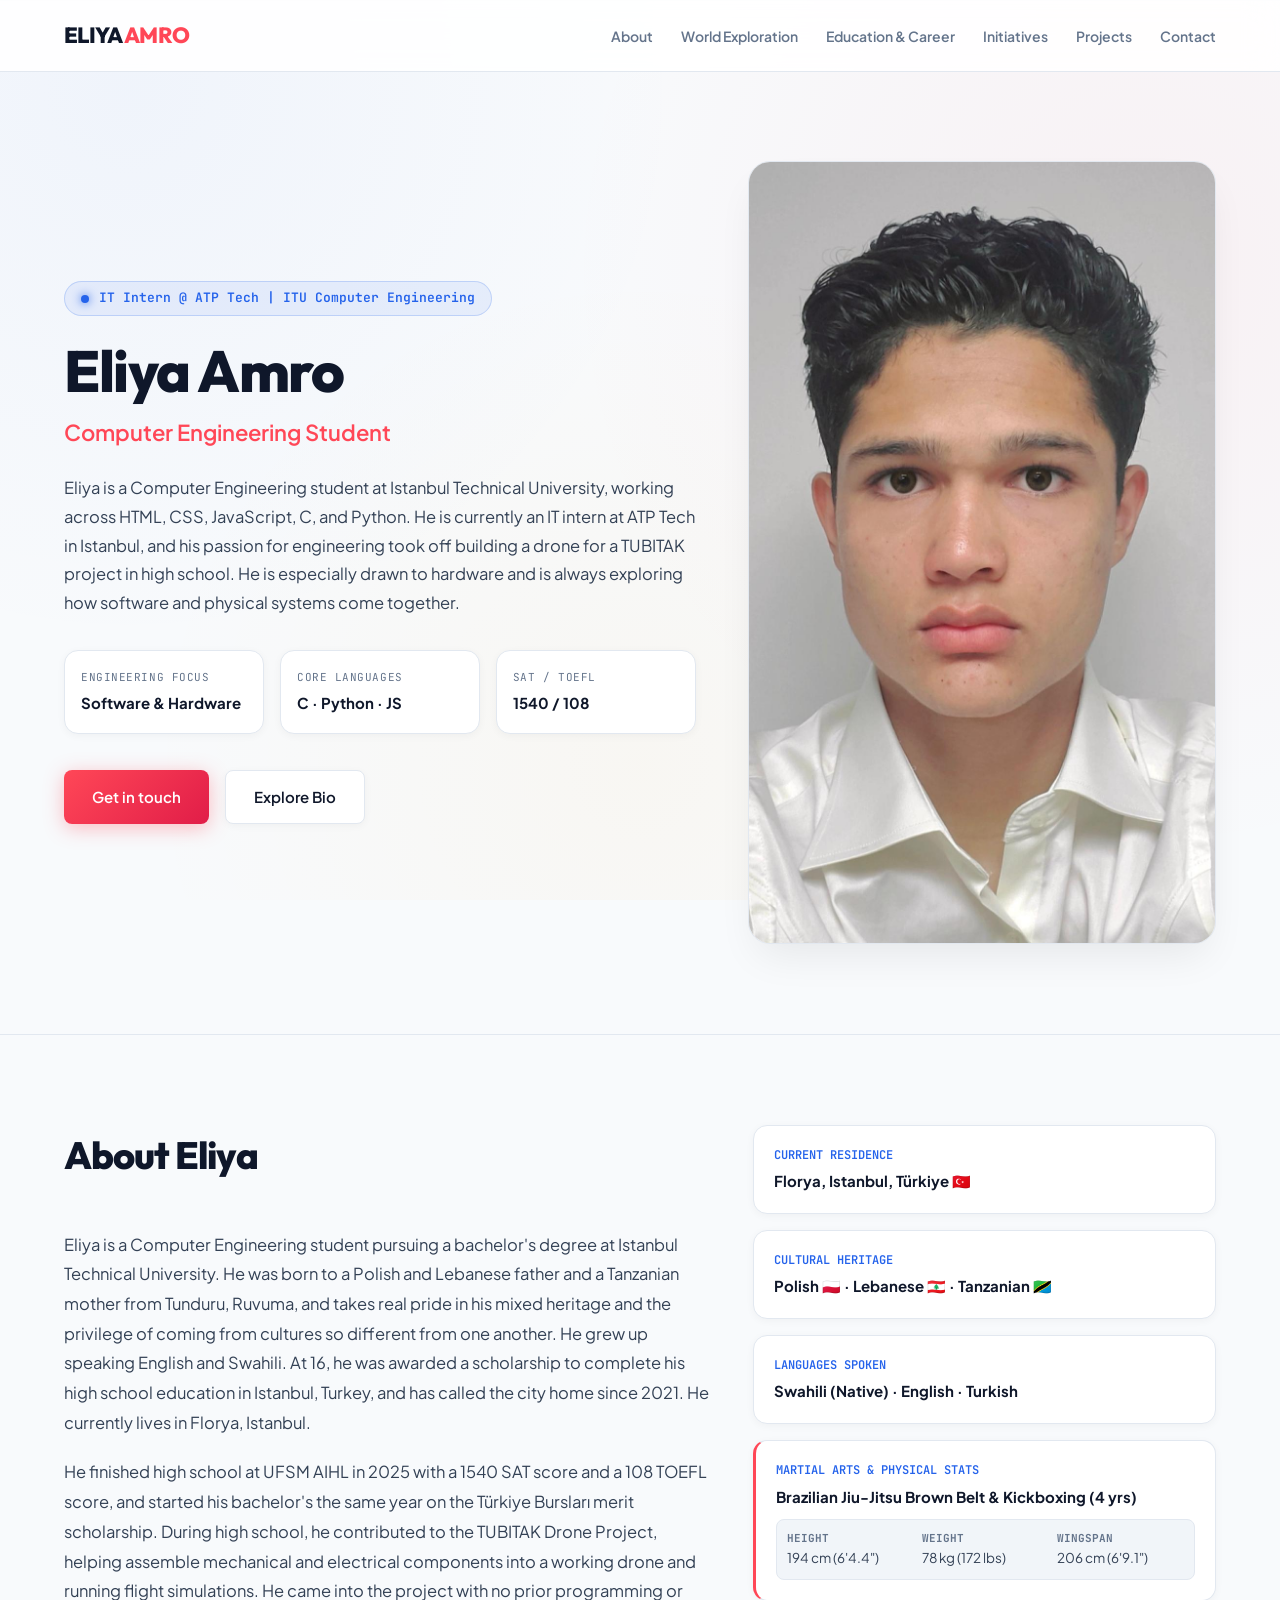
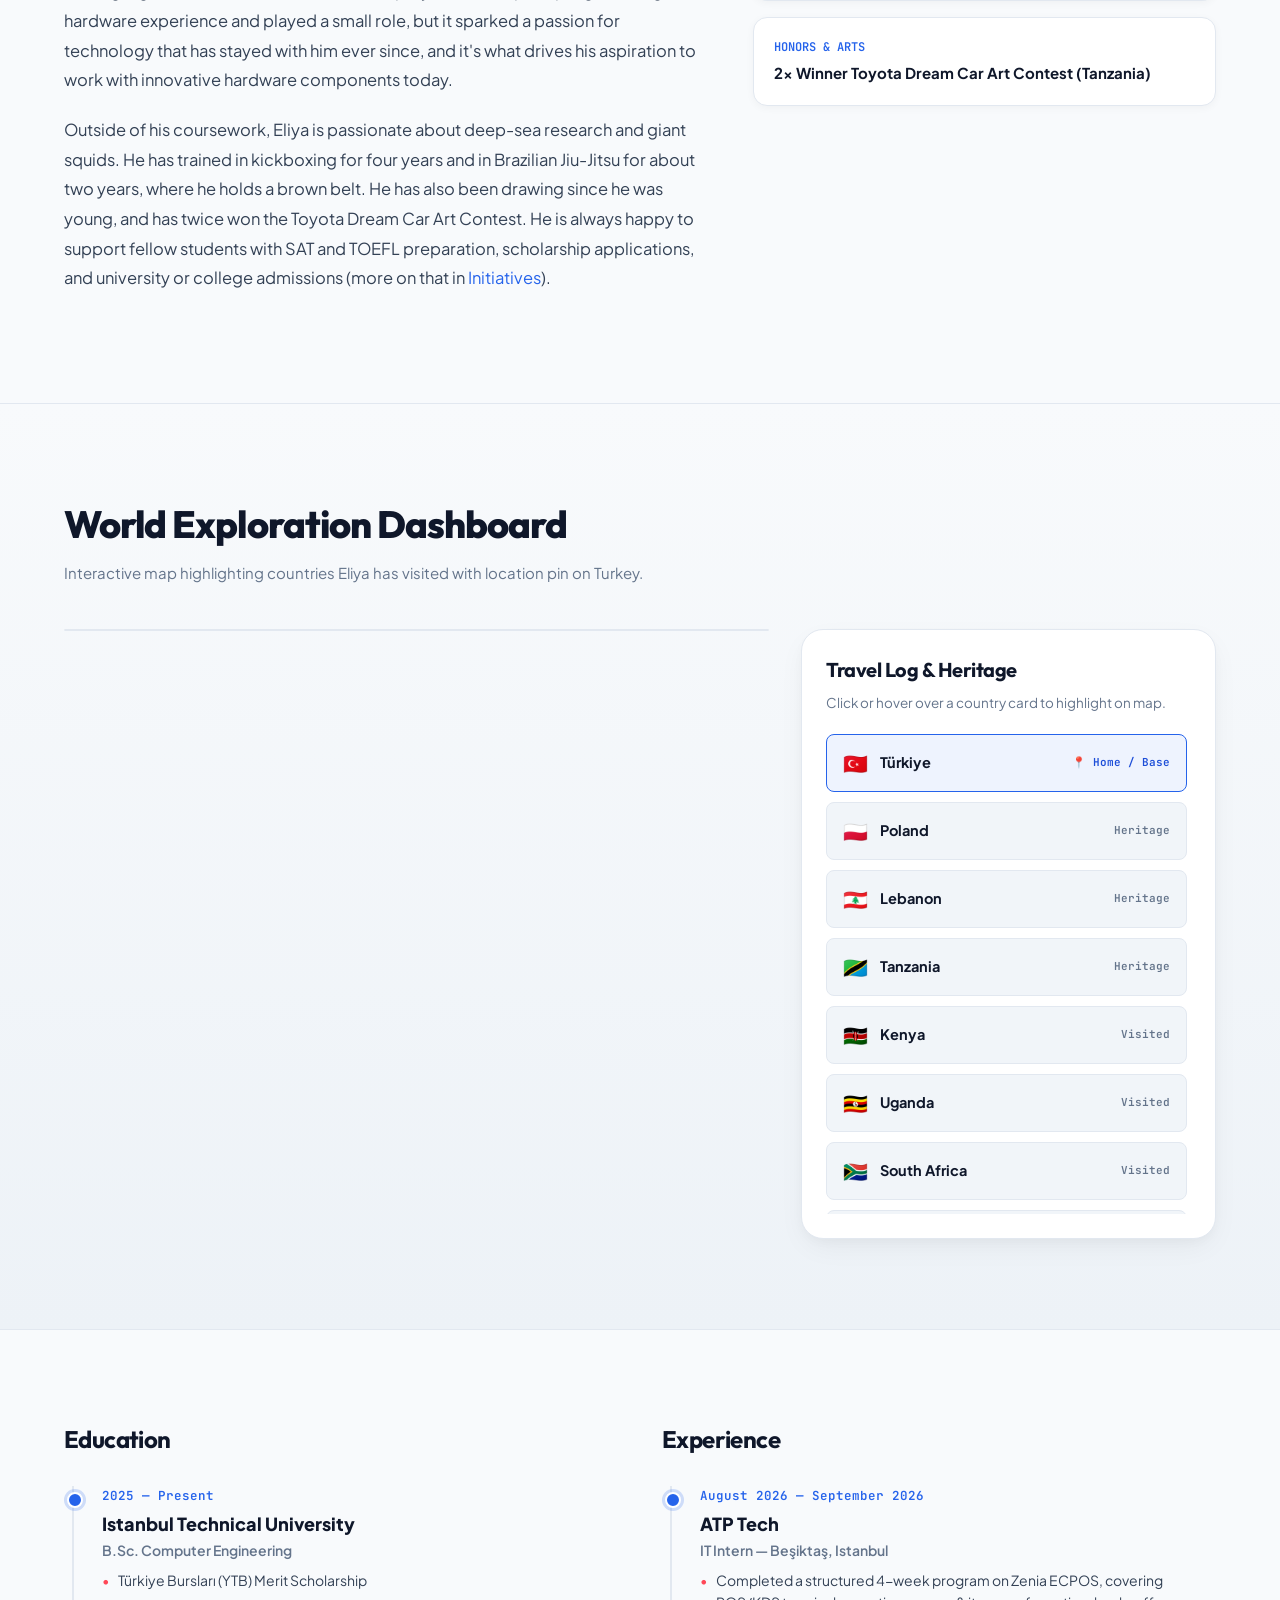
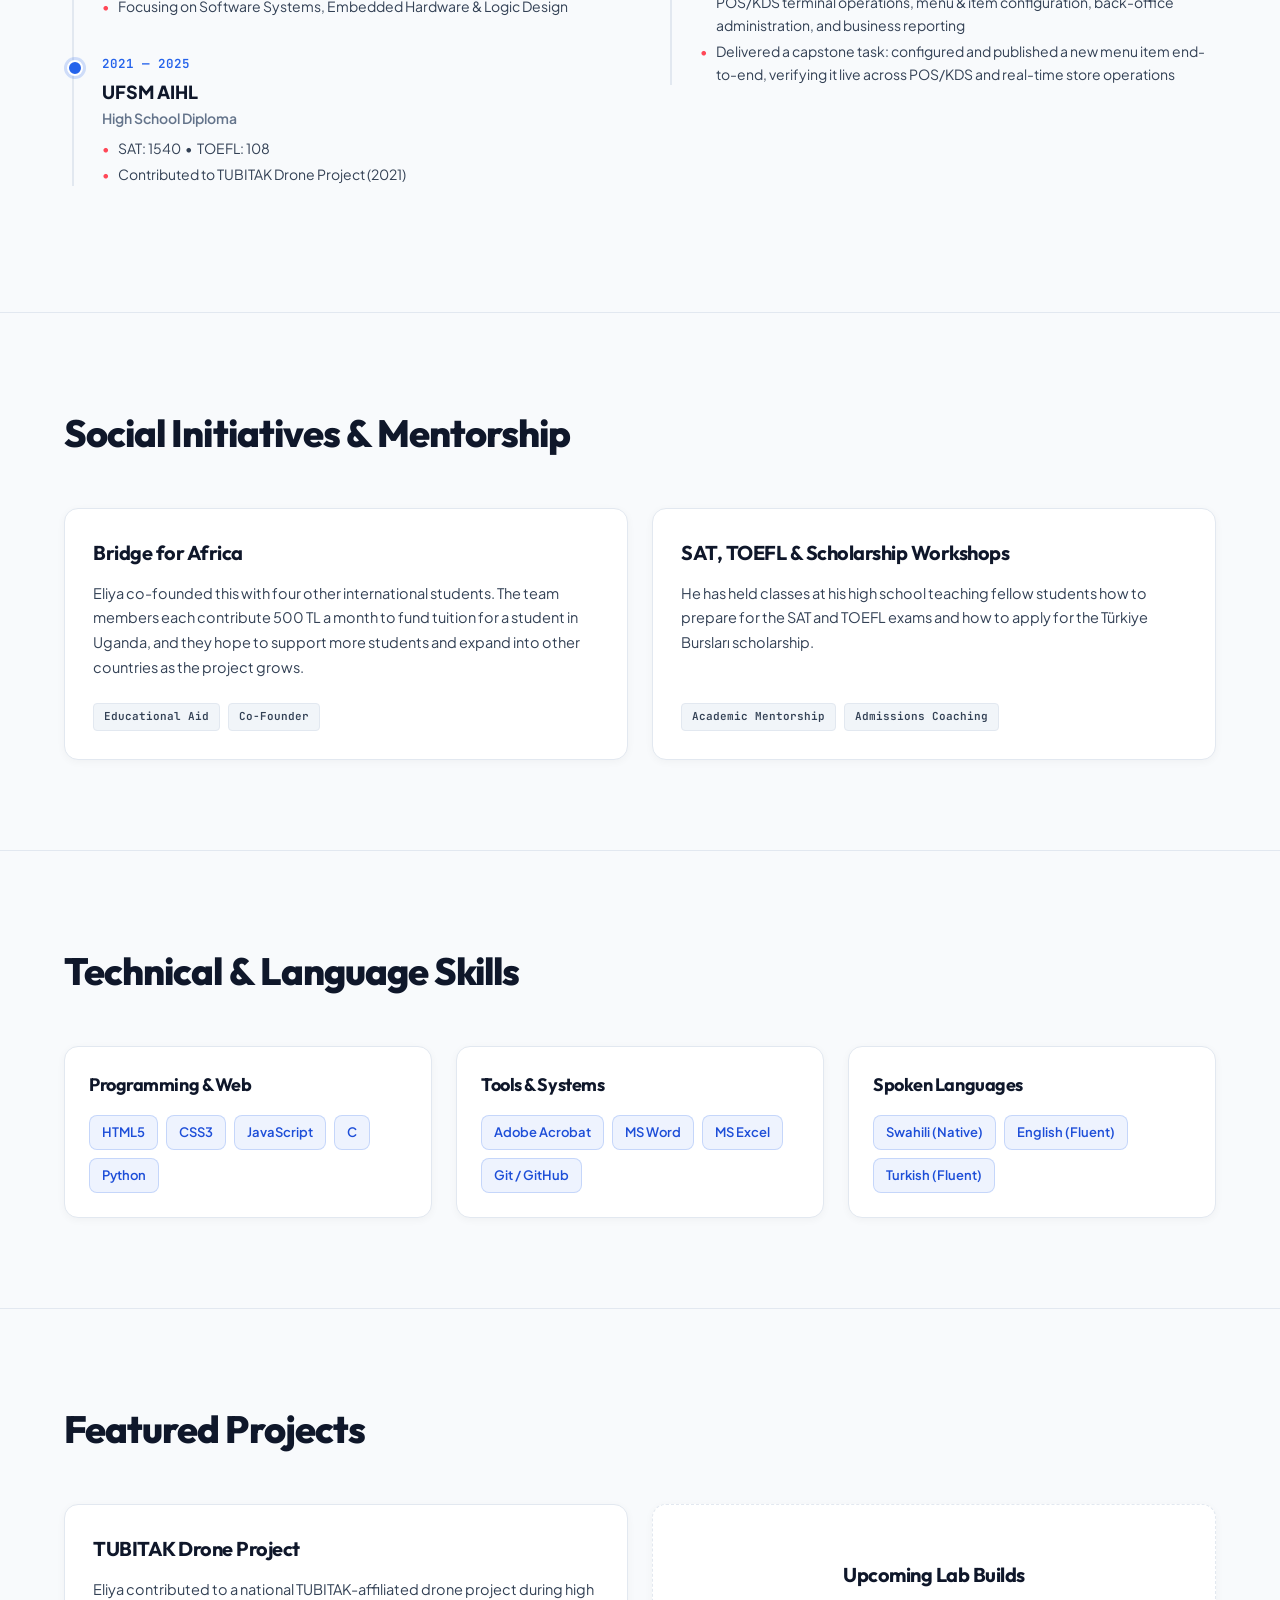
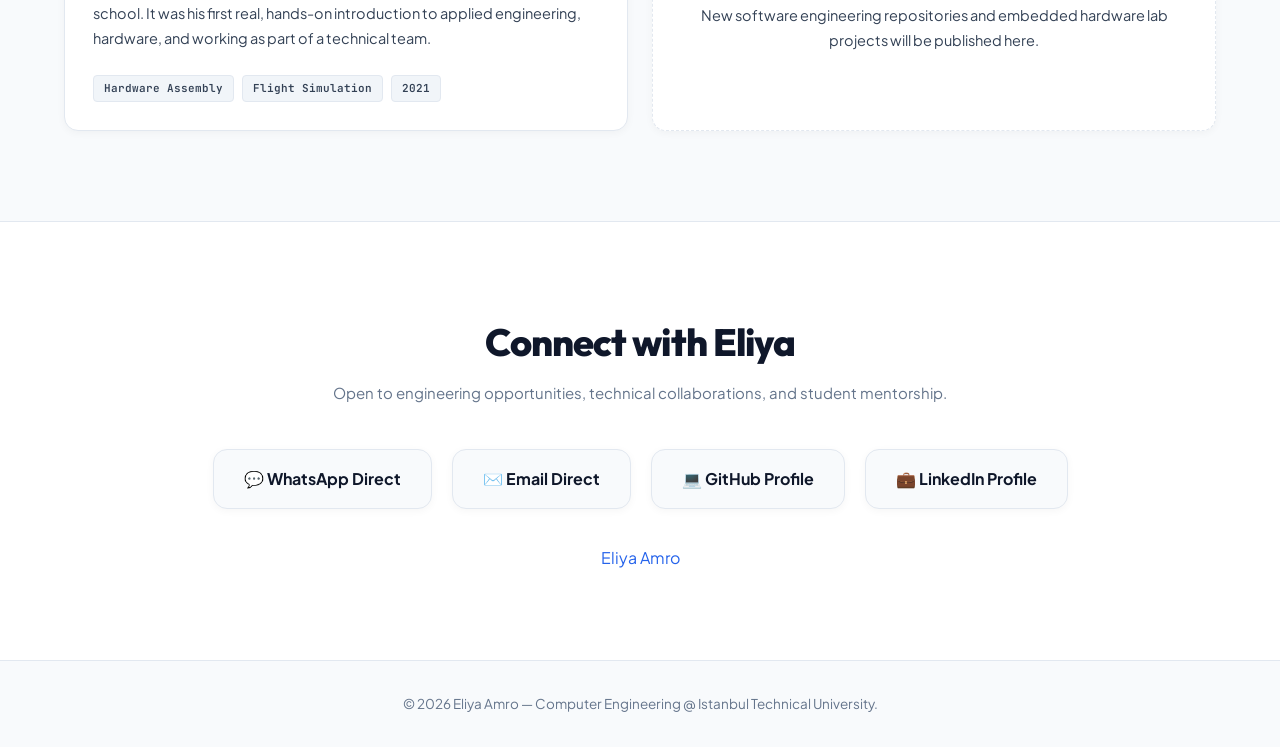
==== index.html @ 2412ba58 "Update ATP Tech internship dates and description Co-Authored-By: Claude Sonnet 5 <noreply@anthropic." ====
<!DOCTYPE html>
<html lang="en">
<head>
<meta charset="UTF-8">
<meta name="viewport" content="width=device-width, initial-scale=1.0">
<title>Eliya Amro | Computer Engineering Student</title>
<meta name="description" content="Official portfolio of Eliya Amro, Computer Engineering student at Istanbul Technical University. Projects, background, technical skills, and interactive world map.">
<meta name="author" content="Eliya Amro">
<link rel="canonical" href="https://eliyaamro.com/">
<meta property="og:title" content="Eliya Amro | Computer Engineering Student">
<meta property="og:description" content="Official portfolio of Eliya Amro, Computer Engineering student at Istanbul Technical University.">
<meta property="og:type" content="website">
<meta property="og:url" content="https://eliyaamro.com/">

<!-- Google Fonts -->
<link rel="preconnect" href="https://fonts.googleapis.com">
<link rel="preconnect" href="https://fonts.gstatic.com" crossorigin>
<link href="https://fonts.googleapis.com/css2?family=Outfit:wght@400;500;600;700;800&family=Plus+Jakarta+Sans:wght@400;500;600;700&family=JetBrains+Mono:wght@400;500;600&display=swap" rel="stylesheet">

<style>
  :root {
    --bg-page: #F8FAFC;
    --bg-card: #FFFFFF;
    --bg-card-alt: #F1F5F9;
    --border-color: #E2E8F0;
    --border-hover: #CBD5E1;
    --primary-blue: #2563EB;
    --primary-blue-dark: #1D4ED8;
    --accent-coral: #FF4757;
    --accent-coral-hover: #FF6B81;
    --accent-gold: #F59E0B;
    --accent-emerald: #10B981;
    --text-dark: #0F172A;
    --text-main: #334155;
    --text-muted: #64748B;
    --text-light: #94A3B8;
    --radius-sm: 8px;
    --radius-md: 14px;
    --radius-lg: 22px;
    --shadow-sm: 0 2px 8px rgba(0, 0, 0, 0.04);
    --shadow-md: 0 10px 30px -5px rgba(0, 0, 0, 0.06), 0 4px 12px -2px rgba(0, 0, 0, 0.03);
    --shadow-lg: 0 20px 40px -10px rgba(0, 0, 0, 0.08);
  }

  * {
    margin: 0;
    padding: 0;
    box-sizing: border-box;
  }

  html {
    scroll-behavior: smooth;
    font-size: 16px;
  }

  body {
    background-color: var(--bg-page);
    background-image: 
      radial-gradient(circle at 10% 10%, rgba(37, 99, 235, 0.04) 0%, transparent 40%),
      radial-gradient(circle at 90% 30%, rgba(255, 71, 87, 0.05) 0%, transparent 45%),
      radial-gradient(circle at 50% 85%, rgba(245, 158, 11, 0.04) 0%, transparent 50%);
    background-attachment: fixed;
    color: var(--text-main);
    font-family: 'Plus Jakarta Sans', sans-serif;
    line-height: 1.6;
    -webkit-font-smoothing: antialiased;
    overflow-x: hidden;
  }

  h1, h2, h3, h4 {
    font-family: 'Outfit', sans-serif;
    color: var(--text-dark);
    letter-spacing: -0.025em;
  }

  a {
    color: var(--primary-blue);
    text-decoration: none;
    transition: all 0.2s ease;
  }
  a:hover {
    color: var(--primary-blue-dark);
  }

  .container {
    max-width: 1200px;
    margin: 0 auto;
    padding: 0 24px;
  }

  /* Fixed Header */
  header.nav-header {
    position: fixed;
    top: 0;
    left: 0;
    right: 0;
    z-index: 100;
    background: rgba(255, 255, 255, 0.88);
    backdrop-filter: blur(16px);
    -webkit-backdrop-filter: blur(16px);
    border-bottom: 1px solid var(--border-color);
    padding: 18px 0;
    transition: all 0.3s ease;
  }

  .nav-flex {
    display: flex;
    justify-content: space-between;
    align-items: center;
  }

  .brand-logo {
    font-family: 'Outfit', sans-serif;
    font-size: 22px;
    font-weight: 800;
    color: var(--text-dark);
    letter-spacing: -0.03em;
  }

  .brand-logo span {
    color: var(--accent-coral);
  }

  .nav-links {
    display: flex;
    gap: 28px;
    list-style: none;
  }

  .nav-links a {
    font-size: 14px;
    font-weight: 600;
    color: var(--text-muted);
  }

  .nav-links a:hover {
    color: var(--primary-blue);
  }

  /* Hero Section */
  section.hero {
    padding: 160px 0 90px 0;
  }

  .hero-grid {
    display: grid;
    grid-template-columns: 1.35fr 1fr;
    gap: 52px;
    align-items: center;
  }

  .status-badge {
    display: inline-flex;
    align-items: center;
    gap: 10px;
    background: rgba(37, 99, 235, 0.08);
    border: 1px solid rgba(37, 99, 235, 0.2);
    padding: 6px 16px;
    border-radius: 99px;
    font-size: 13px;
    font-family: 'JetBrains Mono', monospace;
    font-weight: 600;
    color: var(--primary-blue);
    margin-bottom: 24px;
  }

  .status-beacon {
    width: 8px;
    height: 8px;
    background-color: var(--primary-blue);
    border-radius: 50%;
    box-shadow: 0 0 10px var(--primary-blue);
    animation: pulseGlow 2s infinite;
  }

  @keyframes pulseGlow {
    0% { transform: scale(0.95); box-shadow: 0 0 0 0 rgba(37, 99, 235, 0.6); }
    70% { transform: scale(1.15); box-shadow: 0 0 0 10px rgba(37, 99, 235, 0); }
    100% { transform: scale(0.95); box-shadow: 0 0 0 0 rgba(37, 99, 235, 0); }
  }

  .hero h1.name {
    font-size: 58px;
    font-weight: 800;
    line-height: 1.08;
    margin-bottom: 12px;
    color: var(--text-dark);
  }

  .hero .role-title {
    font-size: 22px;
    font-weight: 600;
    color: var(--accent-coral);
    margin-bottom: 24px;
  }

  .hero p.bio-lede {
    font-size: 16.5px;
    color: var(--text-main);
    line-height: 1.75;
    margin-bottom: 32px;
  }

  .hero-stats {
    display: grid;
    grid-template-columns: repeat(3, 1fr);
    gap: 16px;
    margin-bottom: 36px;
  }

  .stat-card {
    background: var(--bg-card);
    border: 1px solid var(--border-color);
    padding: 18px 16px;
    border-radius: var(--radius-md);
    box-shadow: var(--shadow-sm);
    transition: transform 0.2s ease, box-shadow 0.2s ease;
  }

  .stat-card:hover {
    transform: translateY(-2px);
    box-shadow: var(--shadow-md);
  }

  .stat-label {
    font-size: 11px;
    font-family: 'JetBrains Mono', monospace;
    color: var(--text-muted);
    text-transform: uppercase;
    letter-spacing: 0.05em;
    margin-bottom: 4px;
  }

  .stat-value {
    font-size: 15px;
    font-weight: 700;
    color: var(--text-dark);
  }

  .hero-actions {
    display: flex;
    gap: 16px;
  }

  .btn {
    display: inline-flex;
    align-items: center;
    justify-content: center;
    padding: 14px 28px;
    border-radius: var(--radius-sm);
    font-weight: 600;
    font-size: 15px;
    cursor: pointer;
    transition: all 0.2s ease;
  }

  .btn-primary {
    background: linear-gradient(135deg, var(--accent-coral) 0%, #E11D48 100%);
    color: #FFFFFF;
    border: none;
    box-shadow: 0 4px 20px rgba(255, 71, 87, 0.35);
  }

  .btn-primary:hover {
    transform: translateY(-2px);
    box-shadow: 0 6px 25px rgba(255, 71, 87, 0.5);
    color: #FFFFFF;
  }

  .btn-secondary {
    background: var(--bg-card);
    color: var(--text-dark);
    border: 1px solid var(--border-color);
    box-shadow: var(--shadow-sm);
  }

  .btn-secondary:hover {
    background: var(--bg-card-alt);
    border-color: var(--border-hover);
    transform: translateY(-2px);
    color: var(--text-dark);
  }

  .portrait-card {
    position: relative;
    border-radius: var(--radius-lg);
    overflow: hidden;
    background: var(--bg-card);
    border: 1px solid var(--border-color);
    box-shadow: var(--shadow-lg);
  }

  .portrait-card img {
    width: 100%;
    height: auto;
    display: block;
  }

  /* Section Styling */
  section {
    padding: 90px 0;
    border-top: 1px solid var(--border-color);
  }

  .section-head {
    margin-bottom: 44px;
  }

  .section-title {
    font-size: 38px;
    font-weight: 800;
    color: var(--text-dark);
  }

  /* About Section */
  .about-grid {
    display: grid;
    grid-template-columns: 1.4fr 1fr;
    gap: 40px;
  }

  .about-body p {
    font-size: 16.5px;
    color: var(--text-main);
    line-height: 1.8;
    margin-bottom: 20px;
  }

  .fact-list {
    display: flex;
    flex-direction: column;
    gap: 16px;
  }

  .fact-card {
    background: var(--bg-card);
    border: 1px solid var(--border-color);
    border-radius: var(--radius-md);
    padding: 20px;
    box-shadow: var(--shadow-sm);
  }

  .fact-card .label {
    font-size: 12px;
    font-family: 'JetBrains Mono', monospace;
    color: var(--primary-blue);
    text-transform: uppercase;
    margin-bottom: 4px;
    font-weight: 600;
  }

  .fact-card .val {
    font-size: 15px;
    font-weight: 700;
    color: var(--text-dark);
  }

  /* World Exploration Dashboard Section */
  section.world-section {
    background: linear-gradient(180deg, #F8FAFC 0%, #EDF2F7 100%);
  }

  .map-dashboard-grid {
    display: grid;
    grid-template-columns: 1.7fr 1fr;
    gap: 32px;
    align-items: start;
  }

  .map-frame-box {
    position: relative;
    background: #F1F5F9;
    border: 1px solid var(--border-color);
    border-radius: var(--radius-lg);
    overflow: hidden;
    box-shadow: var(--shadow-md);
  }

  .map-controls {
    position: absolute;
    top: 16px;
    right: 16px;
    z-index: 10;
    display: flex;
    gap: 8px;
  }

  .map-ctrl-btn {
    background: #FFFFFF;
    border: 1px solid var(--border-color);
    color: var(--text-dark);
    width: 36px;
    height: 36px;
    border-radius: var(--radius-sm);
    display: flex;
    align-items: center;
    justify-content: center;
    cursor: pointer;
    font-weight: 700;
    font-size: 16px;
    box-shadow: var(--shadow-sm);
    transition: all 0.2s ease;
  }
  .map-ctrl-btn:hover {
    background: var(--primary-blue);
    color: #FFFFFF;
    border-color: var(--primary-blue);
  }

  .map-svg-container {
    width: 100%;
    position: relative;
  }

  .map-svg-container svg {
    width: 100%;
    height: auto;
    display: block;
  }

  .country-path {
    fill: #CBD5E1;
    stroke: #FFFFFF;
    stroke-width: 0.8;
    transition: fill 0.25s ease;
  }

  .country-path.visited {
    fill: var(--accent-coral) !important;
    cursor: pointer;
  }

  .country-path.visited:hover {
    fill: var(--accent-coral-hover) !important;
  }

  .map-popover {
    position: absolute;
    display: none;
    pointer-events: none;
    background: var(--text-dark);
    color: #FFFFFF;
    font-family: 'JetBrains Mono', monospace;
    font-size: 13px;
    padding: 6px 14px;
    border-radius: 6px;
    box-shadow: var(--shadow-md);
    z-index: 20;
  }

  /* Passport Travel Log Panel */
  .passport-panel {
    background: var(--bg-card);
    border: 1px solid var(--border-color);
    border-radius: var(--radius-lg);
    padding: 24px;
    box-shadow: var(--shadow-md);
  }

  .passport-panel h3 {
    font-size: 20px;
    margin-bottom: 6px;
  }

  .passport-panel p.sub {
    font-size: 13.5px;
    color: var(--text-muted);
    margin-bottom: 20px;
  }

  .country-cards-list {
    display: flex;
    flex-direction: column;
    gap: 10px;
    max-height: 480px;
    overflow-y: auto;
    padding-right: 4px;
  }

  .country-card-item {
    background: var(--bg-card-alt);
    border: 1px solid var(--border-color);
    border-radius: var(--radius-sm);
    padding: 12px 16px;
    display: flex;
    align-items: center;
    justify-content: space-between;
    transition: all 0.2s ease;
    cursor: pointer;
  }

  .country-card-item:hover, .country-card-item.active {
    background: rgba(255, 71, 87, 0.08);
    border-color: var(--accent-coral);
  }

  .country-card-item.turkey-item {
    background: rgba(37, 99, 235, 0.08);
    border-color: var(--primary-blue);
  }

  .country-info {
    display: flex;
    align-items: center;
    gap: 12px;
  }

  .country-flag {
    font-size: 20px;
  }

  .country-name {
    font-size: 14.5px;
    font-weight: 700;
    color: var(--text-dark);
  }

  .country-badge {
    font-family: 'JetBrains Mono', monospace;
    font-size: 11px;
    font-weight: 600;
    color: var(--text-muted);
  }

  /* Education & Experience Timelines */
  .timeline-grid {
    display: grid;
    grid-template-columns: 1fr 1fr;
    gap: 44px;
  }

  .timeline-col h3 {
    font-size: 24px;
    margin-bottom: 28px;
  }

  .timeline-wrapper {
    position: relative;
    border-left: 2px solid var(--border-color);
    padding-left: 28px;
    margin-left: 8px;
  }

  .t-node {
    position: relative;
    margin-bottom: 36px;
  }

  .t-node::before {
    content: '';
    position: absolute;
    left: -35px;
    top: 6px;
    width: 12px;
    height: 12px;
    border-radius: 50%;
    background: var(--primary-blue);
    border: 2px solid #FFFFFF;
    box-shadow: 0 0 0 3px rgba(37, 99, 235, 0.2);
  }

  .t-year {
    font-family: 'JetBrains Mono', monospace;
    font-size: 12.5px;
    font-weight: 600;
    color: var(--primary-blue);
    margin-bottom: 4px;
  }

  .t-institution {
    font-size: 18px;
    font-weight: 800;
    color: var(--text-dark);
  }

  .t-degree {
    font-size: 14px;
    color: var(--text-muted);
    font-weight: 600;
    margin-bottom: 8px;
  }

  .t-details {
    list-style: none;
    font-size: 14px;
  }

  .t-details li {
    position: relative;
    padding-left: 16px;
    margin-bottom: 4px;
    color: var(--text-main);
  }

  .t-details li::before {
    content: '•';
    position: absolute;
    left: 0;
    color: var(--accent-coral);
  }

  /* Projects & Initiatives Grid */
  .cards-grid {
    display: grid;
    grid-template-columns: repeat(auto-fit, minmax(320px, 1fr));
    gap: 24px;
  }

  .card-item {
    background: var(--bg-card);
    border: 1px solid var(--border-color);
    border-radius: var(--radius-md);
    padding: 28px;
    box-shadow: var(--shadow-sm);
    display: flex;
    flex-direction: column;
    justify-content: space-between;
    transition: transform 0.2s ease, box-shadow 0.2s ease;
  }

  .card-item:hover {
    transform: translateY(-4px);
    box-shadow: var(--shadow-md);
    border-color: var(--border-hover);
  }

  .card-item h3 {
    font-size: 20px;
    margin-bottom: 12px;
  }

  .card-item p {
    font-size: 14.5px;
    color: var(--text-main);
    line-height: 1.7;
    margin-bottom: 24px;
  }

  .tag-group {
    display: flex;
    gap: 8px;
    flex-wrap: wrap;
  }

  .tag-pill {
    font-family: 'JetBrains Mono', monospace;
    font-size: 11px;
    font-weight: 600;
    padding: 4px 10px;
    border-radius: 4px;
    background: var(--bg-card-alt);
    color: var(--text-main);
    border: 1px solid var(--border-color);
  }

  /* Technical Skills Section */
  .skills-grid {
    display: grid;
    grid-template-columns: repeat(3, 1fr);
    gap: 24px;
  }

  .skill-card {
    background: var(--bg-card);
    border: 1px solid var(--border-color);
    border-radius: var(--radius-md);
    padding: 24px;
    box-shadow: var(--shadow-sm);
  }

  .skill-card h4 {
    font-size: 18px;
    margin-bottom: 16px;
  }

  .skill-pills {
    display: flex;
    flex-wrap: wrap;
    gap: 8px;
  }

  .skill-pill {
    font-size: 13px;
    font-weight: 600;
    background: rgba(37, 99, 235, 0.08);
    color: var(--primary-blue-dark);
    border: 1px solid rgba(37, 99, 235, 0.2);
    padding: 6px 12px;
    border-radius: var(--radius-sm);
  }

  /* Contact Section */
  section.contact-section {
    text-align: center;
    background: var(--bg-card);
  }

  .contact-cards-flex {
    display: flex;
    justify-content: center;
    gap: 20px;
    flex-wrap: wrap;
    margin-top: 36px;
  }

  .contact-card-btn {
    background: var(--bg-page);
    border: 1px solid var(--border-color);
    padding: 16px 30px;
    border-radius: var(--radius-md);
    font-weight: 700;
    color: var(--text-dark);
    display: inline-flex;
    align-items: center;
    gap: 12px;
    box-shadow: var(--shadow-sm);
    transition: all 0.2s ease;
  }

  .contact-card-btn:hover {
    border-color: var(--accent-coral);
    transform: translateY(-2px);
    box-shadow: var(--shadow-md);
    color: var(--accent-coral);
  }

  footer {
    padding: 32px 0;
    text-align: center;
    font-size: 13.5px;
    color: var(--text-muted);
    border-top: 1px solid var(--border-color);
    background: var(--bg-page);
  }

  @media (max-width: 900px) {
    .hero-grid, .about-grid, .map-dashboard-grid, .timeline-grid, .skills-grid {
      grid-template-columns: 1fr;
    }
    .hero h1.name { font-size: 42px; }
    .hero-stats { grid-template-columns: 1fr; }
    .nav-links { display: none; }
  }
</style>
  <script src="https://platform.linkedin.com/badges/js/profile.js" async defer type="text/javascript"></script>
</head>
<body>

<!-- Header Navigation -->
<header class="nav-header">
  <div class="container nav-flex">
    <a href="#" class="brand-logo">
      ELIYA <span>AMRO</span>
    </a>
    <ul class="nav-links">
      <li><a href="#about">About</a></li>
      <li><a href="#map-section">World Exploration</a></li>
      <li><a href="#education">Education & Career</a></li>
      <li><a href="#initiatives">Initiatives</a></li>
      <li><a href="#projects">Projects</a></li>
      <li><a href="#contact">Contact</a></li>
    </ul>
  </div>
</header>

<!-- Hero Section -->
<section class="hero">
  <div class="container hero-grid">
    <div>
      <div class="status-badge">
        <span class="status-beacon"></span> IT Intern @ ATP Tech | ITU Computer Engineering
      </div>
      <h1 class="name">Eliya Amro</h1>
      <div class="role-title">Computer Engineering Student</div>
      <p class="bio-lede">
        Eliya is a Computer Engineering student at Istanbul Technical University, working across HTML, CSS, JavaScript, C, and Python. He is currently an IT intern at ATP Tech in Istanbul, and his passion for engineering took off building a drone for a TUBITAK project in high school. He is especially drawn to hardware and is always exploring how software and physical systems come together.
      </p>

      <div class="hero-stats">
        <div class="stat-card">
          <div class="stat-label">Engineering Focus</div>
          <div class="stat-value">Software & Hardware</div>
        </div>
        <div class="stat-card">
          <div class="stat-label">Core Languages</div>
          <div class="stat-value">C · Python · JS</div>
        </div>
        <div class="stat-card">
          <div class="stat-label">SAT / TOEFL</div>
          <div class="stat-value">1540 / 108</div>
        </div>
      </div>

      <div class="hero-actions">
        <a class="btn btn-primary" href="https://wa.me/905316755800" target="_blank" rel="noopener">Get in touch</a>
        <a class="btn btn-secondary" href="#about">Explore Bio</a>
      </div>
    </div>

    <div class="portrait-card">
      <img src="[data-uri]" alt="Eliya Amro Portfolio Profile Photo">
    </div>
  </div>
</section>

<!-- About Section -->
<section id="about">
  <div class="container about-grid">
    <div class="about-body">
      <div class="section-head">
        <h2 class="section-title">About Eliya</h2>
      </div>
      <p>
        Eliya is a Computer Engineering student pursuing a bachelor's degree at Istanbul Technical University. He was born to a Polish and Lebanese father and a Tanzanian mother from Tunduru, Ruvuma, and takes real pride in his mixed heritage and the privilege of coming from cultures so different from one another. He grew up speaking English and Swahili. At 16, he was awarded a scholarship to complete his high school education in Istanbul, Turkey, and has called the city home since 2021. He currently lives in Florya, Istanbul.
      </p>
      <p>
        He finished high school at UFSM AIHL in 2025 with a 1540 SAT score and a 108 TOEFL score, and started his bachelor's the same year on the Türkiye Bursları merit scholarship. During high school, he contributed to the TUBITAK Drone Project, helping assemble mechanical and electrical components into a working drone and running flight simulations. He came into the project with no prior programming or hardware experience and played a small role, but it sparked a passion for technology that has stayed with him ever since, and it's what drives his aspiration to work with innovative hardware components today.
      </p>
      <p>
        Outside of his coursework, Eliya is passionate about deep-sea research and giant squids. He has trained in kickboxing for four years and in Brazilian Jiu-Jitsu for about two years, where he holds a brown belt. He has also been drawing since he was young, and has twice won the Toyota Dream Car Art Contest. He is always happy to support fellow students with SAT and TOEFL preparation, scholarship applications, and university or college admissions (more on that in <a href="#initiatives">Initiatives</a>).
      </p>
    </div>

    <div class="fact-list">
      <div class="fact-card">
        <div class="label">Current Residence</div>
        <div class="val">Florya, Istanbul, Türkiye 🇹🇷</div>
      </div>
      <div class="fact-card">
        <div class="label">Cultural Heritage</div>
        <div class="val">Polish 🇵🇱 · Lebanese 🇱🇧 · Tanzanian 🇹🇿</div>
      </div>
      <div class="fact-card">
        <div class="label">Languages Spoken</div>
        <div class="val">Swahili (Native) · English · Turkish</div>
      </div>
      <div class="fact-card" style="border-left: 3px solid var(--accent-coral);">
        <div class="label">Martial Arts & Physical Stats</div>
        <div class="val">Brazilian Jiu-Jitsu Brown Belt & Kickboxing (4 yrs)</div>
        <div style="margin-top: 10px; font-size: 13.5px; color: var(--text-main); display: grid; grid-template-columns: repeat(3, 1fr); gap: 8px; background: var(--bg-card-alt); padding: 10px; border-radius: var(--radius-sm); border: 1px solid var(--border-color);">
          <div><strong style="color: var(--text-dark); font-family: 'JetBrains Mono', monospace; display: block; font-size: 11px; text-transform: uppercase; color: var(--text-muted);">Height</strong>194 cm (6'4.4")</div>
          <div><strong style="color: var(--text-dark); font-family: 'JetBrains Mono', monospace; display: block; font-size: 11px; text-transform: uppercase; color: var(--text-muted);">Weight</strong>78 kg (172 lbs)</div>
          <div><strong style="color: var(--text-dark); font-family: 'JetBrains Mono', monospace; display: block; font-size: 11px; text-transform: uppercase; color: var(--text-muted);">Wingspan</strong>206 cm (6'9.1")</div>
        </div>
      </div>
      <div class="fact-card">
        <div class="label">Honors & Arts</div>
        <div class="val">2x Winner Toyota Dream Car Art Contest (Tanzania)</div>
      </div>
    </div>
  </div>
</section>

<!-- World Exploration Dashboard Section -->
<section id="map-section" class="world-section">
  <div class="container">
    <div class="section-head">
      <h2 class="section-title">World Exploration Dashboard</h2>
      <p style="color: var(--text-muted); font-size: 15px; margin-top: 6px;">
        Interactive map highlighting countries Eliya has visited with location pin on Turkey.
      </p>
    </div>

    <div class="map-dashboard-grid">
      
      <!-- Interactive D3 Vector Map -->
      <div class="map-frame-box">
        <div class="map-controls">
          <button class="map-ctrl-btn" id="zoom-in" title="Zoom In">+</button>
          <button class="map-ctrl-btn" id="zoom-out" title="Zoom Out">−</button>
          <button class="map-ctrl-btn" id="zoom-reset" title="Reset View">↺</button>
        </div>
        <div class="map-svg-container" id="map-wrap">
          <div class="map-popover" id="map-popover"></div>
        </div>
      </div>

      <!-- Passport & Travel Log Sidebar -->
      <div class="passport-panel">
        <h3>Travel Log & Heritage</h3>
        <p class="sub">Click or hover over a country card to highlight on map.</p>

        <div class="country-cards-list">
          <div class="country-card-item turkey-item" data-code="TUR">
            <div class="country-info">
              <span class="country-flag">🇹🇷</span>
              <span class="country-name">Türkiye</span>
            </div>
            <span class="country-badge" style="color: var(--primary-blue-dark);">📍 Home / Base</span>
          </div>

          <div class="country-card-item" data-code="POL">
            <div class="country-info">
              <span class="country-flag">🇵🇱</span>
              <span class="country-name">Poland</span>
            </div>
            <span class="country-badge">Heritage</span>
          </div>

          <div class="country-card-item" data-code="LBN">
            <div class="country-info">
              <span class="country-flag">🇱🇧</span>
              <span class="country-name">Lebanon</span>
            </div>
            <span class="country-badge">Heritage</span>
          </div>

          <div class="country-card-item" data-code="TZA">
            <div class="country-info">
              <span class="country-flag">🇹🇿</span>
              <span class="country-name">Tanzania</span>
            </div>
            <span class="country-badge">Heritage</span>
          </div>

          <div class="country-card-item" data-code="KEN">
            <div class="country-info">
              <span class="country-flag">🇰🇪</span>
              <span class="country-name">Kenya</span>
            </div>
            <span class="country-badge">Visited</span>
          </div>

          <div class="country-card-item" data-code="UGA">
            <div class="country-info">
              <span class="country-flag">🇺🇬</span>
              <span class="country-name">Uganda</span>
            </div>
            <span class="country-badge">Visited</span>
          </div>

          <div class="country-card-item" data-code="ZAF">
            <div class="country-info">
              <span class="country-flag">🇿🇦</span>
              <span class="country-name">South Africa</span>
            </div>
            <span class="country-badge">Visited</span>
          </div>

          <div class="country-card-item" data-code="MOZ">
            <div class="country-info">
              <span class="country-flag">🇲🇿</span>
              <span class="country-name">Mozambique</span>
            </div>
            <span class="country-badge">Visited</span>
          </div>

          <div class="country-card-item" data-code="LSO">
            <div class="country-info">
              <span class="country-flag">🇱🇸</span>
              <span class="country-name">Lesotho</span>
            </div>
            <span class="country-badge">Visited</span>
          </div>
        </div>
      </div>

    </div>
  </div>
</section>

<!-- Education & Career Timelines -->
<section id="education">
  <div class="container">
    <div class="timeline-grid">
      
      <div class="timeline-col">
        <h3>Education</h3>
        <div class="timeline-wrapper">
          <div class="t-node">
            <div class="t-year">2025 — Present</div>
            <div class="t-institution">Istanbul Technical University</div>
            <div class="t-degree">B.Sc. Computer Engineering</div>
            <ul class="t-details">
              <li>Türkiye Bursları (YTB) Merit Scholarship</li>
              <li>Focusing on Software Systems, Embedded Hardware & Logic Design</li>
            </ul>
          </div>

          <div class="t-node">
            <div class="t-year">2021 — 2025</div>
            <div class="t-institution">UFSM AIHL</div>
            <div class="t-degree">High School Diploma</div>
            <ul class="t-details">
              <li>SAT: 1540 &nbsp;•&nbsp; TOEFL: 108</li>
              <li>Contributed to TUBITAK Drone Project (2021)</li>
            </ul>
          </div>
        </div>
      </div>

      <div class="timeline-col">
        <h3>Experience</h3>
        <div class="timeline-wrapper">
          <div class="t-node">
            <div class="t-year">August 2026 — September 2026</div>
            <div class="t-institution">ATP Tech</div>
            <div class="t-degree">IT Intern — Beşiktaş, Istanbul</div>
            <ul class="t-details">
              <li>Completed a structured 4-week program on Zenia ECPOS, covering POS/KDS terminal operations, menu &amp; item configuration, back-office administration, and business reporting</li>
              <li>Delivered a capstone task: configured and published a new menu item end-to-end, verifying it live across POS/KDS and real-time store operations</li>
            </ul>
          </div>
        </div>
      </div>

    </div>
  </div>
</section>

<!-- Initiatives Section -->
<section id="initiatives">
  <div class="container">
    <div class="section-head">
      <h2 class="section-title">Social Initiatives & Mentorship</h2>
    </div>

    <div class="cards-grid">
      <div class="card-item">
        <div>
          <h3>Bridge for Africa</h3>
          <p>
            Eliya co-founded this with four other international students. The team members each contribute 500 TL a month to fund tuition for a student in Uganda, and they hope to support more students and expand into other countries as the project grows.
          </p>
        </div>
        <div class="tag-group">
          <span class="tag-pill">Educational Aid</span>
          <span class="tag-pill">Co-Founder</span>
        </div>
      </div>

      <div class="card-item">
        <div>
          <h3>SAT, TOEFL & Scholarship Workshops</h3>
          <p>
            He has held classes at his high school teaching fellow students how to prepare for the SAT and TOEFL exams and how to apply for the Türkiye Bursları scholarship.
          </p>
        </div>
        <div class="tag-group">
          <span class="tag-pill">Academic Mentorship</span>
          <span class="tag-pill">Admissions Coaching</span>
        </div>
      </div>
    </div>
  </div>
</section>

<!-- Technical Skills Section -->
<section id="skills">
  <div class="container">
    <div class="section-head">
      <h2 class="section-title">Technical & Language Skills</h2>
    </div>

    <div class="skills-grid">
      <div class="skill-card">
        <h4>Programming & Web</h4>
        <div class="skill-pills">
          <span class="skill-pill">HTML5</span>
          <span class="skill-pill">CSS3</span>
          <span class="skill-pill">JavaScript</span>
          <span class="skill-pill">C</span>
          <span class="skill-pill">Python</span>
        </div>
      </div>

      <div class="skill-card">
        <h4>Tools & Systems</h4>
        <div class="skill-pills">
          <span class="skill-pill">Adobe Acrobat</span>
          <span class="skill-pill">MS Word</span>
          <span class="skill-pill">MS Excel</span>
          <span class="skill-pill">Git / GitHub</span>
        </div>
      </div>

      <div class="skill-card">
        <h4>Spoken Languages</h4>
        <div class="skill-pills">
          <span class="skill-pill">Swahili (Native)</span>
          <span class="skill-pill">English (Fluent)</span>
          <span class="skill-pill">Turkish (Fluent)</span>
        </div>
      </div>
    </div>
  </div>
</section>

<!-- Featured Projects Section -->
<section id="projects">
  <div class="container">
    <div class="section-head">
      <h2 class="section-title">Featured Projects</h2>
    </div>

    <div class="cards-grid">
      <div class="card-item">
        <div>
          <h3>TUBITAK Drone Project</h3>
          <p>
            Eliya contributed to a national TUBITAK-affiliated drone project during high school. It was his first real, hands-on introduction to applied engineering, hardware, and working as part of a technical team.
          </p>
        </div>
        <div class="tag-group">
          <span class="tag-pill">Hardware Assembly</span>
          <span class="tag-pill">Flight Simulation</span>
          <span class="tag-pill">2021</span>
        </div>
      </div>

      <div class="card-item" style="border-style: dashed; text-align: center; justify-content: center; align-items: center;">
        <h3>Upcoming Lab Builds</h3>
        <p>New software engineering repositories and embedded hardware lab projects will be published here.</p>
      </div>
    </div>
  </div>
</section>

<!-- Contact Section -->
<section id="contact" class="contact-section">
  <div class="container">
    <div class="section-head">
      <h2 class="section-title">Connect with Eliya</h2>
      <p style="color: var(--text-muted); font-size: 15px; margin-top: 8px;">
        Open to engineering opportunities, technical collaborations, and student mentorship.
      </p>
    </div>

    <div class="contact-cards-flex">
      <a class="contact-card-btn" href="https://wa.me/905316755800" target="_blank" rel="noopener">
        <span>💬 WhatsApp Direct</span>
      </a>
      <a class="contact-card-btn" href="mailto:eliaamro9@gmail.com">
        <span>✉️ Email Direct</span>
      </a>
      <a class="contact-card-btn" href="https://github.com/itu-itis25-amro25" target="_blank" rel="noopener">
        <span>💻 GitHub Profile</span>
      </a>
            <a class="contact-card-btn" href="https://tr.linkedin.com/in/eliya-amro-91b619351?trk=profile-badge" target="_blank" rel="noopener">
        <span>💼 LinkedIn Profile</span>
      </a>
      <div style="width: 100%; display: flex; justify-content: center; margin-top: 16px;">
        <div class="badge-base LI-profile-badge" data-locale="en_US" data-size="medium" data-theme="light" data-type="HORIZONTAL" data-vanity="eliya-amro-91b619351" data-version="v1">
          <a class="badge-base__link LI-simple-link" href="https://tr.linkedin.com/in/eliya-amro-91b619351?trk=profile-badge">Eliya Amro</a>
        </div>
      </div>
    </div>
  </div>
</section>

<footer>
  <div class="container">
    <p>© 2026 Eliya Amro — Computer Engineering @ Istanbul Technical University.</p>
  </div>
</footer>

<!-- D3.js Vector Map Script -->
<script src="https://d3js.org/d3.v7.min.js"></script>
<script>
(function(){
  var container = document.getElementById('map-wrap');
  var popover = document.getElementById('map-popover');
  var width = container.clientWidth || 800;
  var height = Math.round(width * 0.55);

  var svg = d3.select('#map-wrap')
    .append('svg')
    .attr('viewBox', '0 0 ' + width + ' ' + height)
    .attr('preserveAspectRatio', 'xMidYMid meet');

  var g = svg.append('g');

  var visitedCodes = ['POL', 'LBN', 'TZA', 'TUR', 'KEN', 'UGA', 'ZAF', 'MOZ', 'LSO'];

  var projection = d3.geoNaturalEarth1();
  var path = d3.geoPath().projection(projection);

  // Zoom Behavior
  var zoom = d3.zoom()
    .scaleExtent([1, 8])
    .on('zoom', function(event) {
      g.attr('transform', event.transform);
    });

  svg.call(zoom);

  d3.select('#zoom-in').on('click', function() {
    svg.transition().duration(400).call(zoom.scaleBy, 1.4);
  });

  d3.select('#zoom-out').on('click', function() {
    svg.transition().duration(400).call(zoom.scaleBy, 0.7);
  });

  d3.select('#zoom-reset').on('click', function() {
    svg.transition().duration(500).call(zoom.transform, d3.zoomIdentity);
  });

  d3.json('https://raw.githubusercontent.com/johan/world.geo.json/master/countries.geo.json').then(function(world){
    projection.fitSize([width, height], world);

    var countryPaths = g.selectAll('path')
      .data(world.features)
      .enter().append('path')
      .attr('d', path)
      .attr('class', function(d){
        var isVisited = visitedCodes.indexOf(d.id) !== -1;
        return 'country-path' + (isVisited ? ' visited' : '');
      })
      .attr('data-id', function(d){ return d.id; })
      .on('mousemove', function(event, d){
        var name = (d.properties && d.properties.name) ? d.properties.name : d.id;
        var isVisited = visitedCodes.indexOf(d.id) !== -1;
        
        popover.innerHTML = '<strong>' + name + '</strong>' + (isVisited ? ' (Visited)' : '');
        popover.style.display = 'block';
        var rect = container.getBoundingClientRect();
        popover.style.left = (event.clientX - rect.left + 12) + 'px';
        popover.style.top = (event.clientY - rect.top + 12) + 'px';
      })
      .on('mouseleave', function(){
        popover.style.display = 'none';
      });

    // Turkey Pin Marker
    var turkeyFeature = world.features.find(function(f){ return f.id === 'TUR'; });
    if(turkeyFeature){
      var tc = path.centroid(turkeyFeature);
      var turkeyG = g.append('g').attr('transform', 'translate(' + tc[0] + ',' + tc[1] + ')');

      turkeyG.append('circle')
        .attr('r', 10)
        .attr('fill', 'rgba(37, 99, 235, 0.25)')
        .attr('stroke', '#2563EB')
        .attr('stroke-width', 1.5)
        .append('animate')
        .attr('attributeName', 'r')
        .attr('values', '5; 18; 5')
        .attr('dur', '2s')
        .attr('repeatCount', 'indefinite');

      var pin = turkeyG.append('g').attr('transform', 'scale(0.85) translate(0, -16)');
      pin.append('path')
        .attr('d', 'M0,0 C-5,-8 -5,-14 0,-18 C5,-14 5,-8 0,0 Z')
        .attr('fill', '#2563EB')
        .attr('stroke', '#FFFFFF')
        .attr('stroke-width', 1.5);
    }

    // Lebanon centroid dot
    var lebanonFeature = world.features.find(function(f){ return f.id === 'LBN'; });
    if(lebanonFeature){
      var lc = path.centroid(lebanonFeature);
      g.append('circle')
        .attr('cx', lc[0]).attr('cy', lc[1])
        .attr('r', 4)
        .attr('fill', '#FF4757')
        .attr('stroke', '#FFFFFF')
        .attr('stroke-width', 1)
        .style('cursor', 'pointer')
        .on('mousemove', function(event){
          popover.innerHTML = '<strong>Lebanon</strong> (Heritage)';
          popover.style.display = 'block';
          var rect = container.getBoundingClientRect();
          popover.style.left = (event.clientX - rect.left + 12) + 'px';
          popover.style.top = (event.clientY - rect.top + 12) + 'px';
        })
        .on('mouseleave', function(){
          popover.style.display = 'none';
        });
    }

    // Bi-directional hover sync between country cards & map
    var countryItems = document.querySelectorAll('.country-card-item');
    countryItems.forEach(function(item){
      var code = item.getAttribute('data-code');
      item.addEventListener('mouseenter', function(){
        countryPaths.filter(function(d){ return d.id === code; })
          .style('fill', '#FF6B81');
        item.classList.add('active');
      });

      item.addEventListener('mouseleave', function(){
        countryPaths.filter(function(d){ return d.id === code; })
          .style('fill', null);
        item.classList.remove('active');
      });
    });

  }).catch(function(err){
    container.innerHTML = '<p style="color:var(--text-muted);font-size:14px;padding:30px;text-align:center;">Interactive map could not be loaded.</p>';
  });
})();
</script>
</body>
</html>
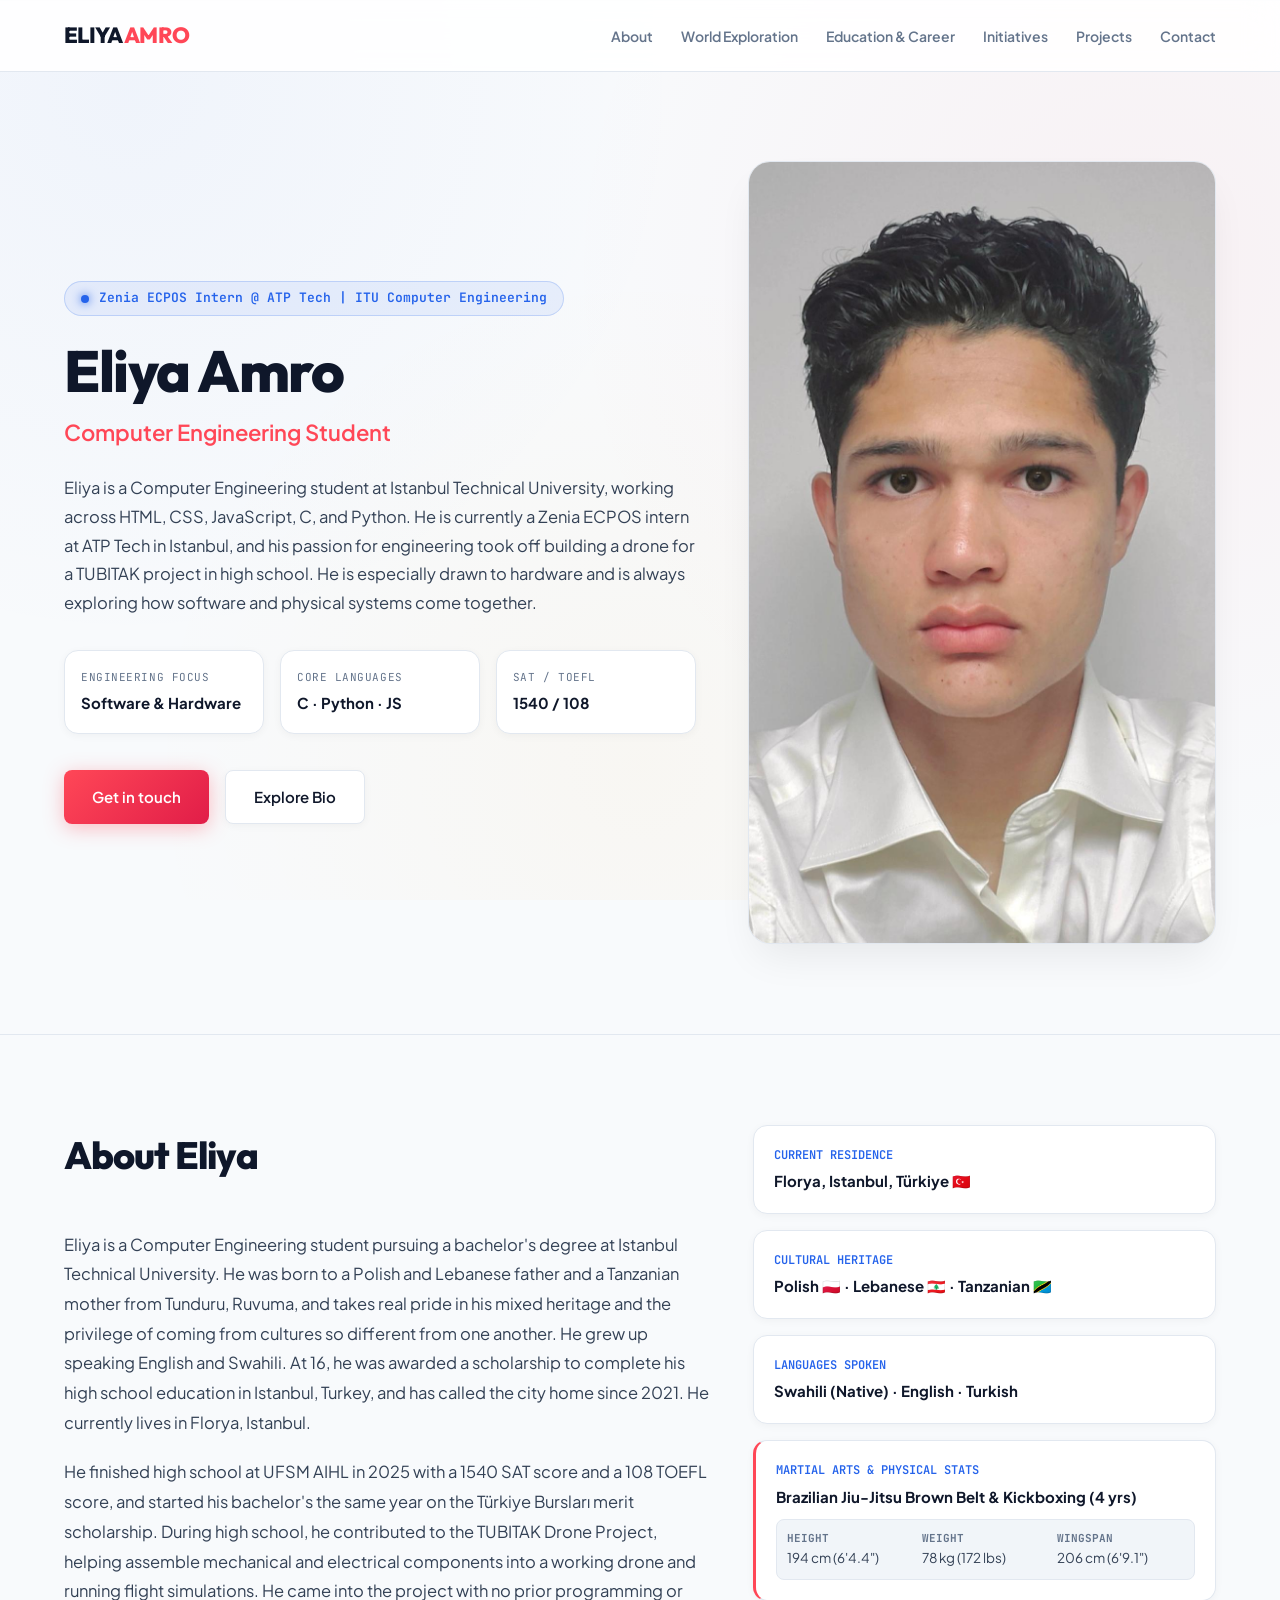
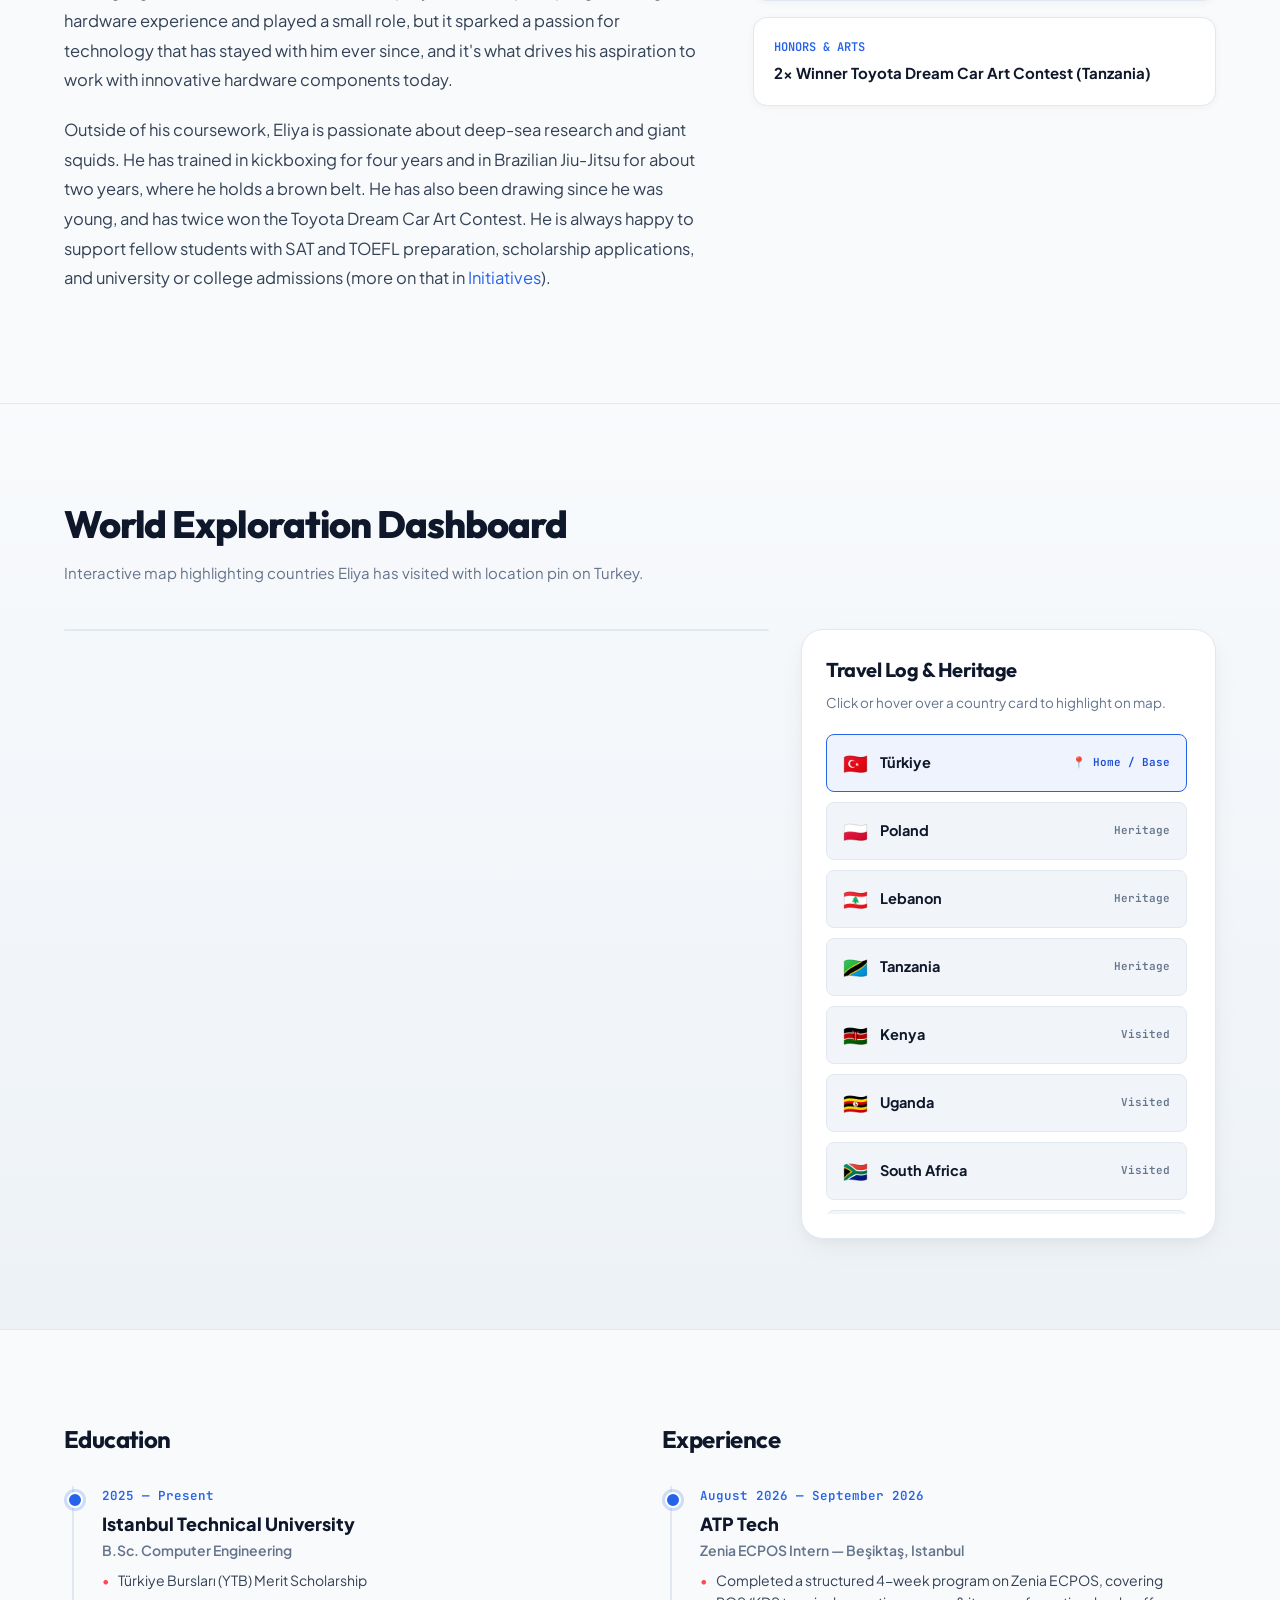
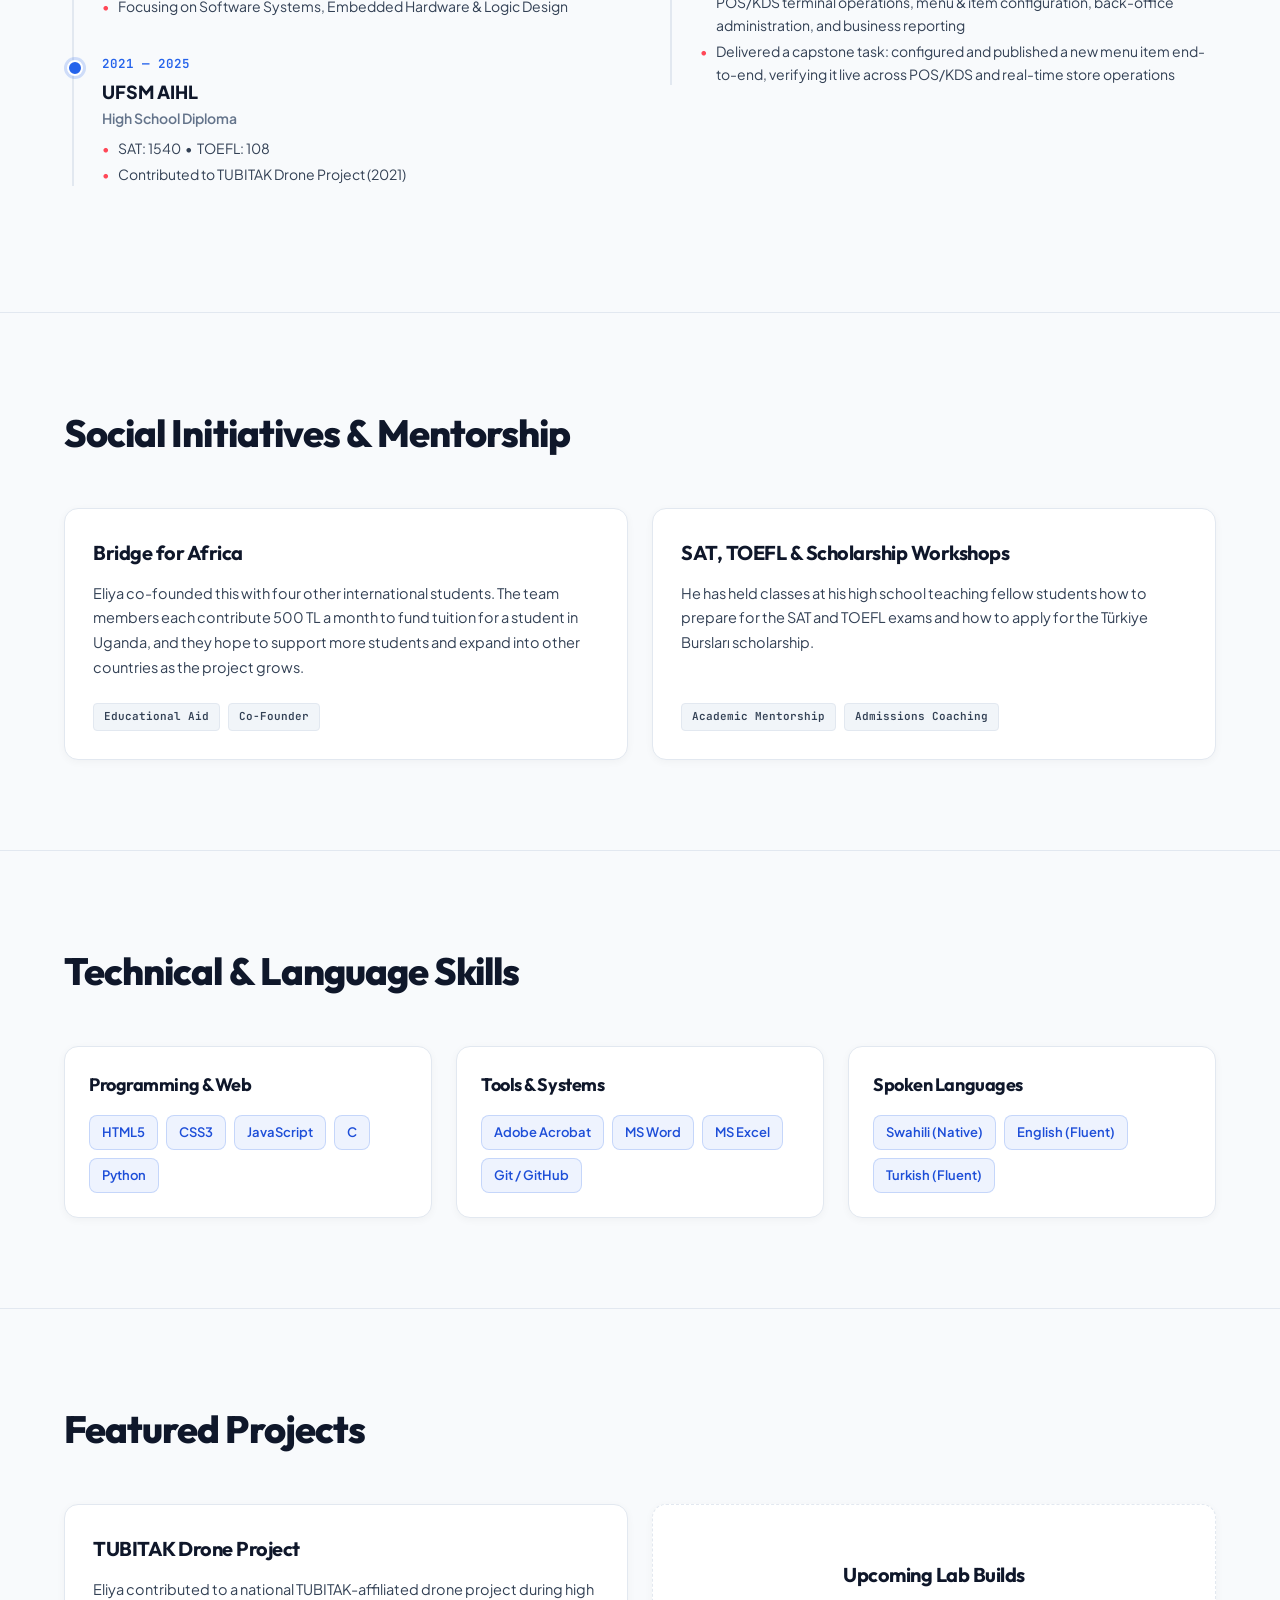
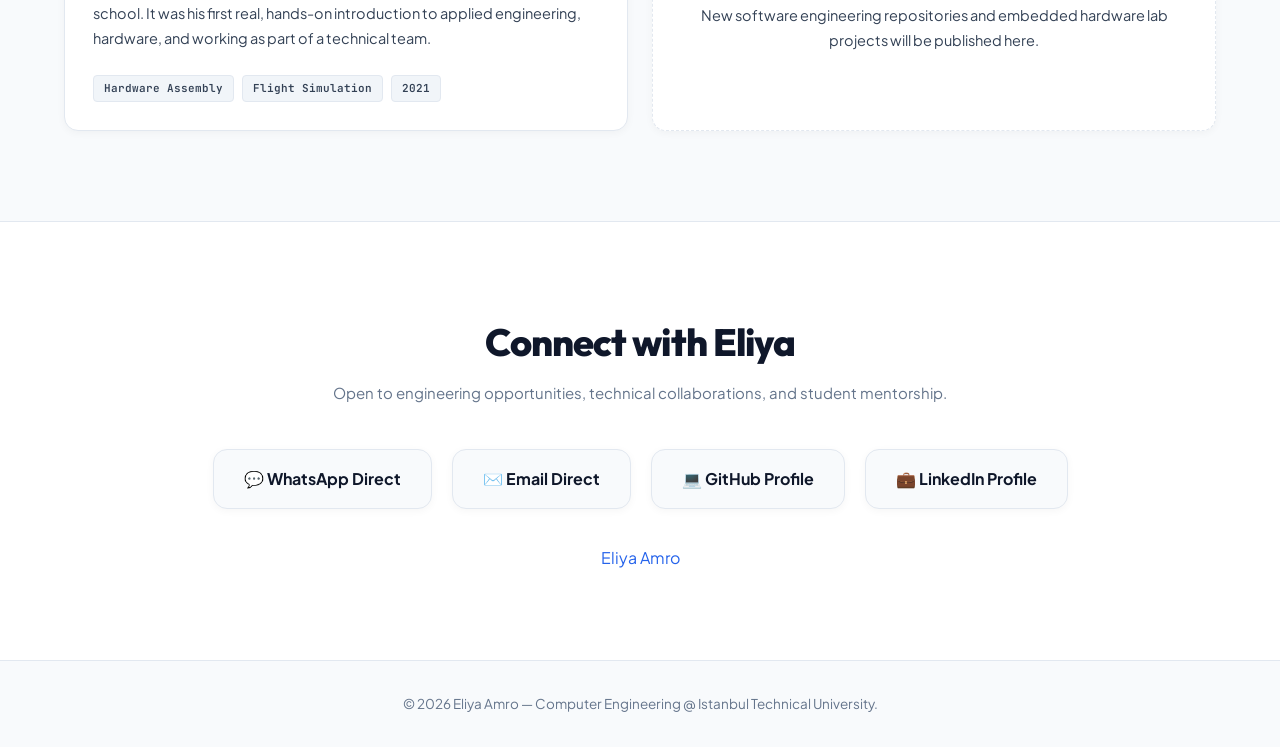
==== commit 38b33c1b: "Rename role from IT Intern to Zenia ECPOS Intern Co-Authored-By: Claude Sonnet 5 <noreply@anthropic." ====
--- a/index.html
+++ b/index.html
@@ -768,12 +768,12 @@
   <div class="container hero-grid">
     <div>
       <div class="status-badge">
-        <span class="status-beacon"></span> IT Intern @ ATP Tech | ITU Computer Engineering
+        <span class="status-beacon"></span> Zenia ECPOS Intern @ ATP Tech | ITU Computer Engineering
       </div>
       <h1 class="name">Eliya Amro</h1>
       <div class="role-title">Computer Engineering Student</div>
       <p class="bio-lede">
-        Eliya is a Computer Engineering student at Istanbul Technical University, working across HTML, CSS, JavaScript, C, and Python. He is currently an IT intern at ATP Tech in Istanbul, and his passion for engineering took off building a drone for a TUBITAK project in high school. He is especially drawn to hardware and is always exploring how software and physical systems come together.
+        Eliya is a Computer Engineering student at Istanbul Technical University, working across HTML, CSS, JavaScript, C, and Python. He is currently a Zenia ECPOS intern at ATP Tech in Istanbul, and his passion for engineering took off building a drone for a TUBITAK project in high school. He is especially drawn to hardware and is always exploring how software and physical systems come together.
       </p>
 
       <div class="hero-stats">
@@ -995,7 +995,7 @@
           <div class="t-node">
             <div class="t-year">August 2026 — September 2026</div>
             <div class="t-institution">ATP Tech</div>
-            <div class="t-degree">IT Intern — Beşiktaş, Istanbul</div>
+            <div class="t-degree">Zenia ECPOS Intern — Beşiktaş, Istanbul</div>
             <ul class="t-details">
               <li>Completed a structured 4-week program on Zenia ECPOS, covering POS/KDS terminal operations, menu &amp; item configuration, back-office administration, and business reporting</li>
               <li>Delivered a capstone task: configured and published a new menu item end-to-end, verifying it live across POS/KDS and real-time store operations</li>
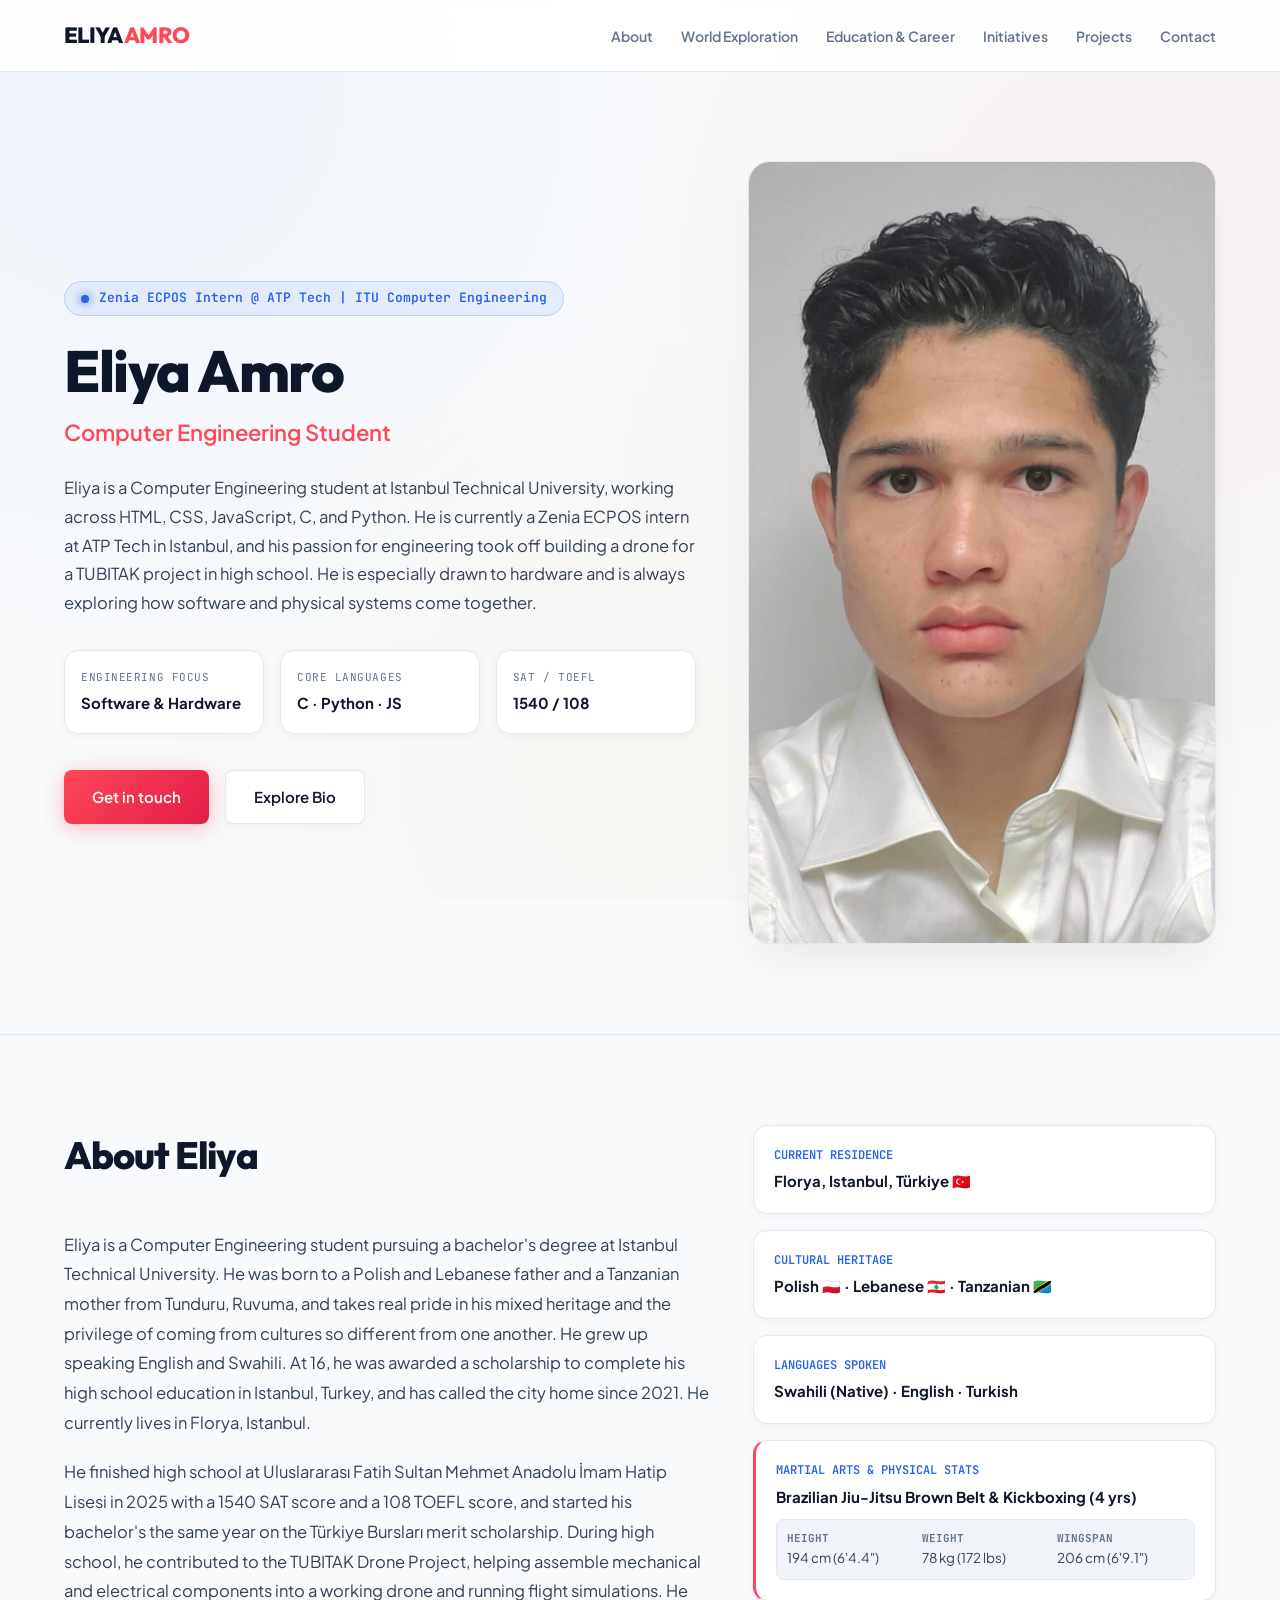
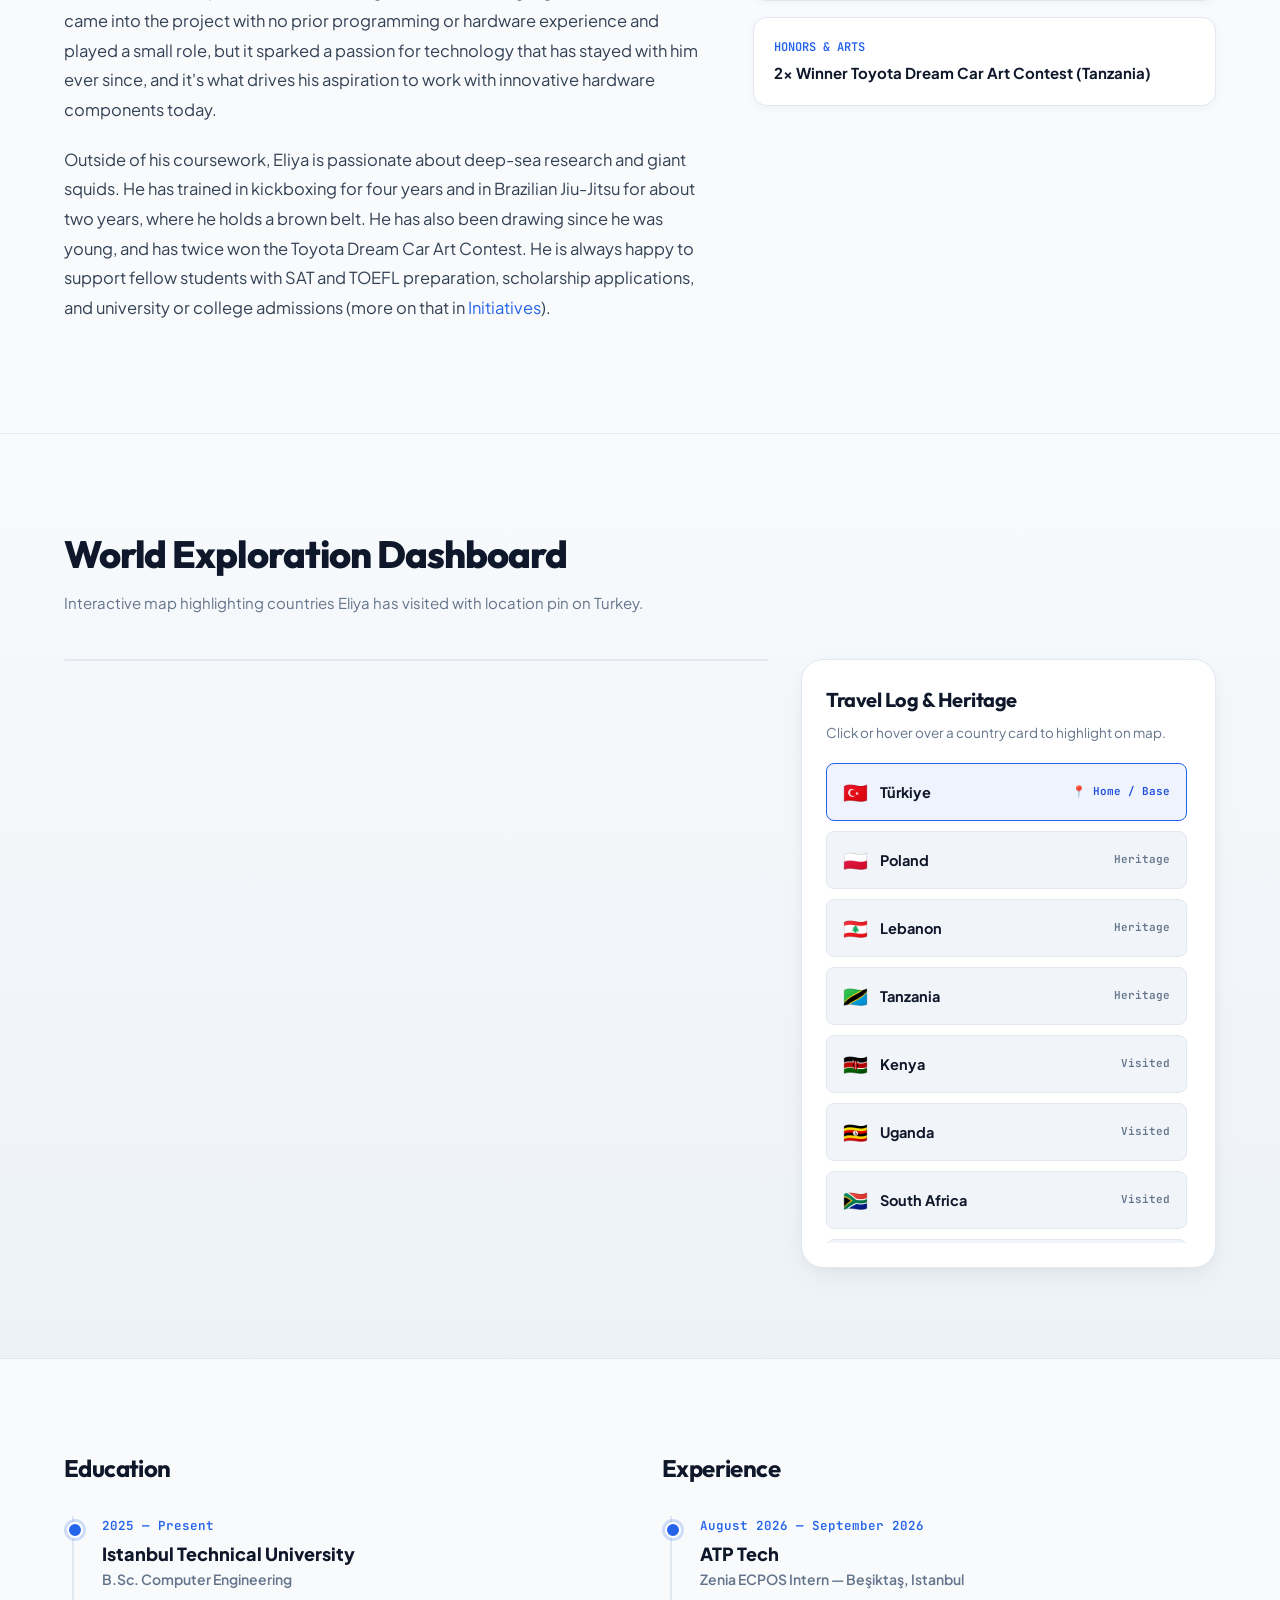
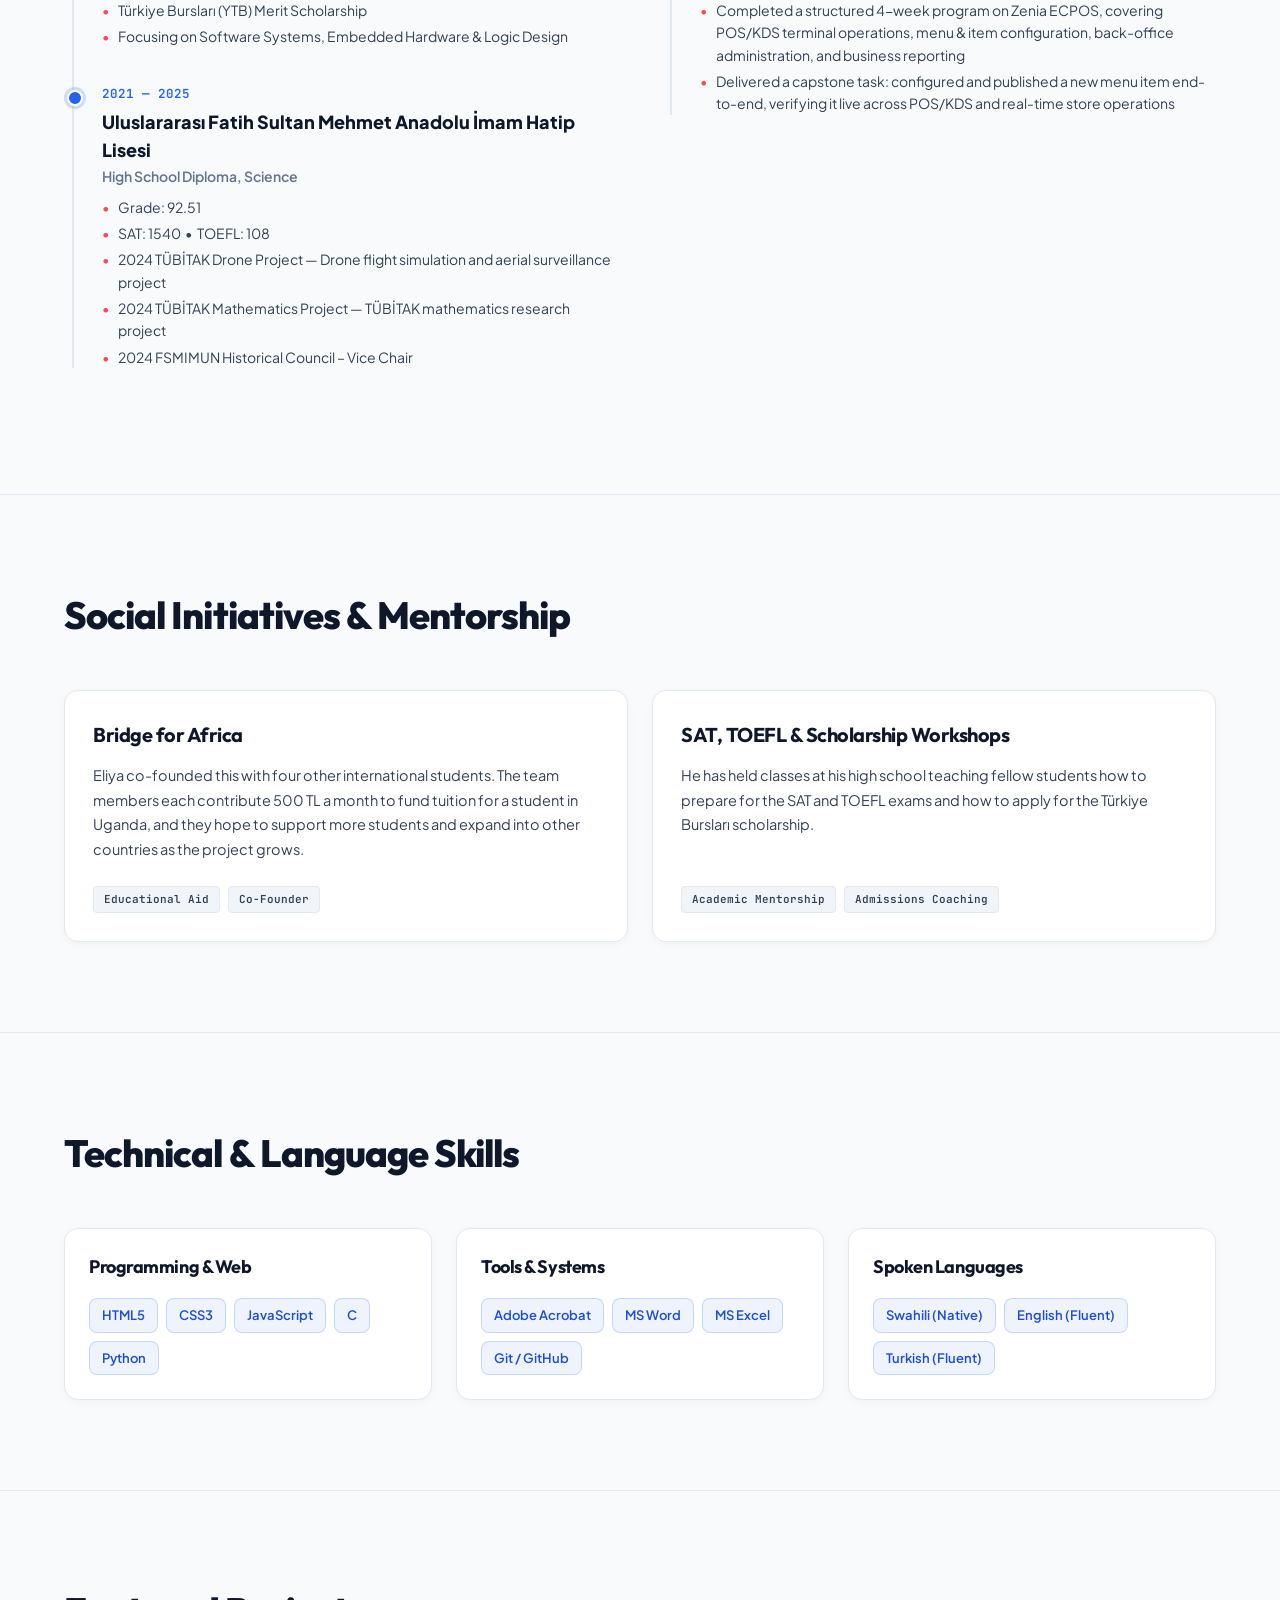
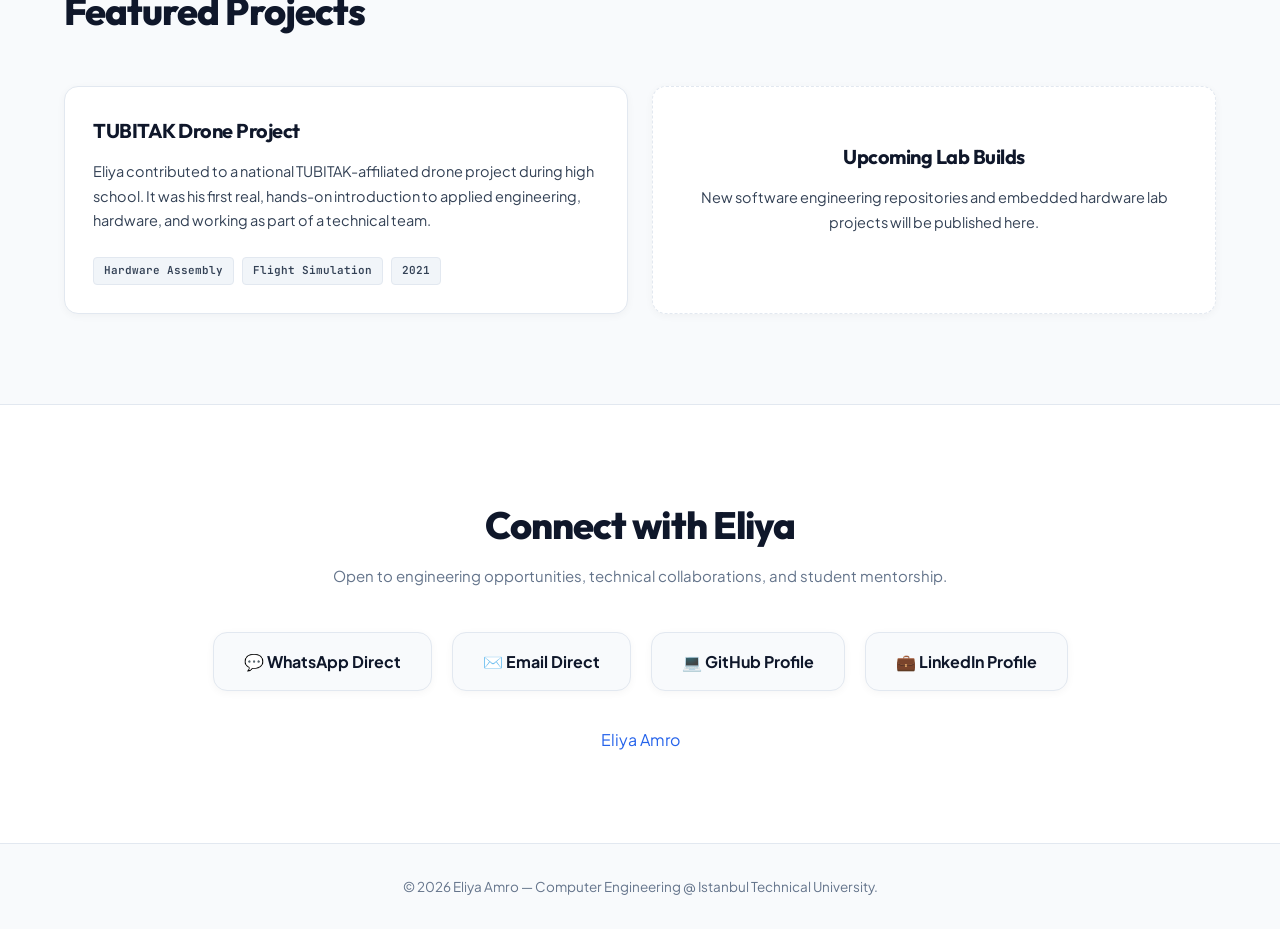
==== commit 399814fc: "Update high school education details to match LinkedIn Co-Authored-By: Claude Sonnet 5 <noreply@anth" ====
--- a/index.html
+++ b/index.html
@@ -814,7 +814,7 @@
         Eliya is a Computer Engineering student pursuing a bachelor's degree at Istanbul Technical University. He was born to a Polish and Lebanese father and a Tanzanian mother from Tunduru, Ruvuma, and takes real pride in his mixed heritage and the privilege of coming from cultures so different from one another. He grew up speaking English and Swahili. At 16, he was awarded a scholarship to complete his high school education in Istanbul, Turkey, and has called the city home since 2021. He currently lives in Florya, Istanbul.
       </p>
       <p>
-        He finished high school at UFSM AIHL in 2025 with a 1540 SAT score and a 108 TOEFL score, and started his bachelor's the same year on the Türkiye Bursları merit scholarship. During high school, he contributed to the TUBITAK Drone Project, helping assemble mechanical and electrical components into a working drone and running flight simulations. He came into the project with no prior programming or hardware experience and played a small role, but it sparked a passion for technology that has stayed with him ever since, and it's what drives his aspiration to work with innovative hardware components today.
+        He finished high school at Uluslararası Fatih Sultan Mehmet Anadolu İmam Hatip Lisesi in 2025 with a 1540 SAT score and a 108 TOEFL score, and started his bachelor's the same year on the Türkiye Bursları merit scholarship. During high school, he contributed to the TUBITAK Drone Project, helping assemble mechanical and electrical components into a working drone and running flight simulations. He came into the project with no prior programming or hardware experience and played a small role, but it sparked a passion for technology that has stayed with him ever since, and it's what drives his aspiration to work with innovative hardware components today.
       </p>
       <p>
         Outside of his coursework, Eliya is passionate about deep-sea research and giant squids. He has trained in kickboxing for four years and in Brazilian Jiu-Jitsu for about two years, where he holds a brown belt. He has also been drawing since he was young, and has twice won the Toyota Dream Car Art Contest. He is always happy to support fellow students with SAT and TOEFL preparation, scholarship applications, and university or college admissions (more on that in <a href="#initiatives">Initiatives</a>).
@@ -979,11 +979,14 @@
 
           <div class="t-node">
             <div class="t-year">2021 — 2025</div>
-            <div class="t-institution">UFSM AIHL</div>
-            <div class="t-degree">High School Diploma</div>
+            <div class="t-institution">Uluslararası Fatih Sultan Mehmet Anadolu İmam Hatip Lisesi</div>
+            <div class="t-degree">High School Diploma, Science</div>
             <ul class="t-details">
+              <li>Grade: 92.51</li>
               <li>SAT: 1540 &nbsp;•&nbsp; TOEFL: 108</li>
-              <li>Contributed to TUBITAK Drone Project (2021)</li>
+              <li>2024 TÜBİTAK Drone Project — Drone flight simulation and aerial surveillance project</li>
+              <li>2024 TÜBİTAK Mathematics Project — TÜBİTAK mathematics research project</li>
+              <li>2024 FSMIMUN Historical Council – Vice Chair</li>
             </ul>
           </div>
         </div>
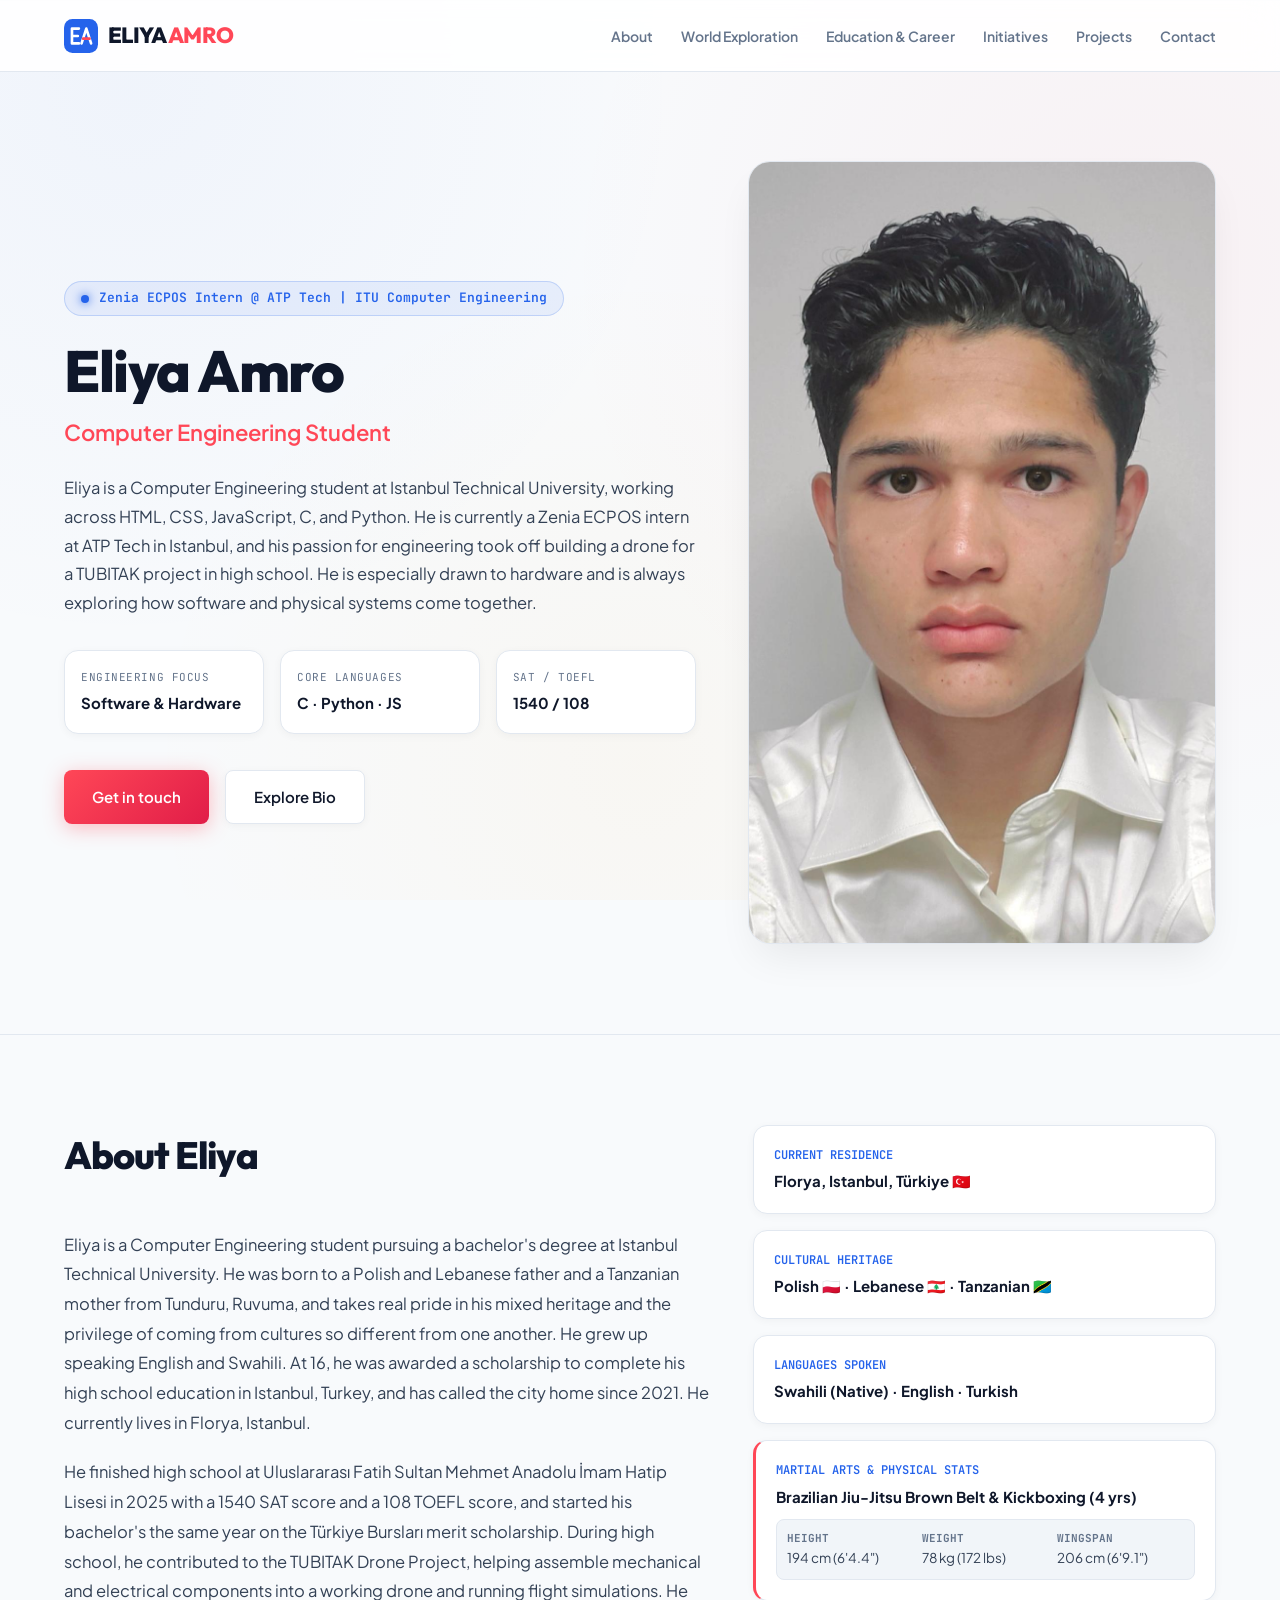
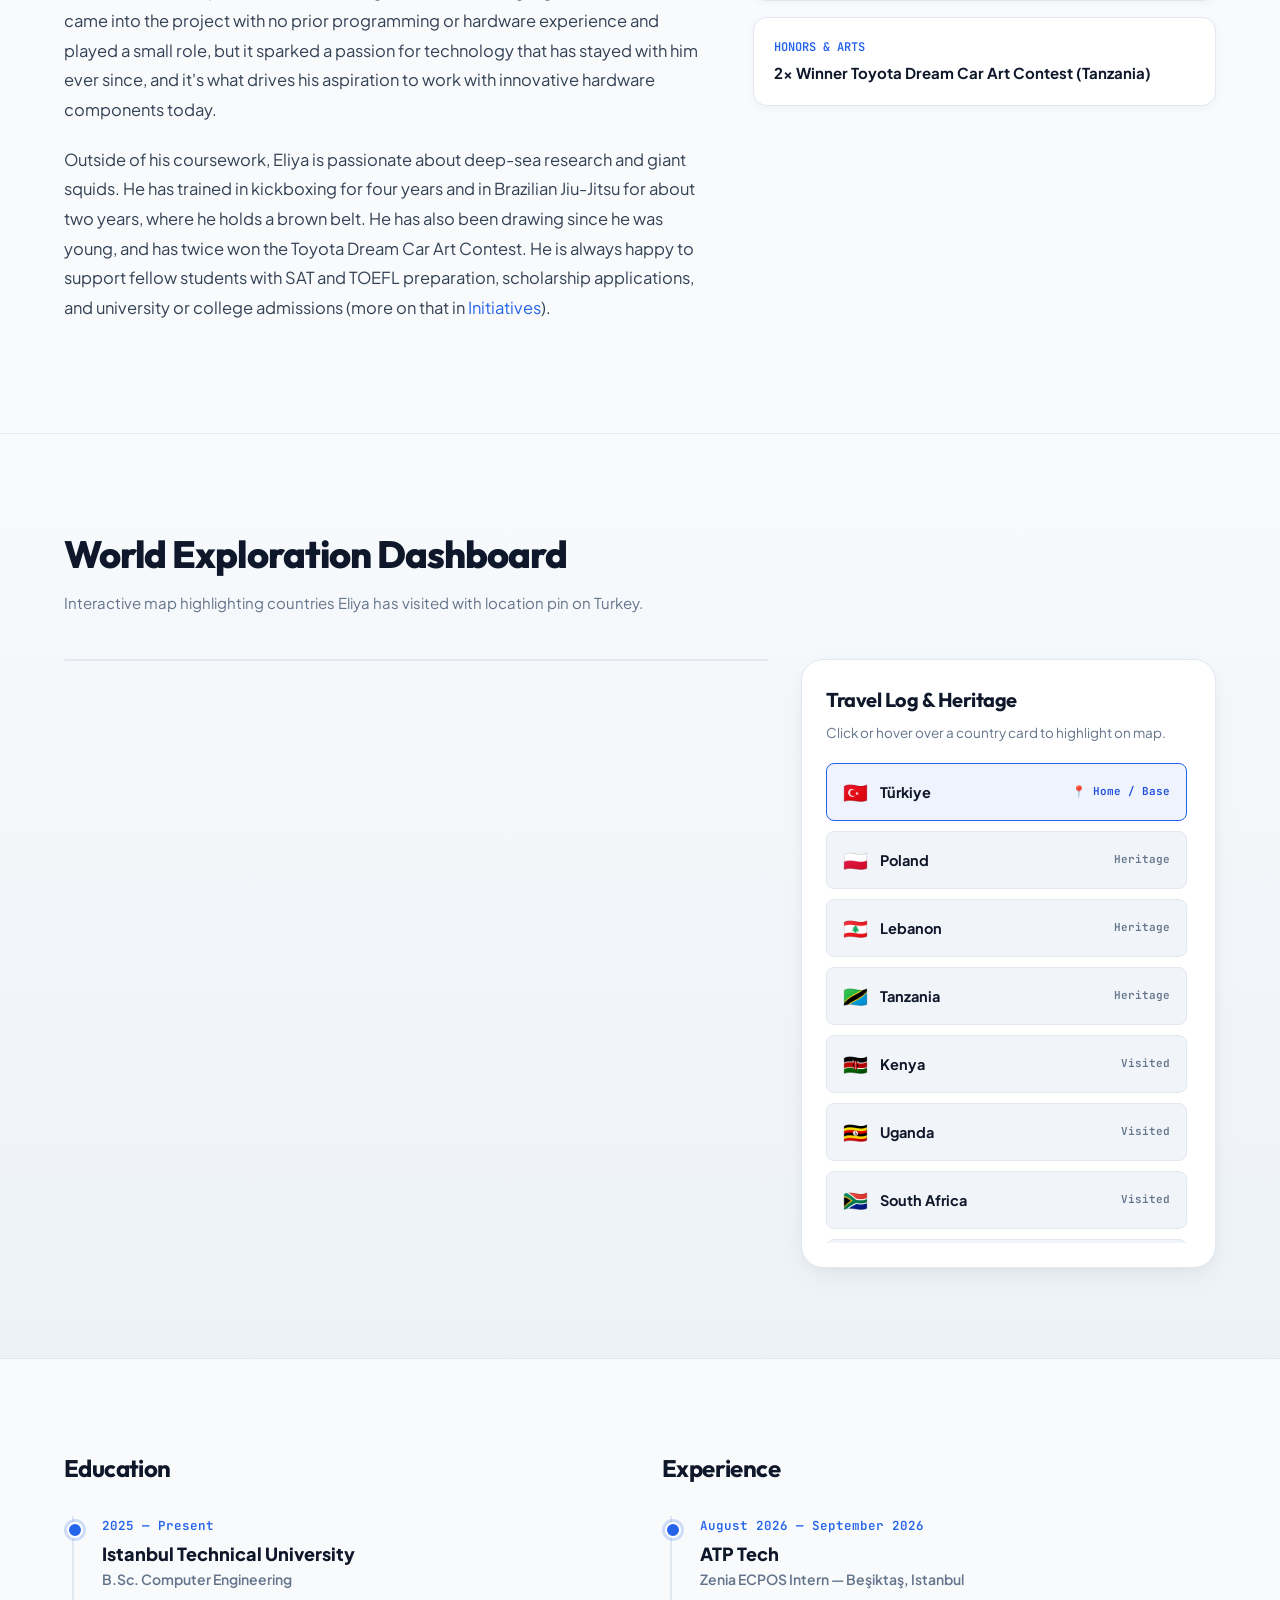
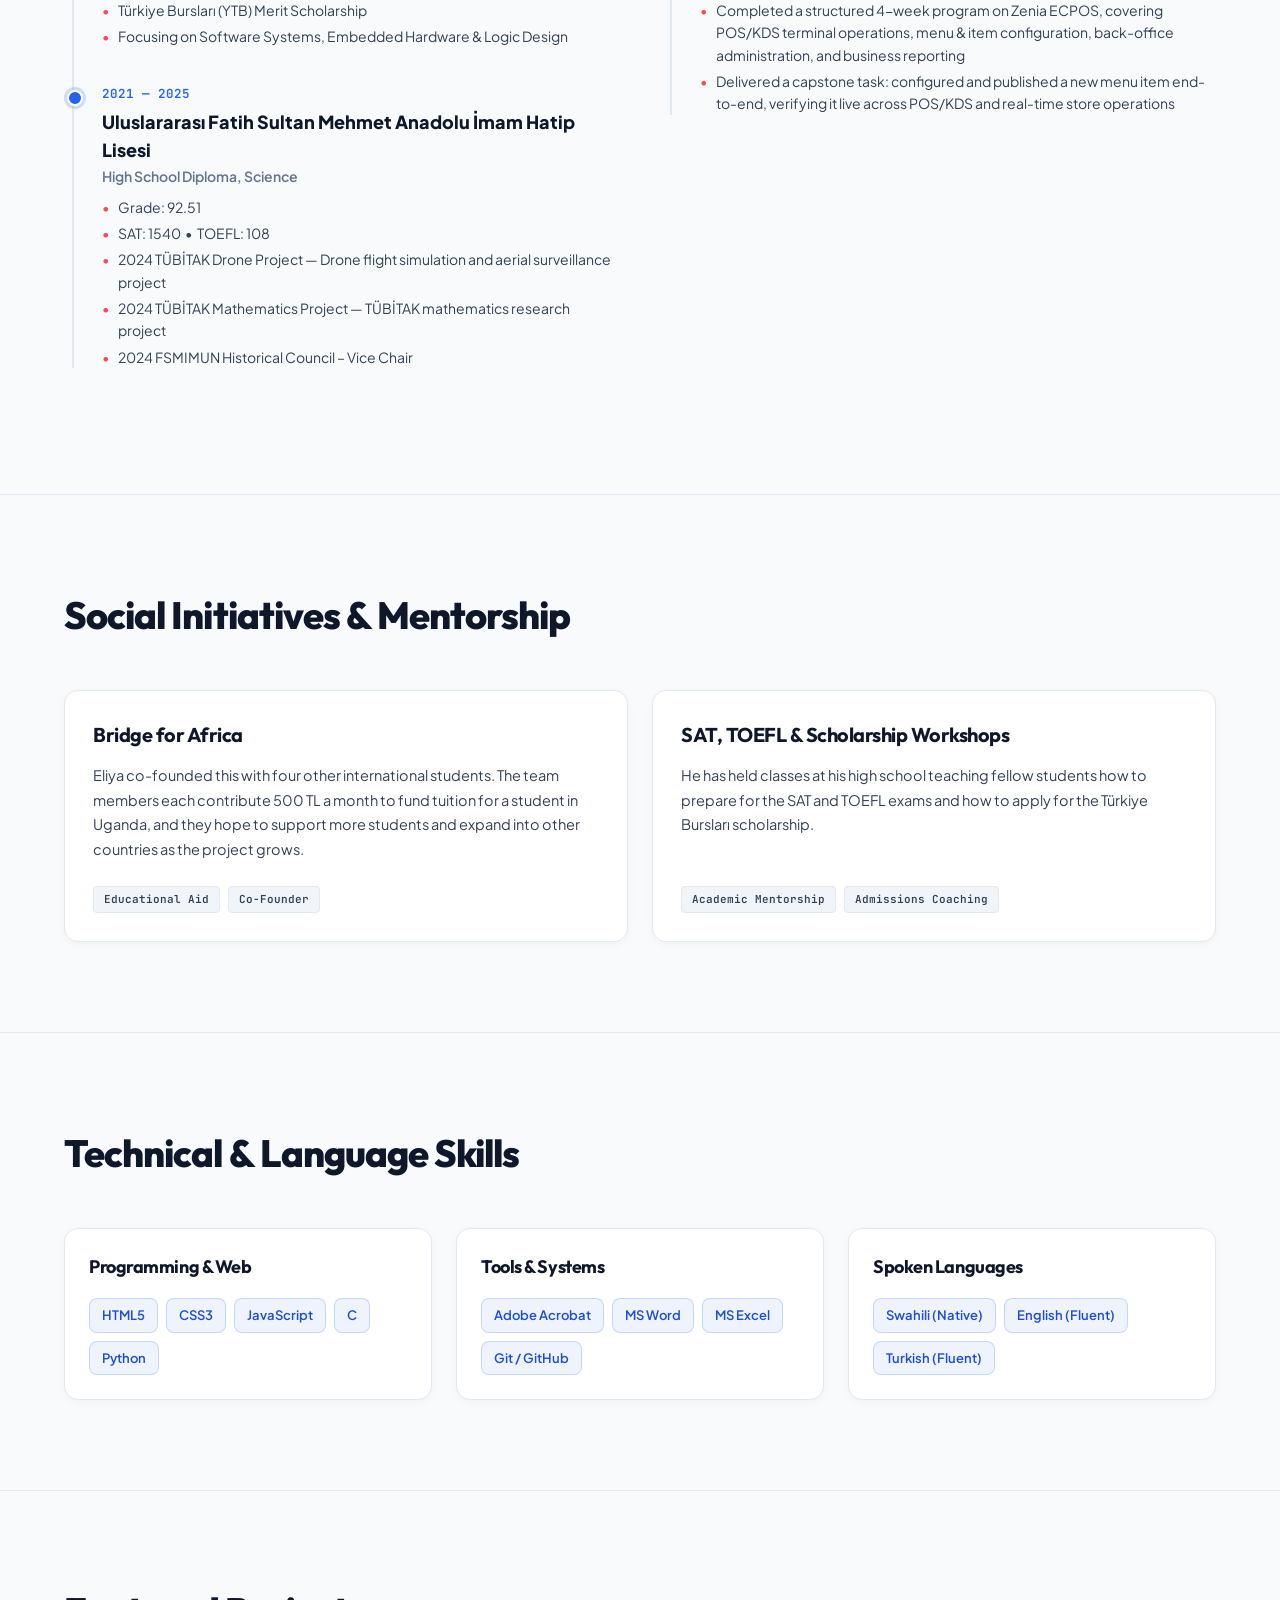
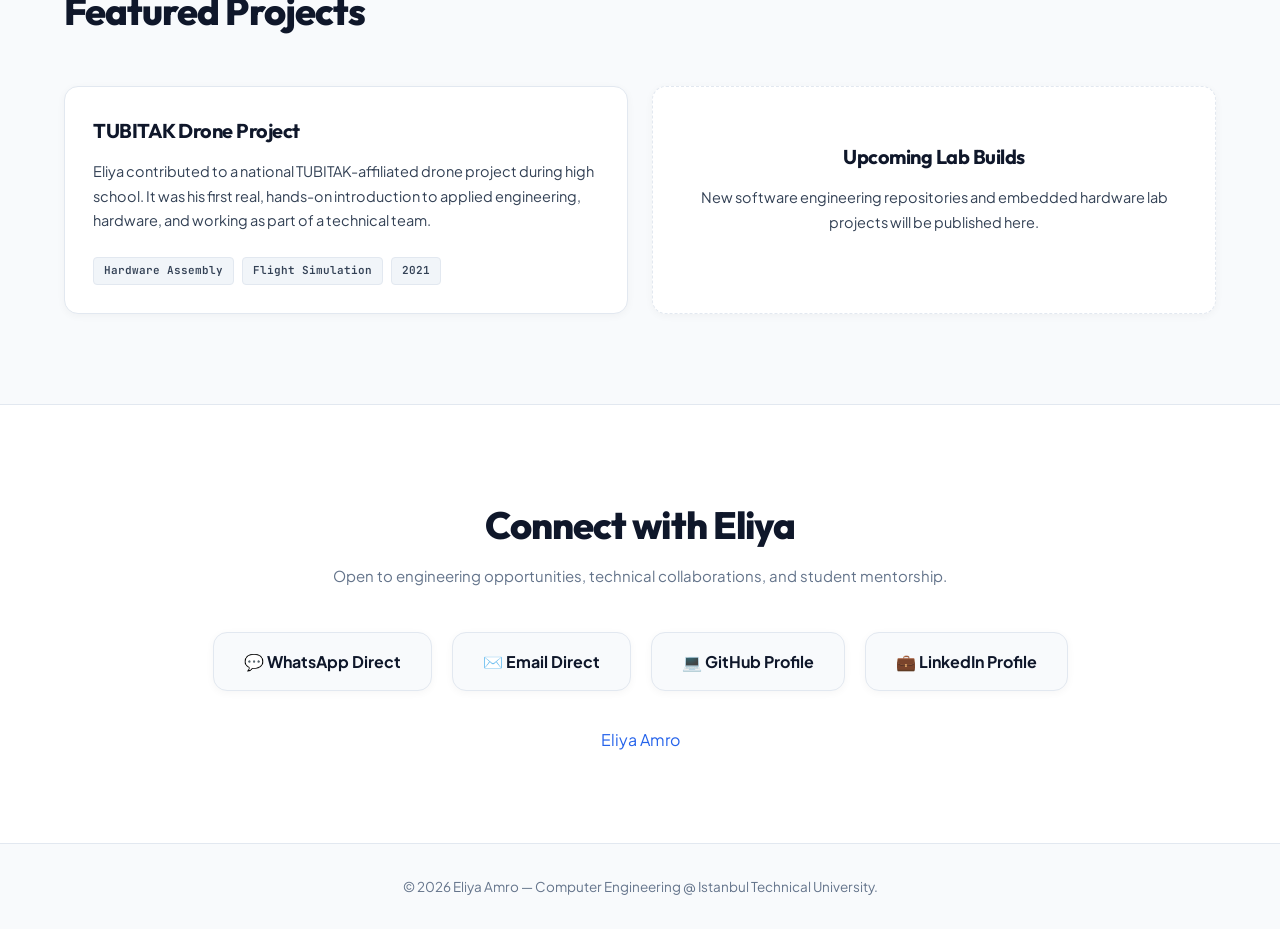
==== commit 56a9fc9a: "Add EA logo and favicon set for nav and search results Co-Authored-By: Claude Sonnet 5.5 <noreply@an" ====
--- a/index.html
+++ b/index.html
@@ -7,6 +7,11 @@
 <meta name="description" content="Official portfolio of Eliya Amro, Computer Engineering student at Istanbul Technical University. Projects, background, technical skills, and interactive world map.">
 <meta name="author" content="Eliya Amro">
 <link rel="canonical" href="https://eliyaamro.com/">
+<link rel="icon" href="/favicon.ico" sizes="any">
+<link rel="icon" type="image/png" sizes="48x48" href="/favicon-48.png">
+<link rel="icon" type="image/png" sizes="192x192" href="/favicon-192.png">
+<link rel="icon" type="image/svg+xml" href="/logo.svg">
+<link rel="apple-touch-icon" href="/apple-touch-icon.png">
 <meta property="og:title" content="Eliya Amro | Computer Engineering Student">
 <meta property="og:description" content="Official portfolio of Eliya Amro, Computer Engineering student at Istanbul Technical University.">
 <meta property="og:type" content="website">
@@ -110,6 +115,9 @@
   }
 
   .brand-logo {
+    display: inline-flex;
+    align-items: center;
+    gap: 10px;
     font-family: 'Outfit', sans-serif;
     font-size: 22px;
     font-weight: 800;
@@ -119,6 +127,12 @@
 
   .brand-logo span {
     color: var(--accent-coral);
+  }
+
+  .brand-logo img {
+    width: 34px;
+    height: 34px;
+    display: block;
   }
 
   .nav-links {
@@ -750,7 +764,8 @@
 <header class="nav-header">
   <div class="container nav-flex">
     <a href="#" class="brand-logo">
-      ELIYA <span>AMRO</span>
+      <img src="logo.svg" alt="Eliya Amro logo" width="34" height="34">
+      <div>ELIYA <span>AMRO</span></div>
     </a>
     <ul class="nav-links">
       <li><a href="#about">About</a></li>
@@ -1295,5 +1310,7 @@
   });
 })();
 </script>
+
+<script defer src="/_vercel/insights/script.js"></script>
 </body>
 </html>
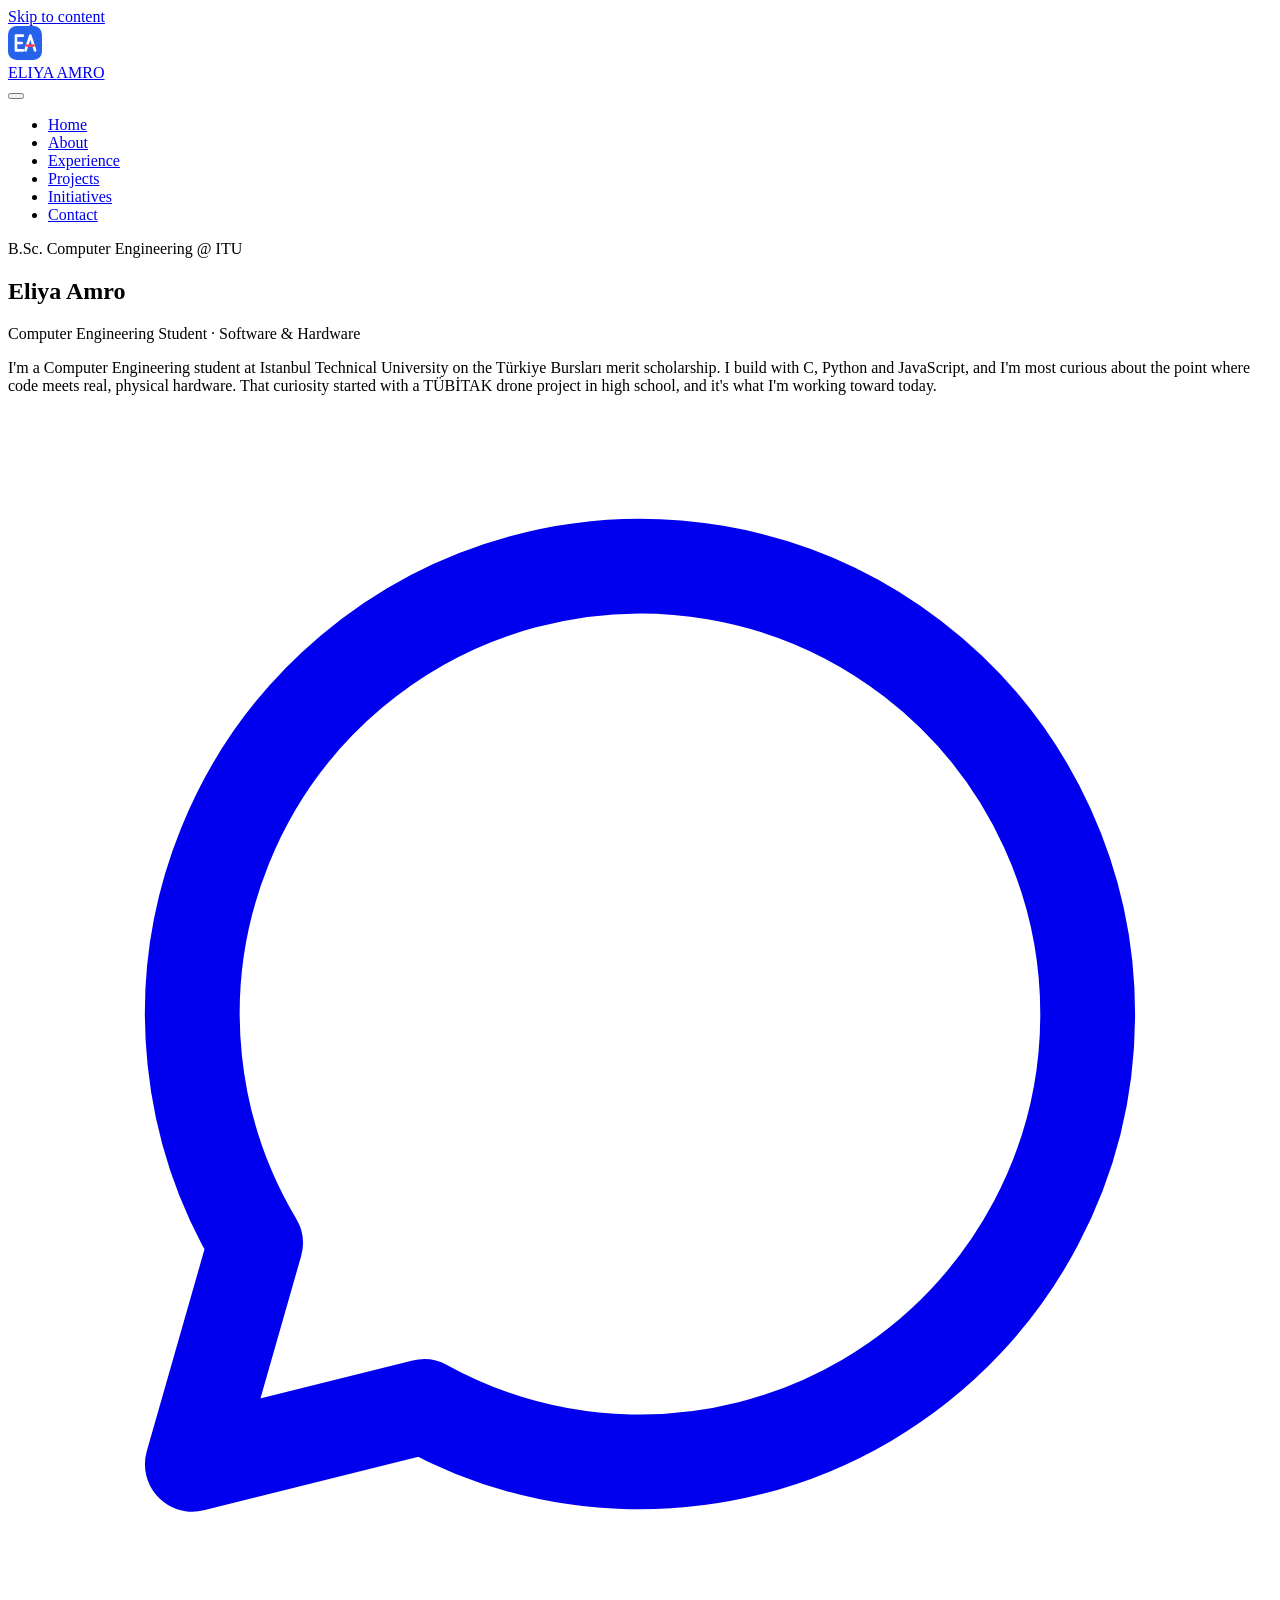
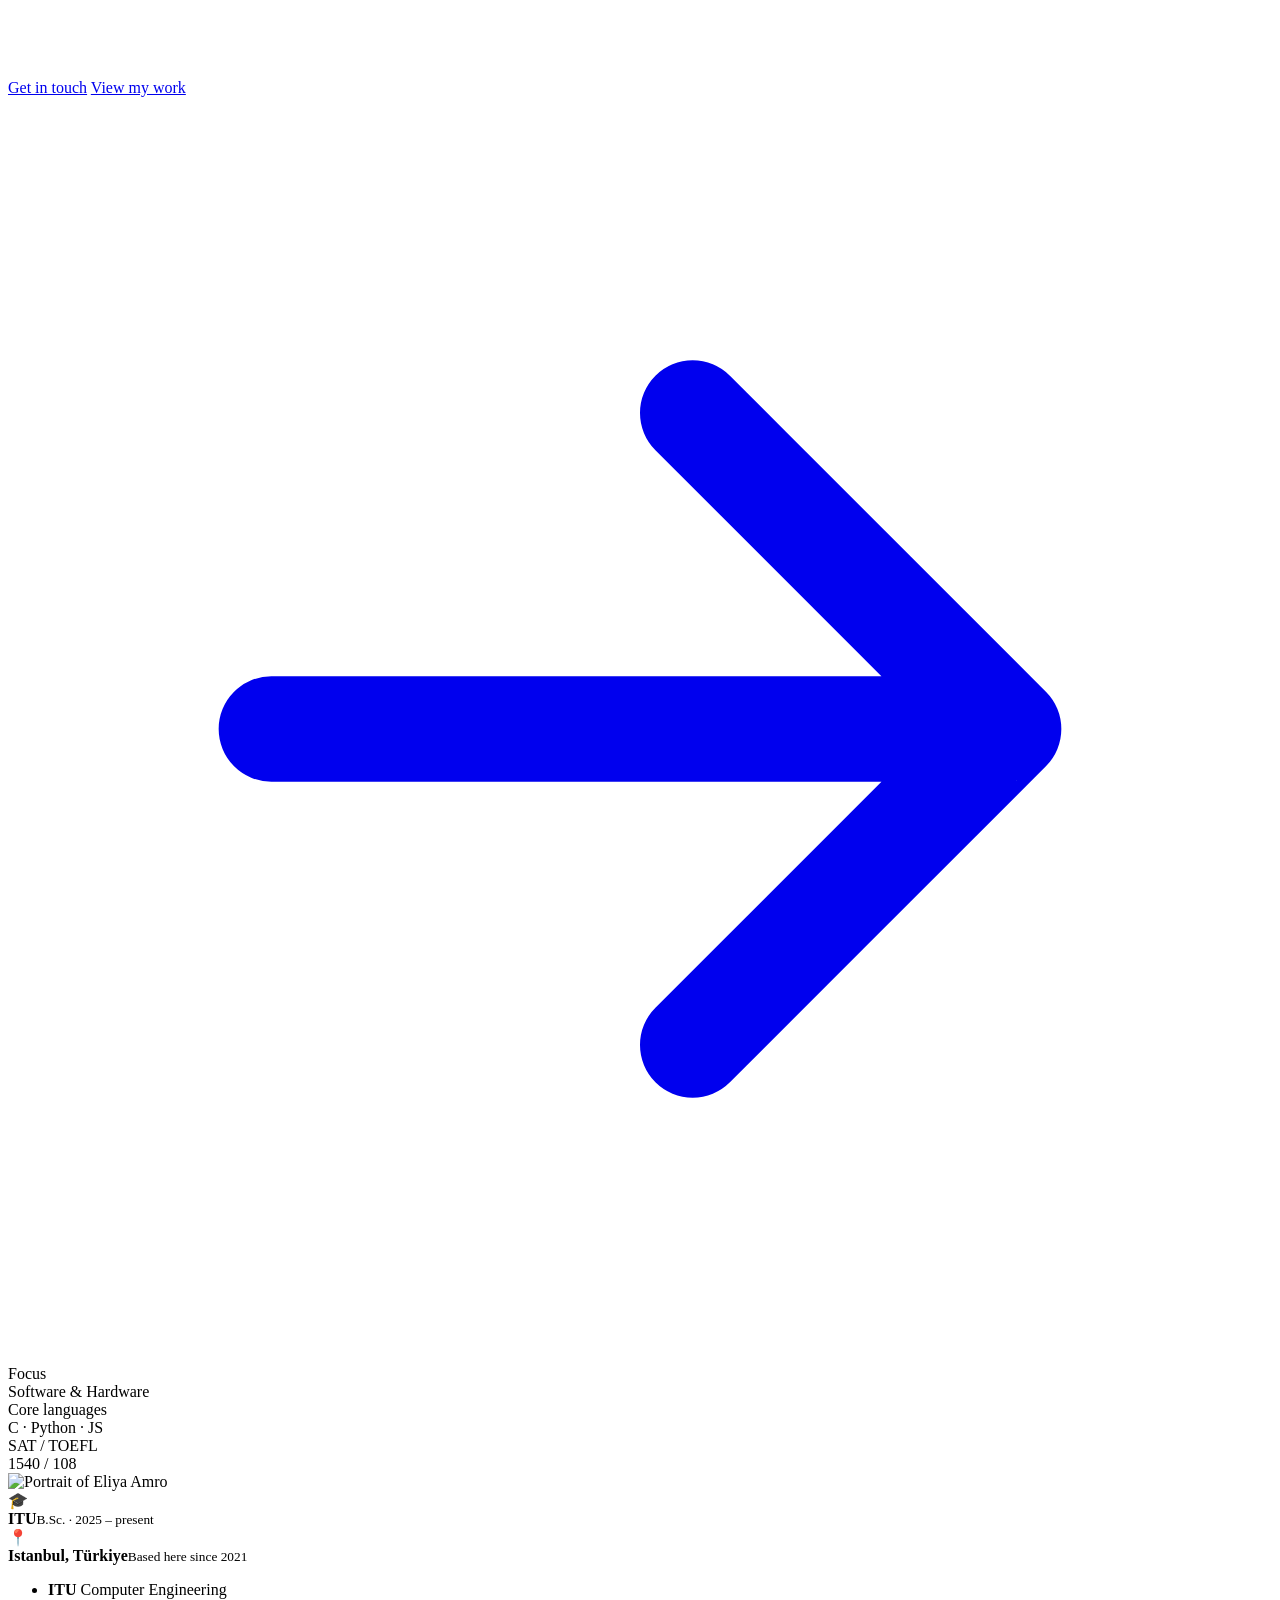
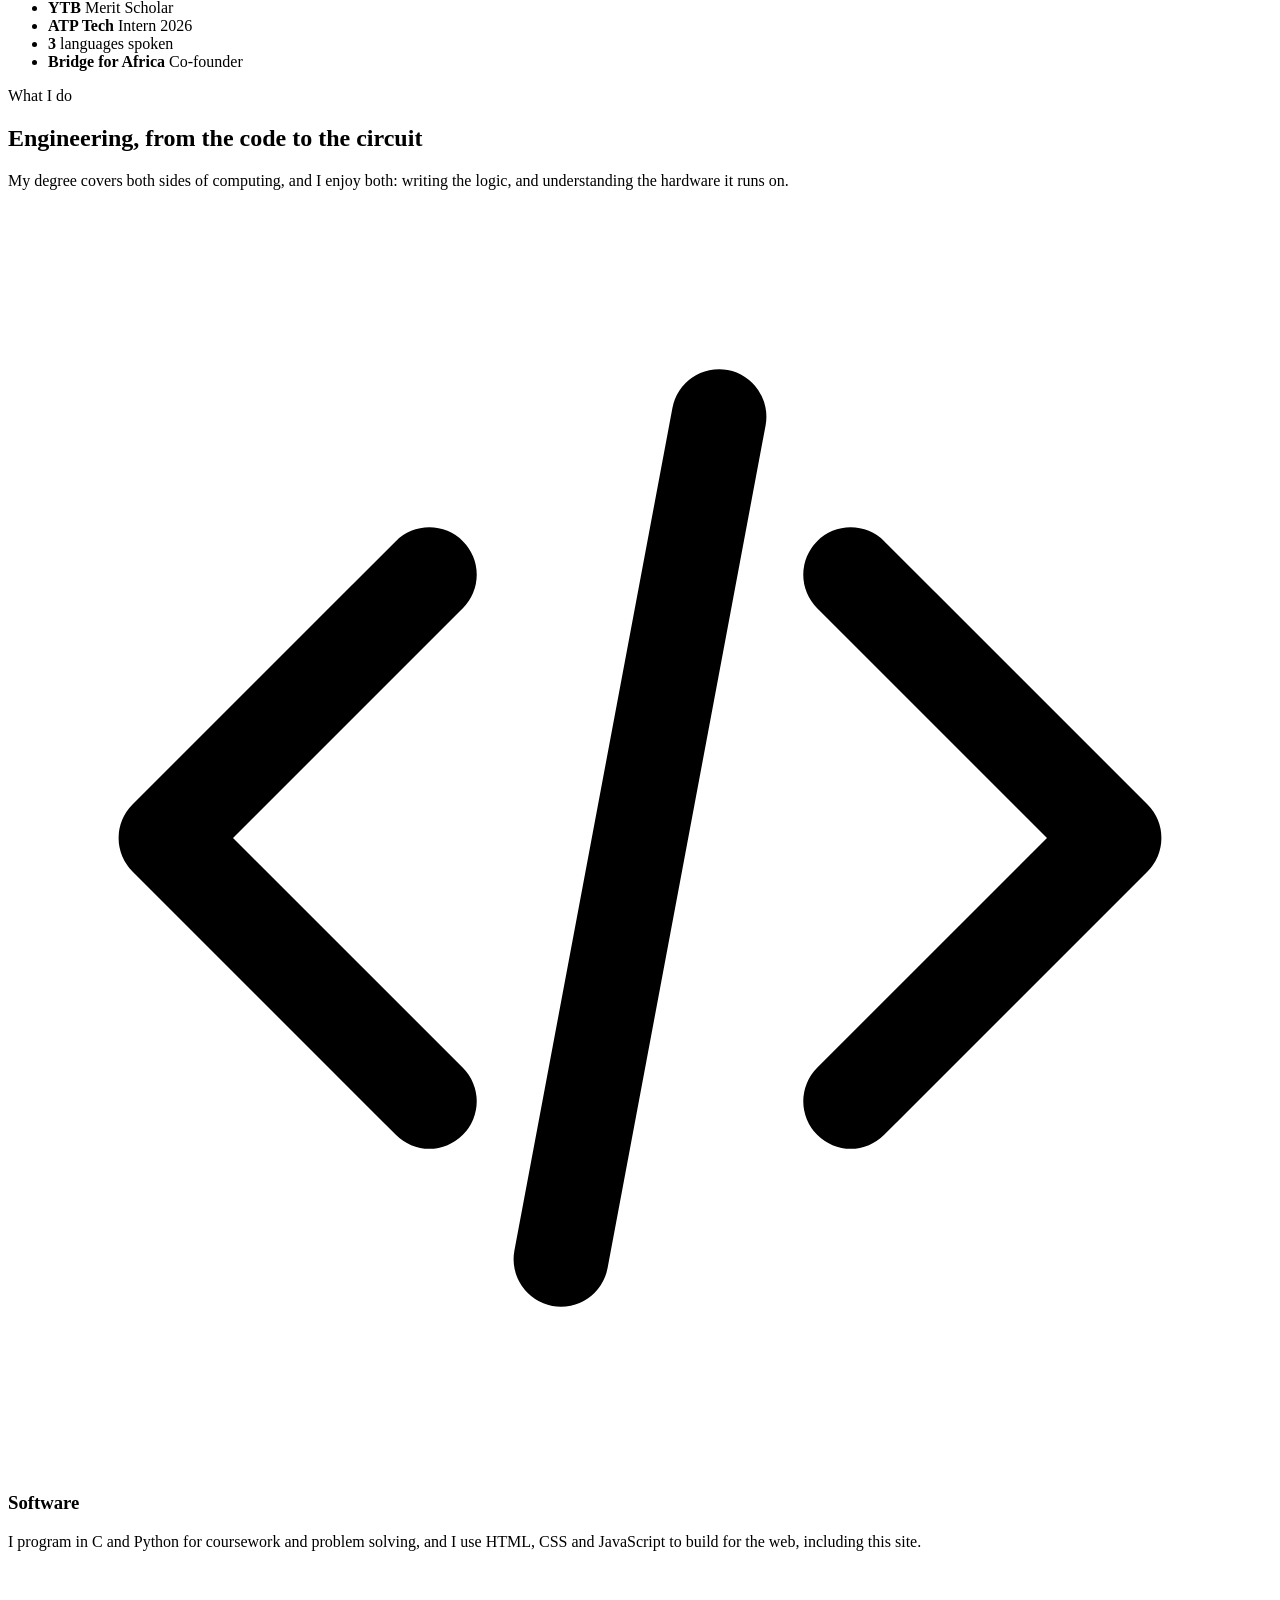
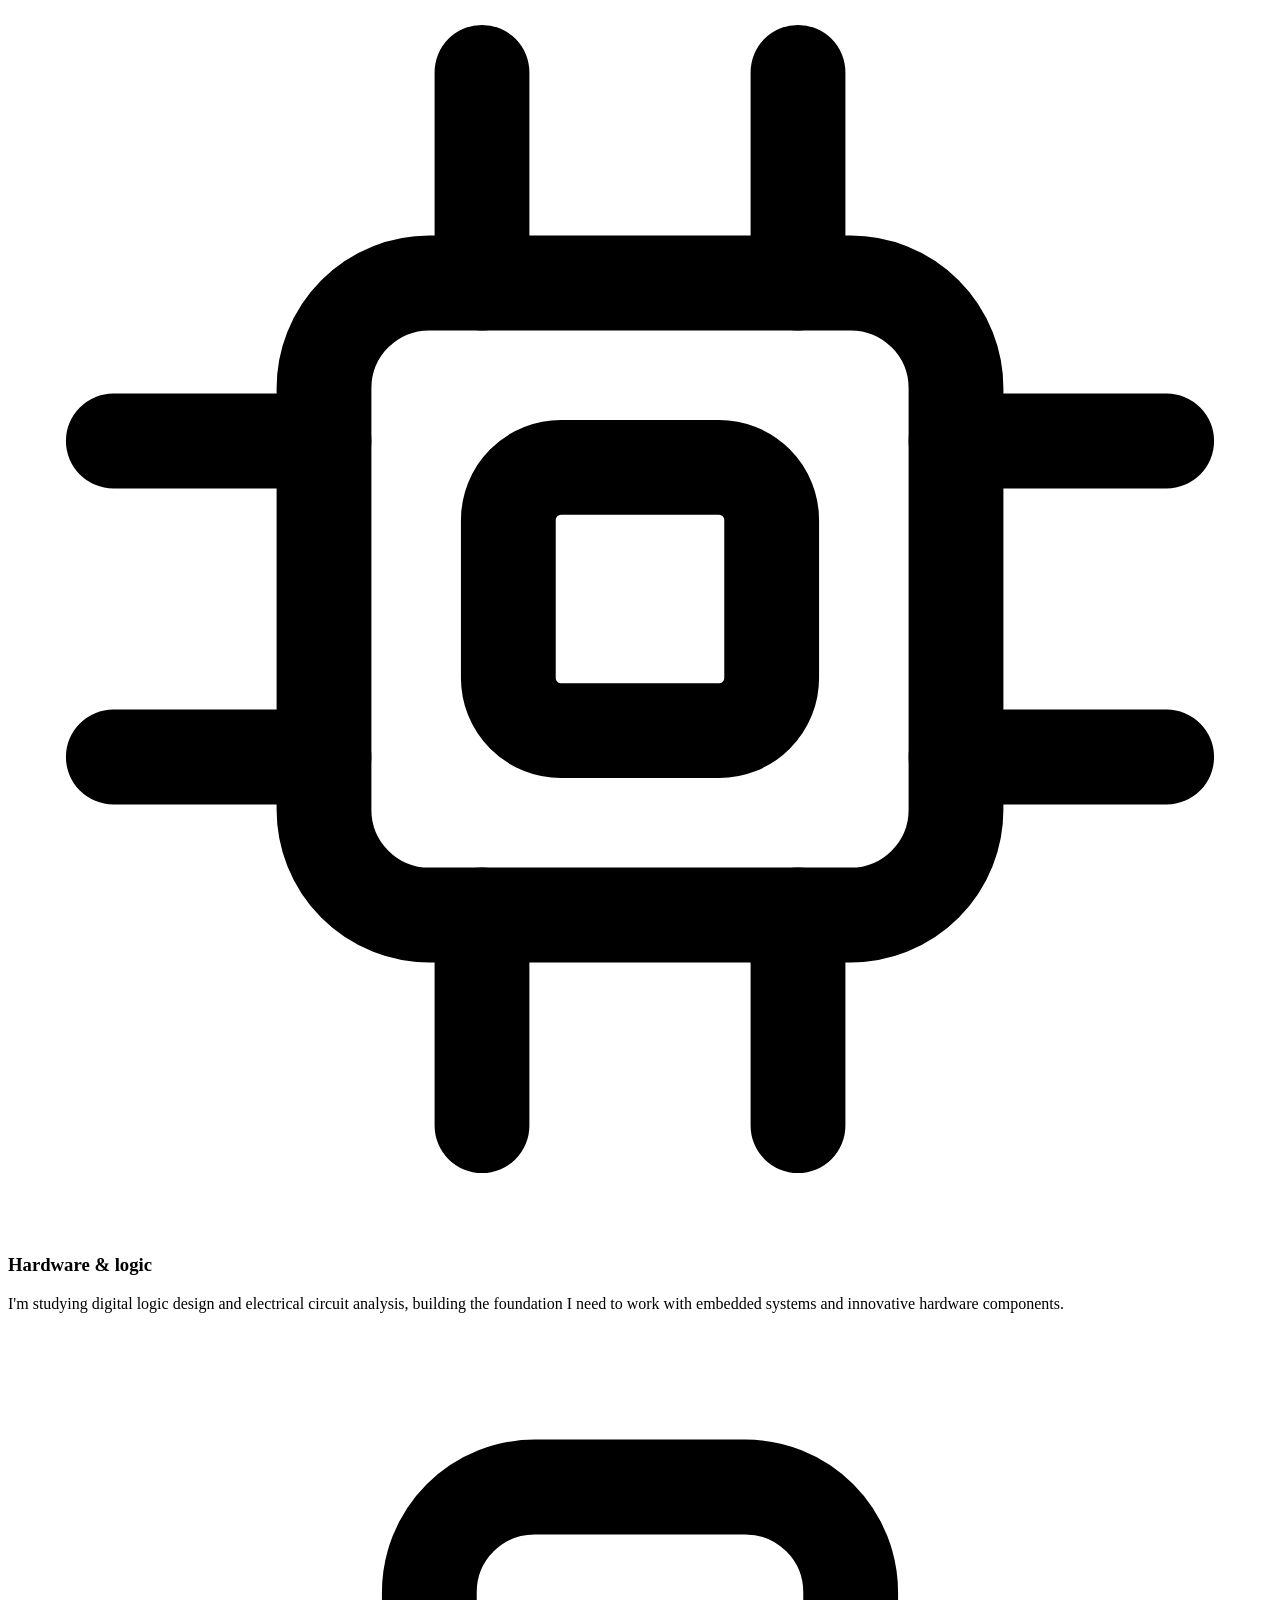
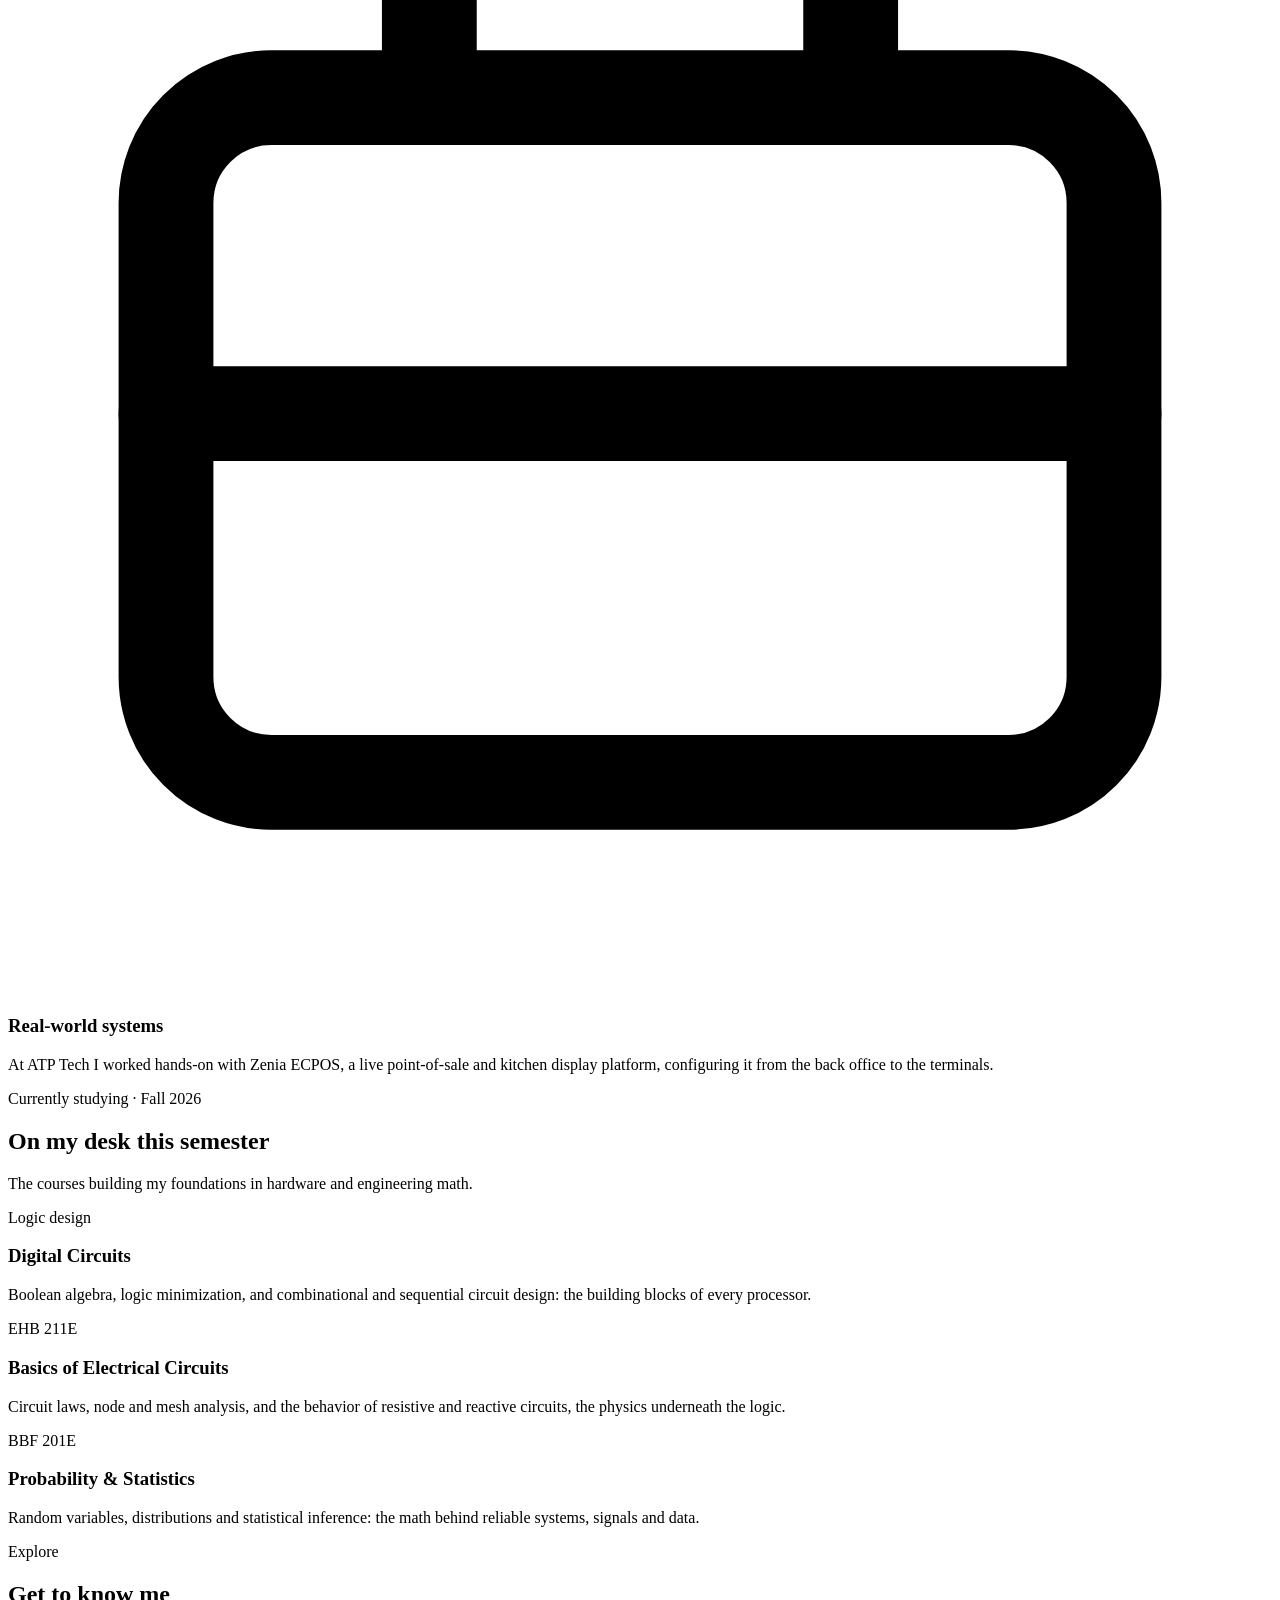
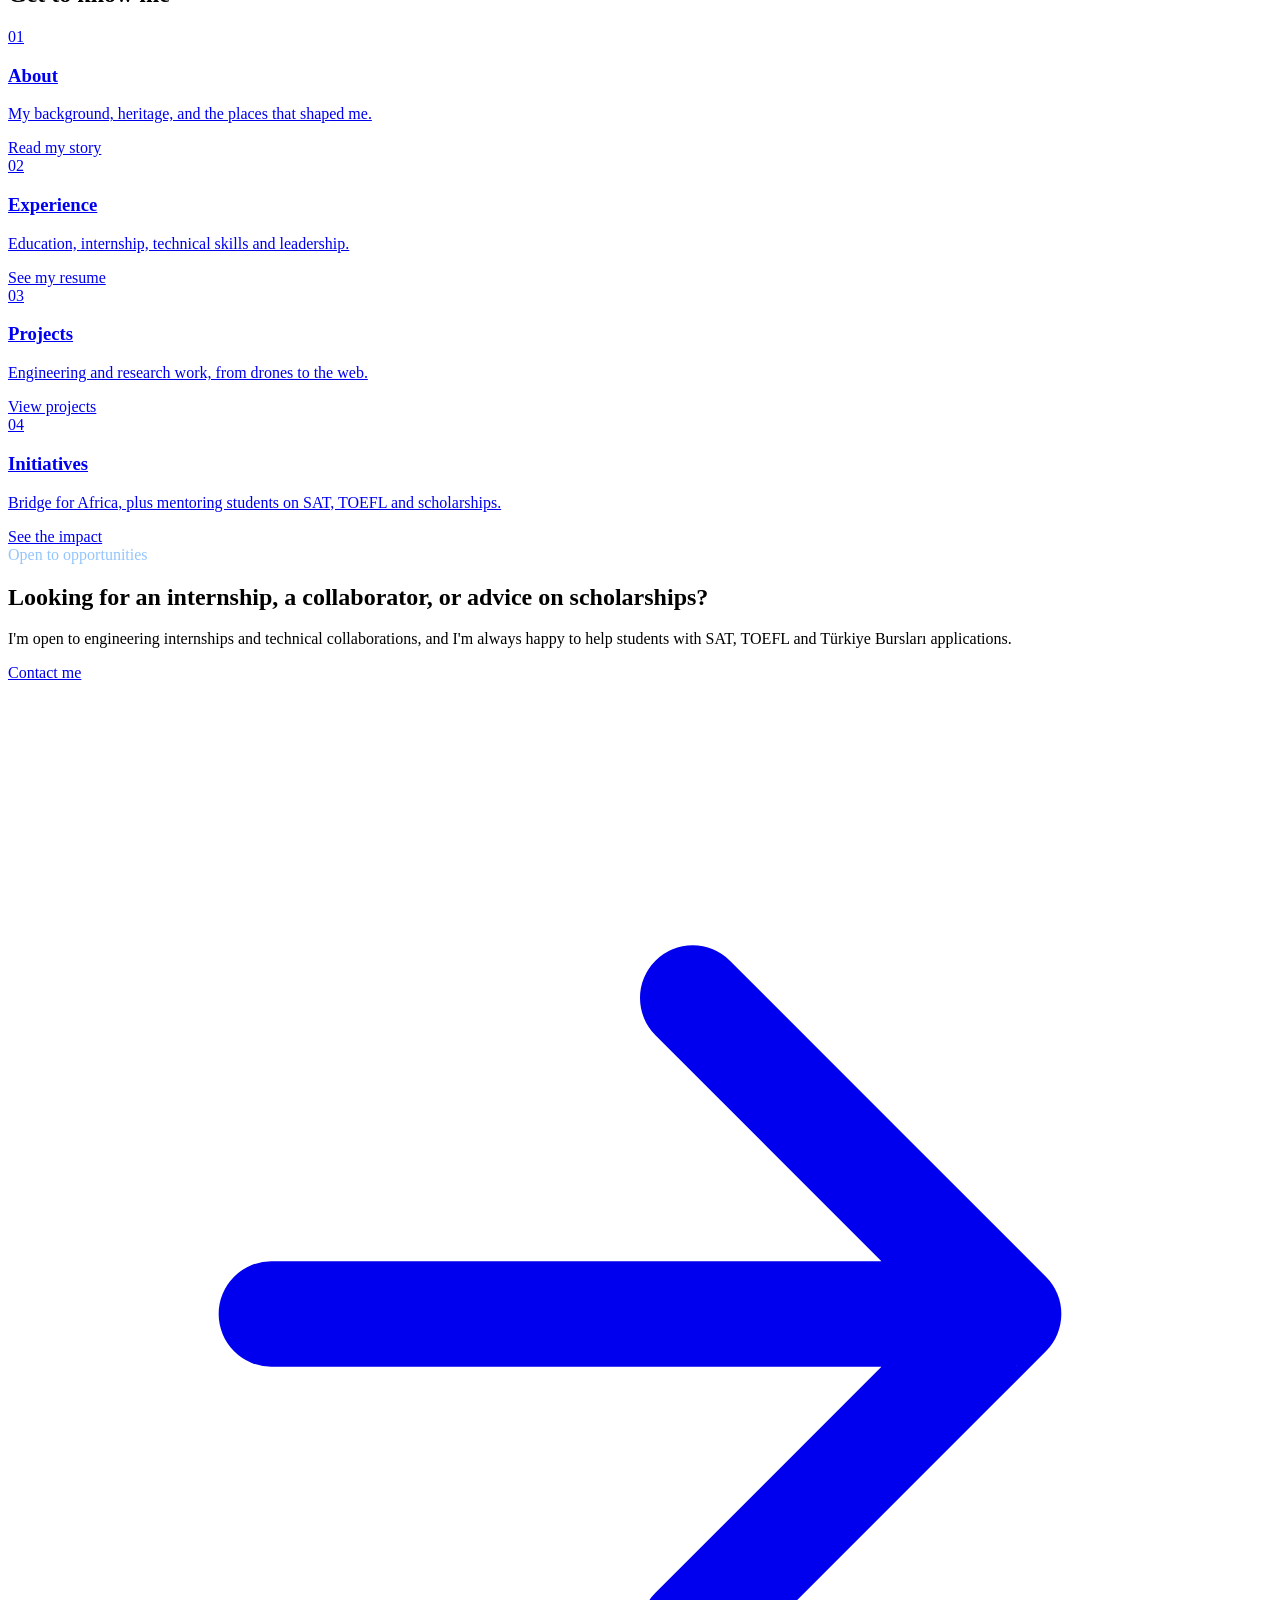
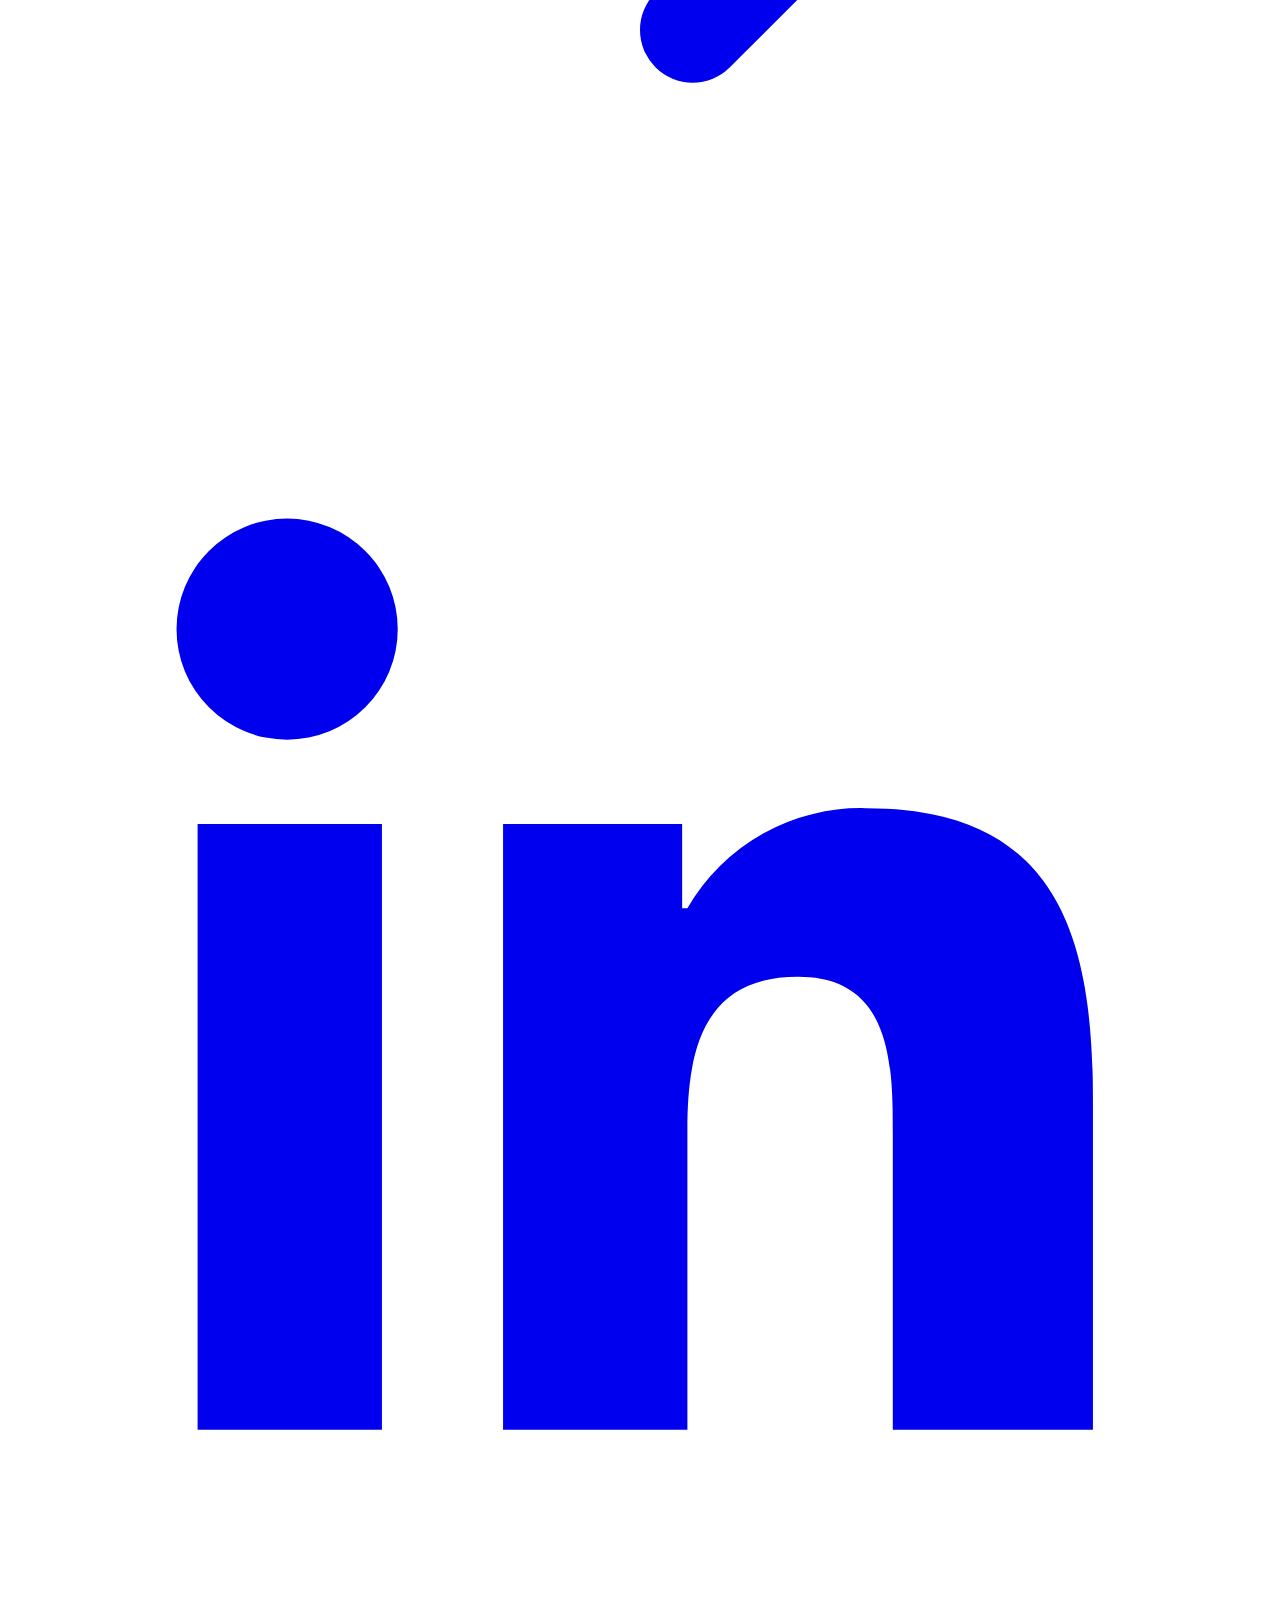
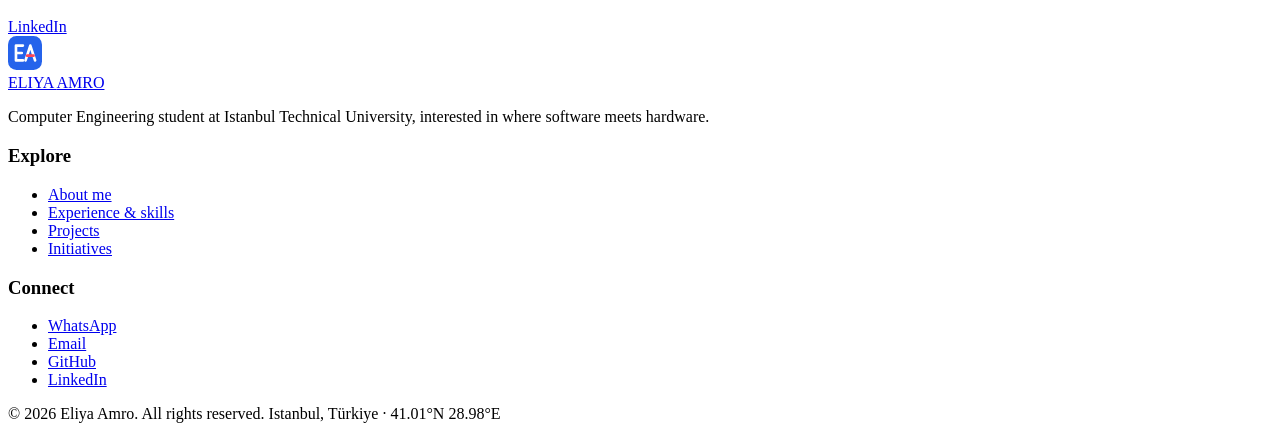
==== commit 8e479fa2: "Add files via upload" ====
--- a/index.html
+++ b/index.html
@@ -1,11 +1,12 @@
 <!DOCTYPE html>
-<html lang="en">
+<html lang="en" class="no-js">
 <head>
 <meta charset="UTF-8">
 <meta name="viewport" content="width=device-width, initial-scale=1.0">
 <title>Eliya Amro | Computer Engineering Student</title>
-<meta name="description" content="Official portfolio of Eliya Amro, Computer Engineering student at Istanbul Technical University. Projects, background, technical skills, and interactive world map.">
+<meta name="description" content="Portfolio of Eliya Amro, Computer Engineering student at Istanbul Technical University. Projects, experience, technical skills and initiatives.">
 <meta name="author" content="Eliya Amro">
+<meta name="theme-color" content="#0B1628">
 <link rel="canonical" href="https://eliyaamro.com/">
 <link rel="icon" href="/favicon.ico" sizes="any">
 <link rel="icon" type="image/png" sizes="48x48" href="/favicon-48.png">
@@ -13,1304 +14,230 @@
 <link rel="icon" type="image/svg+xml" href="/logo.svg">
 <link rel="apple-touch-icon" href="/apple-touch-icon.png">
 <meta property="og:title" content="Eliya Amro | Computer Engineering Student">
-<meta property="og:description" content="Official portfolio of Eliya Amro, Computer Engineering student at Istanbul Technical University.">
+<meta property="og:description" content="Portfolio of Eliya Amro, Computer Engineering student at Istanbul Technical University. Projects, experience, technical skills and initiatives.">
 <meta property="og:type" content="website">
 <meta property="og:url" content="https://eliyaamro.com/">
-
-<!-- Google Fonts -->
+<meta property="og:image" content="https://eliyaamro.com/assets/img/og-image.jpg">
+<meta name="twitter:card" content="summary_large_image">
 <link rel="preconnect" href="https://fonts.googleapis.com">
 <link rel="preconnect" href="https://fonts.gstatic.com" crossorigin>
-<link href="https://fonts.googleapis.com/css2?family=Outfit:wght@400;500;600;700;800&family=Plus+Jakarta+Sans:wght@400;500;600;700&family=JetBrains+Mono:wght@400;500;600&display=swap" rel="stylesheet">
-
-<style>
-  :root {
-    --bg-page: #F8FAFC;
-    --bg-card: #FFFFFF;
-    --bg-card-alt: #F1F5F9;
-    --border-color: #E2E8F0;
-    --border-hover: #CBD5E1;
-    --primary-blue: #2563EB;
-    --primary-blue-dark: #1D4ED8;
-    --accent-coral: #FF4757;
-    --accent-coral-hover: #FF6B81;
-    --accent-gold: #F59E0B;
-    --accent-emerald: #10B981;
-    --text-dark: #0F172A;
-    --text-main: #334155;
-    --text-muted: #64748B;
-    --text-light: #94A3B8;
-    --radius-sm: 8px;
-    --radius-md: 14px;
-    --radius-lg: 22px;
-    --shadow-sm: 0 2px 8px rgba(0, 0, 0, 0.04);
-    --shadow-md: 0 10px 30px -5px rgba(0, 0, 0, 0.06), 0 4px 12px -2px rgba(0, 0, 0, 0.03);
-    --shadow-lg: 0 20px 40px -10px rgba(0, 0, 0, 0.08);
-  }
-
-  * {
-    margin: 0;
-    padding: 0;
-    box-sizing: border-box;
-  }
-
-  html {
-    scroll-behavior: smooth;
-    font-size: 16px;
-  }
-
-  body {
-    background-color: var(--bg-page);
-    background-image: 
-      radial-gradient(circle at 10% 10%, rgba(37, 99, 235, 0.04) 0%, transparent 40%),
-      radial-gradient(circle at 90% 30%, rgba(255, 71, 87, 0.05) 0%, transparent 45%),
-      radial-gradient(circle at 50% 85%, rgba(245, 158, 11, 0.04) 0%, transparent 50%);
-    background-attachment: fixed;
-    color: var(--text-main);
-    font-family: 'Plus Jakarta Sans', sans-serif;
-    line-height: 1.6;
-    -webkit-font-smoothing: antialiased;
-    overflow-x: hidden;
-  }
-
-  h1, h2, h3, h4 {
-    font-family: 'Outfit', sans-serif;
-    color: var(--text-dark);
-    letter-spacing: -0.025em;
-  }
-
-  a {
-    color: var(--primary-blue);
-    text-decoration: none;
-    transition: all 0.2s ease;
-  }
-  a:hover {
-    color: var(--primary-blue-dark);
-  }
-
-  .container {
-    max-width: 1200px;
-    margin: 0 auto;
-    padding: 0 24px;
-  }
-
-  /* Fixed Header */
-  header.nav-header {
-    position: fixed;
-    top: 0;
-    left: 0;
-    right: 0;
-    z-index: 100;
-    background: rgba(255, 255, 255, 0.88);
-    backdrop-filter: blur(16px);
-    -webkit-backdrop-filter: blur(16px);
-    border-bottom: 1px solid var(--border-color);
-    padding: 18px 0;
-    transition: all 0.3s ease;
-  }
-
-  .nav-flex {
-    display: flex;
-    justify-content: space-between;
-    align-items: center;
-  }
-
-  .brand-logo {
-    display: inline-flex;
-    align-items: center;
-    gap: 10px;
-    font-family: 'Outfit', sans-serif;
-    font-size: 22px;
-    font-weight: 800;
-    color: var(--text-dark);
-    letter-spacing: -0.03em;
-  }
-
-  .brand-logo span {
-    color: var(--accent-coral);
-  }
-
-  .brand-logo img {
-    width: 34px;
-    height: 34px;
-    display: block;
-  }
-
-  .nav-links {
-    display: flex;
-    gap: 28px;
-    list-style: none;
-  }
-
-  .nav-links a {
-    font-size: 14px;
-    font-weight: 600;
-    color: var(--text-muted);
-  }
-
-  .nav-links a:hover {
-    color: var(--primary-blue);
-  }
-
-  /* Hero Section */
-  section.hero {
-    padding: 160px 0 90px 0;
-  }
-
-  .hero-grid {
-    display: grid;
-    grid-template-columns: 1.35fr 1fr;
-    gap: 52px;
-    align-items: center;
-  }
-
-  .status-badge {
-    display: inline-flex;
-    align-items: center;
-    gap: 10px;
-    background: rgba(37, 99, 235, 0.08);
-    border: 1px solid rgba(37, 99, 235, 0.2);
-    padding: 6px 16px;
-    border-radius: 99px;
-    font-size: 13px;
-    font-family: 'JetBrains Mono', monospace;
-    font-weight: 600;
-    color: var(--primary-blue);
-    margin-bottom: 24px;
-  }
-
-  .status-beacon {
-    width: 8px;
-    height: 8px;
-    background-color: var(--primary-blue);
-    border-radius: 50%;
-    box-shadow: 0 0 10px var(--primary-blue);
-    animation: pulseGlow 2s infinite;
-  }
-
-  @keyframes pulseGlow {
-    0% { transform: scale(0.95); box-shadow: 0 0 0 0 rgba(37, 99, 235, 0.6); }
-    70% { transform: scale(1.15); box-shadow: 0 0 0 10px rgba(37, 99, 235, 0); }
-    100% { transform: scale(0.95); box-shadow: 0 0 0 0 rgba(37, 99, 235, 0); }
-  }
-
-  .hero h1.name {
-    font-size: 58px;
-    font-weight: 800;
-    line-height: 1.08;
-    margin-bottom: 12px;
-    color: var(--text-dark);
-  }
-
-  .hero .role-title {
-    font-size: 22px;
-    font-weight: 600;
-    color: var(--accent-coral);
-    margin-bottom: 24px;
-  }
-
-  .hero p.bio-lede {
-    font-size: 16.5px;
-    color: var(--text-main);
-    line-height: 1.75;
-    margin-bottom: 32px;
-  }
-
-  .hero-stats {
-    display: grid;
-    grid-template-columns: repeat(3, 1fr);
-    gap: 16px;
-    margin-bottom: 36px;
-  }
-
-  .stat-card {
-    background: var(--bg-card);
-    border: 1px solid var(--border-color);
-    padding: 18px 16px;
-    border-radius: var(--radius-md);
-    box-shadow: var(--shadow-sm);
-    transition: transform 0.2s ease, box-shadow 0.2s ease;
-  }
-
-  .stat-card:hover {
-    transform: translateY(-2px);
-    box-shadow: var(--shadow-md);
-  }
-
-  .stat-label {
-    font-size: 11px;
-    font-family: 'JetBrains Mono', monospace;
-    color: var(--text-muted);
-    text-transform: uppercase;
-    letter-spacing: 0.05em;
-    margin-bottom: 4px;
-  }
-
-  .stat-value {
-    font-size: 15px;
-    font-weight: 700;
-    color: var(--text-dark);
-  }
-
-  .hero-actions {
-    display: flex;
-    gap: 16px;
-  }
-
-  .btn {
-    display: inline-flex;
-    align-items: center;
-    justify-content: center;
-    padding: 14px 28px;
-    border-radius: var(--radius-sm);
-    font-weight: 600;
-    font-size: 15px;
-    cursor: pointer;
-    transition: all 0.2s ease;
-  }
-
-  .btn-primary {
-    background: linear-gradient(135deg, var(--accent-coral) 0%, #E11D48 100%);
-    color: #FFFFFF;
-    border: none;
-    box-shadow: 0 4px 20px rgba(255, 71, 87, 0.35);
-  }
-
-  .btn-primary:hover {
-    transform: translateY(-2px);
-    box-shadow: 0 6px 25px rgba(255, 71, 87, 0.5);
-    color: #FFFFFF;
-  }
-
-  .btn-secondary {
-    background: var(--bg-card);
-    color: var(--text-dark);
-    border: 1px solid var(--border-color);
-    box-shadow: var(--shadow-sm);
-  }
-
-  .btn-secondary:hover {
-    background: var(--bg-card-alt);
-    border-color: var(--border-hover);
-    transform: translateY(-2px);
-    color: var(--text-dark);
-  }
-
-  .portrait-card {
-    position: relative;
-    border-radius: var(--radius-lg);
-    overflow: hidden;
-    background: var(--bg-card);
-    border: 1px solid var(--border-color);
-    box-shadow: var(--shadow-lg);
-  }
-
-  .portrait-card img {
-    width: 100%;
-    height: auto;
-    display: block;
-  }
-
-  /* Section Styling */
-  section {
-    padding: 90px 0;
-    border-top: 1px solid var(--border-color);
-  }
-
-  .section-head {
-    margin-bottom: 44px;
-  }
-
-  .section-title {
-    font-size: 38px;
-    font-weight: 800;
-    color: var(--text-dark);
-  }
-
-  /* About Section */
-  .about-grid {
-    display: grid;
-    grid-template-columns: 1.4fr 1fr;
-    gap: 40px;
-  }
-
-  .about-body p {
-    font-size: 16.5px;
-    color: var(--text-main);
-    line-height: 1.8;
-    margin-bottom: 20px;
-  }
-
-  .fact-list {
-    display: flex;
-    flex-direction: column;
-    gap: 16px;
-  }
-
-  .fact-card {
-    background: var(--bg-card);
-    border: 1px solid var(--border-color);
-    border-radius: var(--radius-md);
-    padding: 20px;
-    box-shadow: var(--shadow-sm);
-  }
-
-  .fact-card .label {
-    font-size: 12px;
-    font-family: 'JetBrains Mono', monospace;
-    color: var(--primary-blue);
-    text-transform: uppercase;
-    margin-bottom: 4px;
-    font-weight: 600;
-  }
-
-  .fact-card .val {
-    font-size: 15px;
-    font-weight: 700;
-    color: var(--text-dark);
-  }
-
-  /* World Exploration Dashboard Section */
-  section.world-section {
-    background: linear-gradient(180deg, #F8FAFC 0%, #EDF2F7 100%);
-  }
-
-  .map-dashboard-grid {
-    display: grid;
-    grid-template-columns: 1.7fr 1fr;
-    gap: 32px;
-    align-items: start;
-  }
-
-  .map-frame-box {
-    position: relative;
-    background: #F1F5F9;
-    border: 1px solid var(--border-color);
-    border-radius: var(--radius-lg);
-    overflow: hidden;
-    box-shadow: var(--shadow-md);
-  }
-
-  .map-controls {
-    position: absolute;
-    top: 16px;
-    right: 16px;
-    z-index: 10;
-    display: flex;
-    gap: 8px;
-  }
-
-  .map-ctrl-btn {
-    background: #FFFFFF;
-    border: 1px solid var(--border-color);
-    color: var(--text-dark);
-    width: 36px;
-    height: 36px;
-    border-radius: var(--radius-sm);
-    display: flex;
-    align-items: center;
-    justify-content: center;
-    cursor: pointer;
-    font-weight: 700;
-    font-size: 16px;
-    box-shadow: var(--shadow-sm);
-    transition: all 0.2s ease;
-  }
-  .map-ctrl-btn:hover {
-    background: var(--primary-blue);
-    color: #FFFFFF;
-    border-color: var(--primary-blue);
-  }
-
-  .map-svg-container {
-    width: 100%;
-    position: relative;
-  }
-
-  .map-svg-container svg {
-    width: 100%;
-    height: auto;
-    display: block;
-  }
-
-  .country-path {
-    fill: #CBD5E1;
-    stroke: #FFFFFF;
-    stroke-width: 0.8;
-    transition: fill 0.25s ease;
-  }
-
-  .country-path.visited {
-    fill: var(--accent-coral) !important;
-    cursor: pointer;
-  }
-
-  .country-path.visited:hover {
-    fill: var(--accent-coral-hover) !important;
-  }
-
-  .map-popover {
-    position: absolute;
-    display: none;
-    pointer-events: none;
-    background: var(--text-dark);
-    color: #FFFFFF;
-    font-family: 'JetBrains Mono', monospace;
-    font-size: 13px;
-    padding: 6px 14px;
-    border-radius: 6px;
-    box-shadow: var(--shadow-md);
-    z-index: 20;
-  }
-
-  /* Passport Travel Log Panel */
-  .passport-panel {
-    background: var(--bg-card);
-    border: 1px solid var(--border-color);
-    border-radius: var(--radius-lg);
-    padding: 24px;
-    box-shadow: var(--shadow-md);
-  }
-
-  .passport-panel h3 {
-    font-size: 20px;
-    margin-bottom: 6px;
-  }
-
-  .passport-panel p.sub {
-    font-size: 13.5px;
-    color: var(--text-muted);
-    margin-bottom: 20px;
-  }
-
-  .country-cards-list {
-    display: flex;
-    flex-direction: column;
-    gap: 10px;
-    max-height: 480px;
-    overflow-y: auto;
-    padding-right: 4px;
-  }
-
-  .country-card-item {
-    background: var(--bg-card-alt);
-    border: 1px solid var(--border-color);
-    border-radius: var(--radius-sm);
-    padding: 12px 16px;
-    display: flex;
-    align-items: center;
-    justify-content: space-between;
-    transition: all 0.2s ease;
-    cursor: pointer;
-  }
-
-  .country-card-item:hover, .country-card-item.active {
-    background: rgba(255, 71, 87, 0.08);
-    border-color: var(--accent-coral);
-  }
-
-  .country-card-item.turkey-item {
-    background: rgba(37, 99, 235, 0.08);
-    border-color: var(--primary-blue);
-  }
-
-  .country-info {
-    display: flex;
-    align-items: center;
-    gap: 12px;
-  }
-
-  .country-flag {
-    font-size: 20px;
-  }
-
-  .country-name {
-    font-size: 14.5px;
-    font-weight: 700;
-    color: var(--text-dark);
-  }
-
-  .country-badge {
-    font-family: 'JetBrains Mono', monospace;
-    font-size: 11px;
-    font-weight: 600;
-    color: var(--text-muted);
-  }
-
-  /* Education & Experience Timelines */
-  .timeline-grid {
-    display: grid;
-    grid-template-columns: 1fr 1fr;
-    gap: 44px;
-  }
-
-  .timeline-col h3 {
-    font-size: 24px;
-    margin-bottom: 28px;
-  }
-
-  .timeline-wrapper {
-    position: relative;
-    border-left: 2px solid var(--border-color);
-    padding-left: 28px;
-    margin-left: 8px;
-  }
-
-  .t-node {
-    position: relative;
-    margin-bottom: 36px;
-  }
-
-  .t-node::before {
-    content: '';
-    position: absolute;
-    left: -35px;
-    top: 6px;
-    width: 12px;
-    height: 12px;
-    border-radius: 50%;
-    background: var(--primary-blue);
-    border: 2px solid #FFFFFF;
-    box-shadow: 0 0 0 3px rgba(37, 99, 235, 0.2);
-  }
-
-  .t-year {
-    font-family: 'JetBrains Mono', monospace;
-    font-size: 12.5px;
-    font-weight: 600;
-    color: var(--primary-blue);
-    margin-bottom: 4px;
-  }
-
-  .t-institution {
-    font-size: 18px;
-    font-weight: 800;
-    color: var(--text-dark);
-  }
-
-  .t-degree {
-    font-size: 14px;
-    color: var(--text-muted);
-    font-weight: 600;
-    margin-bottom: 8px;
-  }
-
-  .t-details {
-    list-style: none;
-    font-size: 14px;
-  }
-
-  .t-details li {
-    position: relative;
-    padding-left: 16px;
-    margin-bottom: 4px;
-    color: var(--text-main);
-  }
-
-  .t-details li::before {
-    content: '•';
-    position: absolute;
-    left: 0;
-    color: var(--accent-coral);
-  }
-
-  /* Projects & Initiatives Grid */
-  .cards-grid {
-    display: grid;
-    grid-template-columns: repeat(auto-fit, minmax(320px, 1fr));
-    gap: 24px;
-  }
-
-  .card-item {
-    background: var(--bg-card);
-    border: 1px solid var(--border-color);
-    border-radius: var(--radius-md);
-    padding: 28px;
-    box-shadow: var(--shadow-sm);
-    display: flex;
-    flex-direction: column;
-    justify-content: space-between;
-    transition: transform 0.2s ease, box-shadow 0.2s ease;
-  }
-
-  .card-item:hover {
-    transform: translateY(-4px);
-    box-shadow: var(--shadow-md);
-    border-color: var(--border-hover);
-  }
-
-  .card-item h3 {
-    font-size: 20px;
-    margin-bottom: 12px;
-  }
-
-  .card-item p {
-    font-size: 14.5px;
-    color: var(--text-main);
-    line-height: 1.7;
-    margin-bottom: 24px;
-  }
-
-  .tag-group {
-    display: flex;
-    gap: 8px;
-    flex-wrap: wrap;
-  }
-
-  .tag-pill {
-    font-family: 'JetBrains Mono', monospace;
-    font-size: 11px;
-    font-weight: 600;
-    padding: 4px 10px;
-    border-radius: 4px;
-    background: var(--bg-card-alt);
-    color: var(--text-main);
-    border: 1px solid var(--border-color);
-  }
-
-  /* Technical Skills Section */
-  .skills-grid {
-    display: grid;
-    grid-template-columns: repeat(3, 1fr);
-    gap: 24px;
-  }
-
-  .skill-card {
-    background: var(--bg-card);
-    border: 1px solid var(--border-color);
-    border-radius: var(--radius-md);
-    padding: 24px;
-    box-shadow: var(--shadow-sm);
-  }
-
-  .skill-card h4 {
-    font-size: 18px;
-    margin-bottom: 16px;
-  }
-
-  .skill-pills {
-    display: flex;
-    flex-wrap: wrap;
-    gap: 8px;
-  }
-
-  .skill-pill {
-    font-size: 13px;
-    font-weight: 600;
-    background: rgba(37, 99, 235, 0.08);
-    color: var(--primary-blue-dark);
-    border: 1px solid rgba(37, 99, 235, 0.2);
-    padding: 6px 12px;
-    border-radius: var(--radius-sm);
-  }
-
-  /* Contact Section */
-  section.contact-section {
-    text-align: center;
-    background: var(--bg-card);
-  }
-
-  .contact-cards-flex {
-    display: flex;
-    justify-content: center;
-    gap: 20px;
-    flex-wrap: wrap;
-    margin-top: 36px;
-  }
-
-  .contact-card-btn {
-    background: var(--bg-page);
-    border: 1px solid var(--border-color);
-    padding: 16px 30px;
-    border-radius: var(--radius-md);
-    font-weight: 700;
-    color: var(--text-dark);
-    display: inline-flex;
-    align-items: center;
-    gap: 12px;
-    box-shadow: var(--shadow-sm);
-    transition: all 0.2s ease;
-  }
-
-  .contact-card-btn:hover {
-    border-color: var(--accent-coral);
-    transform: translateY(-2px);
-    box-shadow: var(--shadow-md);
-    color: var(--accent-coral);
-  }
-
-  footer {
-    padding: 32px 0;
-    text-align: center;
-    font-size: 13.5px;
-    color: var(--text-muted);
-    border-top: 1px solid var(--border-color);
-    background: var(--bg-page);
-  }
-
-  @media (max-width: 900px) {
-    .hero-grid, .about-grid, .map-dashboard-grid, .timeline-grid, .skills-grid {
-      grid-template-columns: 1fr;
-    }
-    .hero h1.name { font-size: 42px; }
-    .hero-stats { grid-template-columns: 1fr; }
-    .nav-links { display: none; }
-  }
-</style>
-  <script src="https://platform.linkedin.com/badges/js/profile.js" async defer type="text/javascript"></script>
+<link href="https://fonts.googleapis.com/css2?family=Outfit:wght@500;600;700;800&family=Plus+Jakarta+Sans:wght@400;500;600;700&family=JetBrains+Mono:wght@500;600&display=swap" rel="stylesheet">
+<link rel="stylesheet" href="css/style.css">
 </head>
 <body>
-
-<!-- Header Navigation -->
-<header class="nav-header">
-  <div class="container nav-flex">
-    <a href="#" class="brand-logo">
-      <img src="logo.svg" alt="Eliya Amro logo" width="34" height="34">
+<a class="skip-link" href="#main">Skip to content</a>
+
+<header class="site-header">
+  <nav class="container nav" aria-label="Main">
+    <a href="index.html" class="brand" aria-label="Eliya Amro, home">
+      <img src="logo.svg" alt="" width="34" height="34">
       <div>ELIYA <span>AMRO</span></div>
     </a>
-    <ul class="nav-links">
-      <li><a href="#about">About</a></li>
-      <li><a href="#map-section">World Exploration</a></li>
-      <li><a href="#education">Education & Career</a></li>
-      <li><a href="#initiatives">Initiatives</a></li>
-      <li><a href="#projects">Projects</a></li>
-      <li><a href="#contact">Contact</a></li>
+    <button class="nav-toggle" type="button" aria-expanded="false" aria-controls="nav-links" aria-label="Toggle menu">
+      <span></span><span></span><span></span>
+    </button>
+    <ul class="nav-links" id="nav-links">
+      <li><a href="index.html" aria-current="page">Home</a></li>
+      <li><a href="about.html">About</a></li>
+      <li><a href="experience.html">Experience</a></li>
+      <li><a href="projects.html">Projects</a></li>
+      <li><a href="initiatives.html">Initiatives</a></li>
+      <li><a class="nav-cta" href="contact.html">Contact</a></li>
     </ul>
-  </div>
+  </nav>
 </header>
 
-<!-- Hero Section -->
+<main id="main">
 <section class="hero">
   <div class="container hero-grid">
-    <div>
-      <div class="status-badge">
-        <span class="status-beacon"></span> Zenia ECPOS Intern @ ATP Tech | ITU Computer Engineering
-      </div>
-      <h1 class="name">Eliya Amro</h1>
-      <div class="role-title">Computer Engineering Student</div>
-      <p class="bio-lede">
-        Eliya is a Computer Engineering student at Istanbul Technical University, working across HTML, CSS, JavaScript, C, and Python. He is currently a Zenia ECPOS intern at ATP Tech in Istanbul, and his passion for engineering took off building a drone for a TUBITAK project in high school. He is especially drawn to hardware and is always exploring how software and physical systems come together.
+    <div class="reveal">
+      <div class="status-badge"><span class="status-beacon"></span> B.Sc. Computer Engineering @ ITU</div>
+      <h1>Eliya Amro</h1>
+      <div class="role">Computer Engineering Student · Software &amp; Hardware</div>
+      <p class="lede">
+        I'm a Computer Engineering student at Istanbul Technical University on the Türkiye Bursları merit scholarship. I build with C, Python and JavaScript, and I'm most curious about the point where code meets real, physical hardware. That curiosity started with a TÜBİTAK drone project in high school, and it's what I'm working toward today.
       </p>
-
+      <div class="hero-actions">
+        <a class="btn btn-primary" href="https://wa.me/905316755800" target="_blank" rel="noopener"><svg viewBox="0 0 24 24" fill="none" stroke="currentColor" stroke-width="1.8" stroke-linecap="round" stroke-linejoin="round"><path d="M20.5 11.5a8.5 8.5 0 0 1-12.6 7.4L3.5 20l1.2-4.2A8.5 8.5 0 1 1 20.5 11.5Z"/></svg> Get in touch</a>
+        <a class="btn btn-secondary" href="projects.html">View my work <svg viewBox="0 0 24 24" fill="none" stroke="currentColor" stroke-width="2" stroke-linecap="round" stroke-linejoin="round"><path d="M5 12h14M13 6l6 6-6 6"/></svg></a>
+      </div>
       <div class="hero-stats">
-        <div class="stat-card">
-          <div class="stat-label">Engineering Focus</div>
-          <div class="stat-value">Software & Hardware</div>
-        </div>
-        <div class="stat-card">
-          <div class="stat-label">Core Languages</div>
-          <div class="stat-value">C · Python · JS</div>
-        </div>
-        <div class="stat-card">
-          <div class="stat-label">SAT / TOEFL</div>
-          <div class="stat-value">1540 / 108</div>
-        </div>
-      </div>
-
-      <div class="hero-actions">
-        <a class="btn btn-primary" href="https://wa.me/905316755800" target="_blank" rel="noopener">Get in touch</a>
-        <a class="btn btn-secondary" href="#about">Explore Bio</a>
-      </div>
-    </div>
-
-    <div class="portrait-card">
-      <img src="[data-uri]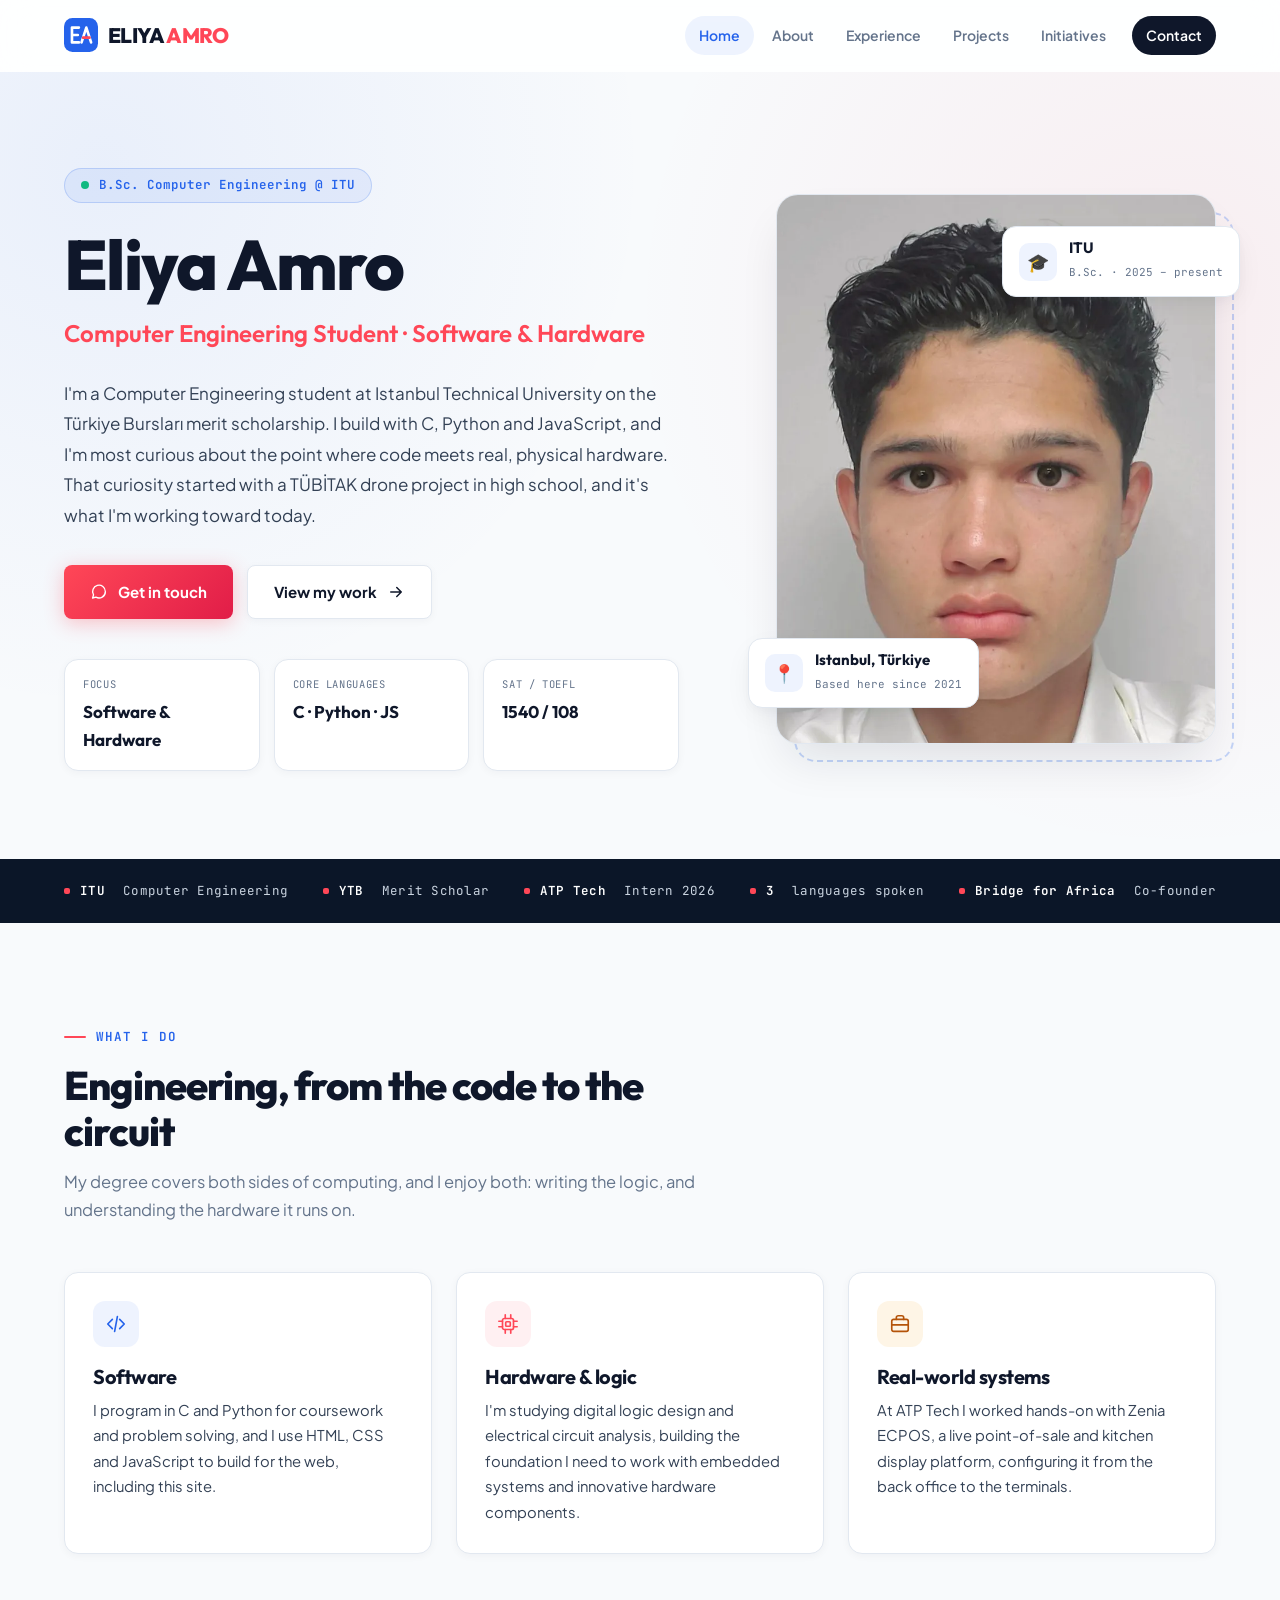
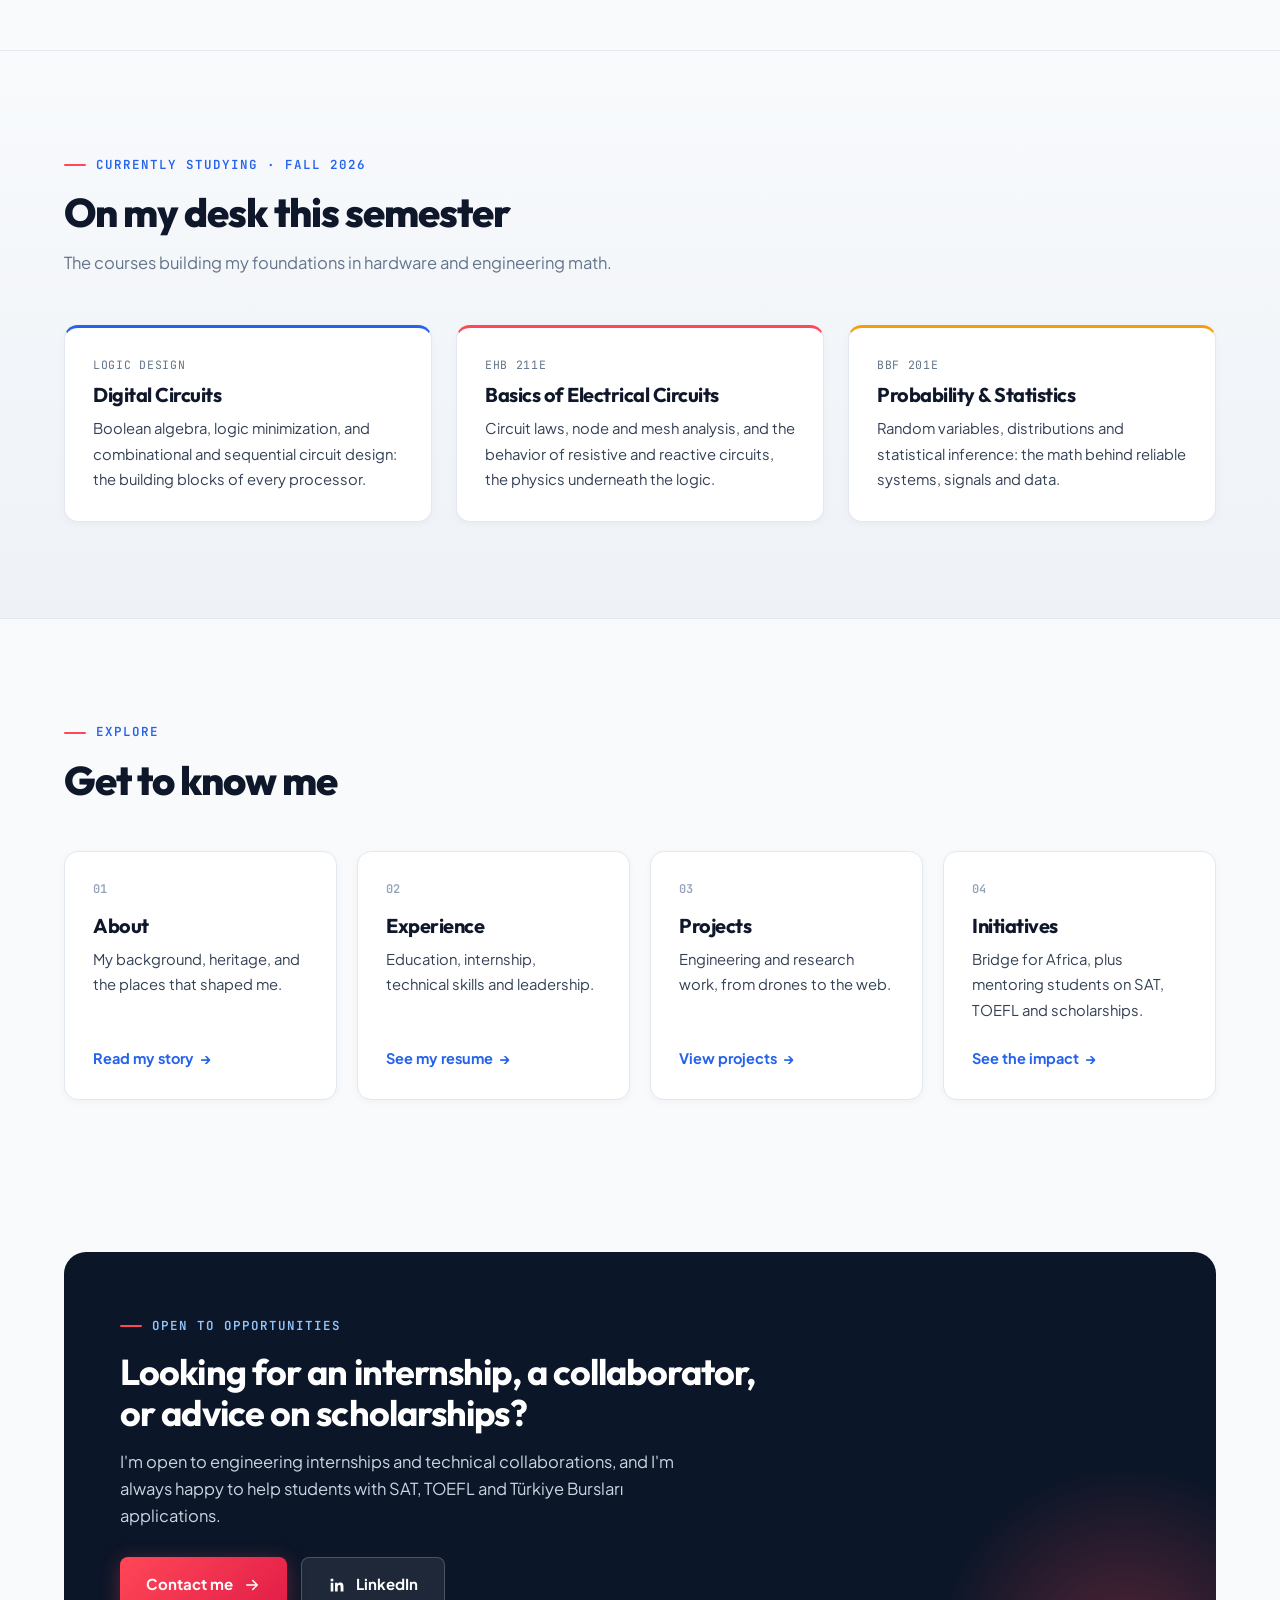
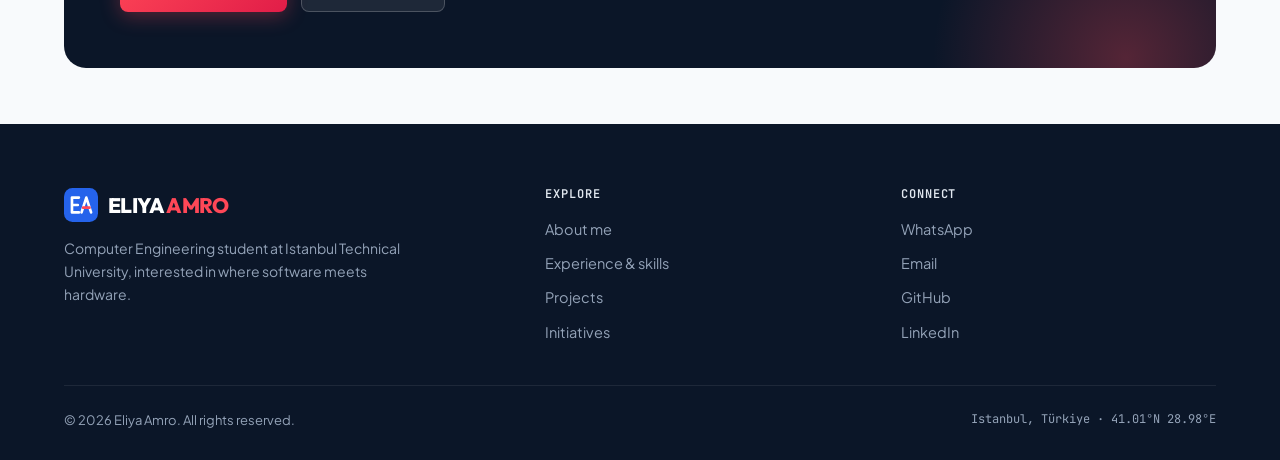
